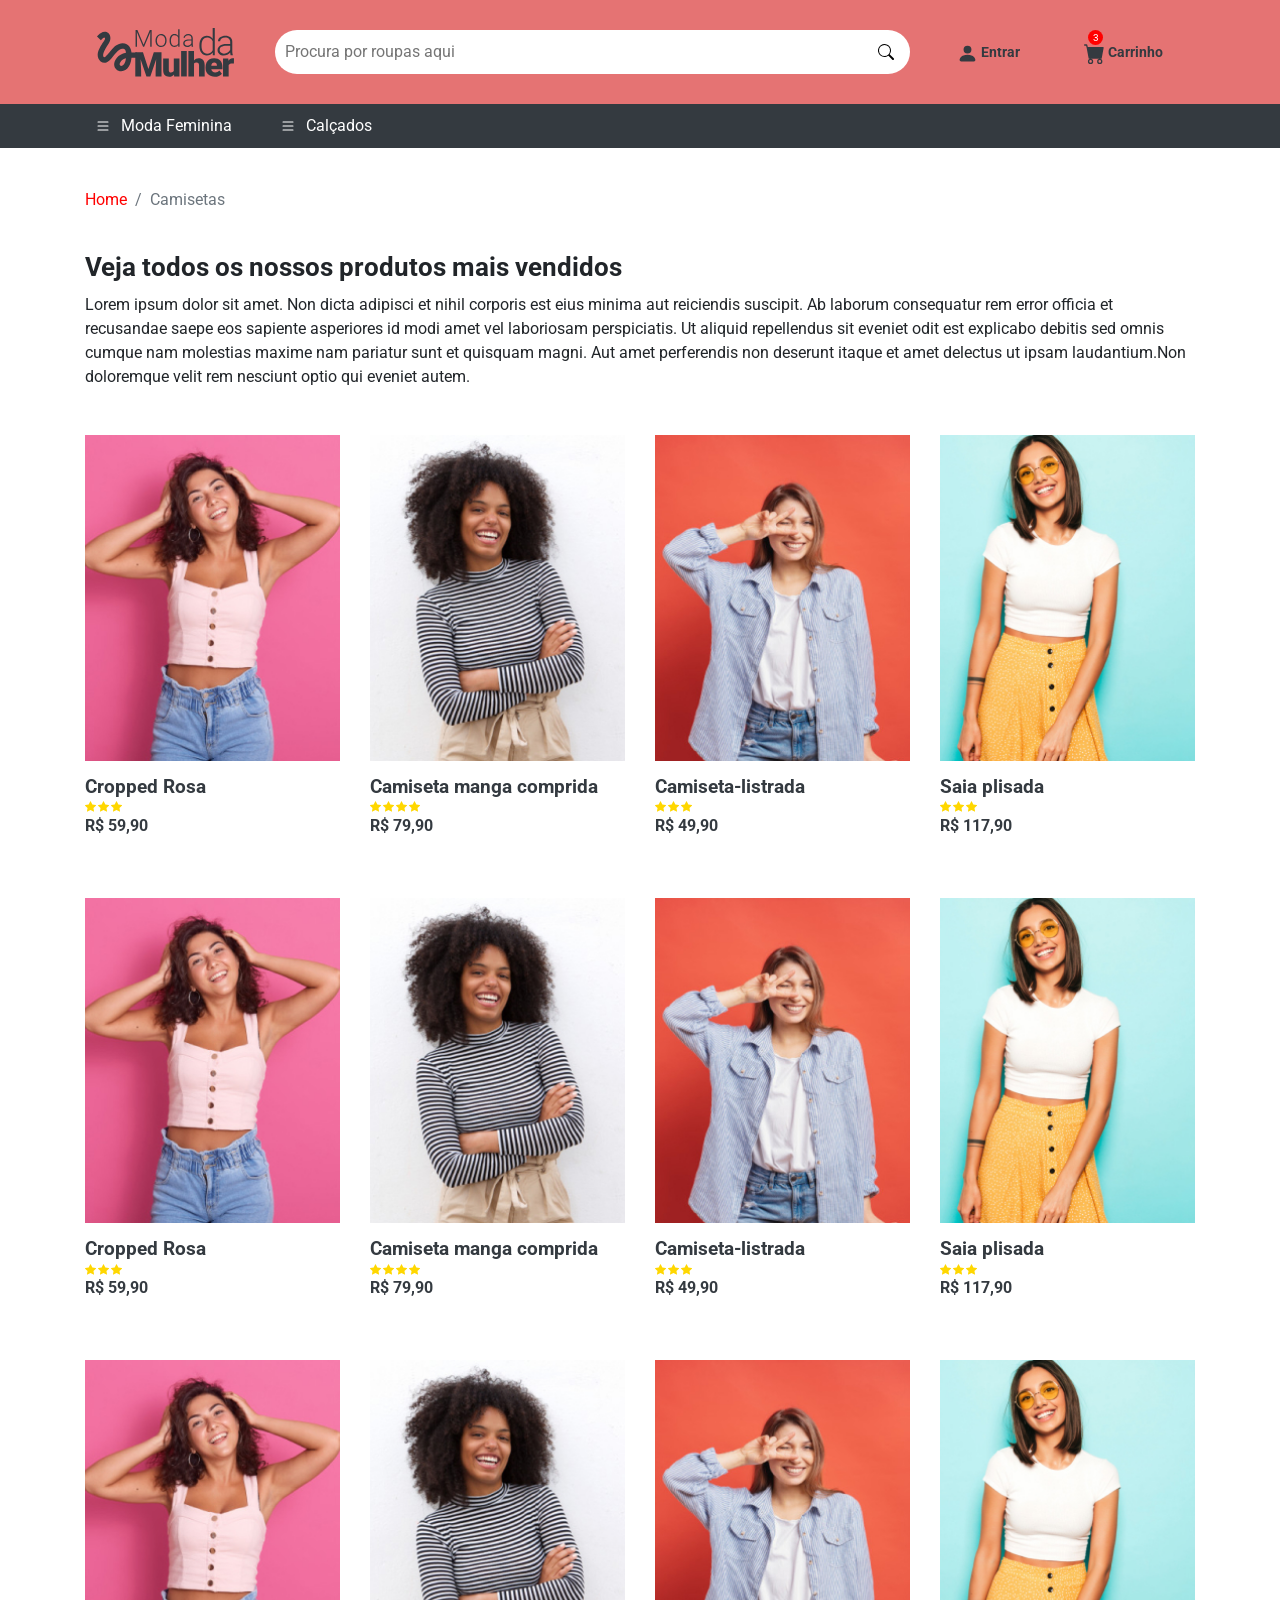
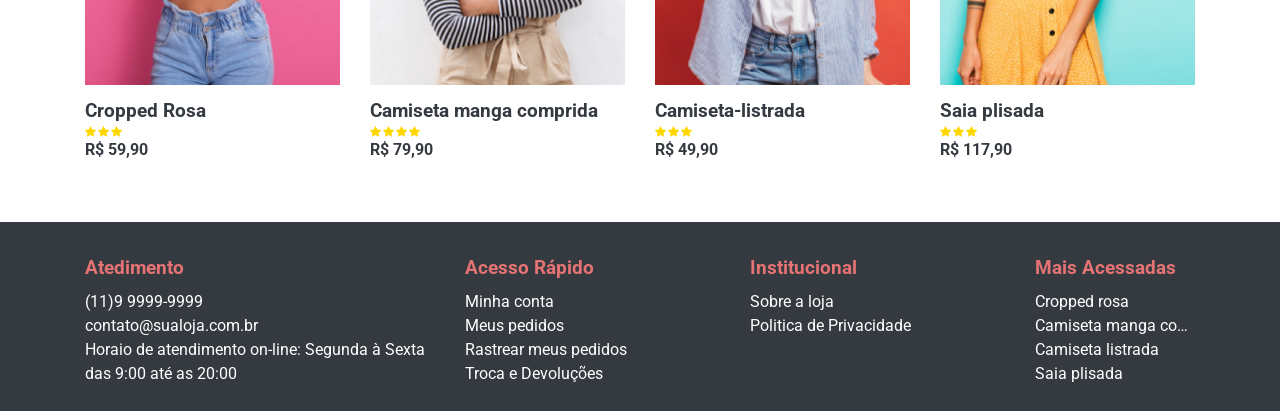
==== camisetas.html @ 8adf2f3f "A finalização do site de vendas" ====
<!DOCTYPE html>
<html lang="pt-br">
<head>
  <meta charset="UTF-8">
  <meta name="viewport" content="width=device-width, initial-scale=1.0">
  <title>Mundo da Mulher - Camisetas</title>

  <!-- Favicons -->
  <link rel="apple-touch-icon" sizes="57x57" href="./assets/images/favicons/apple-icon-57x57.png">
  <link rel="apple-touch-icon" sizes="60x60" href="./assets/images/favicons/apple-icon-60x60.png">
  <link rel="apple-touch-icon" sizes="72x72" href="./assets/images/favicons/apple-icon-72x72.png">
  <link rel="apple-touch-icon" sizes="76x76" href="./assets/images/favicons/apple-icon-76x76.png">
  <link rel="apple-touch-icon" sizes="114x114" href="./assets/images/favicons/apple-icon-114x114.png">
  <link rel="apple-touch-icon" sizes="120x120" href="./assets/images/favicons/apple-icon-120x120.png">
  <link rel="apple-touch-icon" sizes="144x144" href="./assets/images/favicons/apple-icon-144x144.png">
  <link rel="apple-touch-icon" sizes="152x152" href="./assets/images/favicons/apple-icon-152x152.png">
  <link rel="apple-touch-icon" sizes="180x180" href="./assets/images/favicons/apple-icon-180x180.png">
  <link rel="icon" type="image/png" sizes="192x192"  href="./assets/images/favicons/android-icon-192x192.png">
  <link rel="icon" type="image/png" sizes="32x32" href="./assets/images/favicons/favicon-32x32.png">
  <link rel="icon" type="image/png" sizes="96x96" href="./assets/images/favicons/favicon-96x96.png">
  <link rel="icon" type="image/png" sizes="16x16" href="./assets/images/favicons/favicon-16x16.png">
  <link rel="manifest" href="/manifest.json">
  <meta name="msapplication-TileColor" content="#E57373">
  <meta name="msapplication-TileImage" content="./assets/images/favicons/ms-icon-144x144.png">
  <meta name="theme-color" content="#E57373">
  <!-- Fim do Favicons -->

  <!-- Link para css -->
  <link rel="stylesheet" href="./assets/css/style.css">

</head>
<body>
  <!-- Header -->
  <header class="container-fluid">
    <!-- Container -->
    <section class="container">
      <!-- Row -->
      <article class="row d-flex align-items-center">
        <!-- Logo -->
        <a href="./" class="col-md-2 d-flex justify-content-center">
          <img src="./assets/images/logo.svg" class="img-fluid" alt="Logo da empresa - Mundo daa Mulher">
        </a>
        <!-- Fim do Logo -->

        <!-- Buscador -->
        <form action="#" class="col-md-7 d-flex align-items-center">
          <input type="text" name="name" placeholder="Procura por roupas aqui">

          <button class="d-flex align-items-center">
            <svg xmlns="http://www.w3.org/2000/svg" width="16" height="16" fill="currentColor" class="bi bi-search" viewBox="0 0 16 16">
              <path d="M11.742 10.344a6.5 6.5 0 1 0-1.397 1.398h-.001q.044.06.098.115l3.85 3.85a1 1 0 0 0 1.415-1.414l-3.85-3.85a1 1 0 0 0-.115-.1zM12 6.5a5.5 5.5 0 1 1-11 0 5.5 5.5 0 0 1 11 0"/>
            </svg>
          </button>
        </form>

        <!-- Administrativo do cliente -->
        <ul class="col-md-3 nav d-flex align-items-center justify-content-around">
          <li class="nav-item">
            <a href="#">
              <svg xmlns="http://www.w3.org/2000/svg" width="21" height="21" fill="currentColor" class="bi bi-person-fill" viewBox="0 0 16 16">
              <path d="M3 14s-1 0-1-1 1-4 6-4 6 3 6 4-1 1-1 1zm5-6a3 3 0 1 0 0-6 3 3 0 0 0 0 6"/>
              </svg>
              Entrar
            </a>
          </li>
          <li class="nav-item">
            <span class="notificao d-flex align-items-center justify-content-center">3</span>
            <a href="#">
              <svg xmlns="http://www.w3.org/2000/svg" width="21" height="21" fill="currentColor" class="bi bi-cart-fill" viewBox="0 0 16 16">
              <path d="M0 1.5A.5.5 0 0 1 .5 1H2a.5.5 0 0 1 .485.379L2.89 3H14.5a.5.5 0 0 1 .491.592l-1.5 8A.5.5 0 0 1 13 12H4a.5.5 0 0 1-.491-.408L2.01 3.607 1.61 2H.5a.5.5 0 0 1-.5-.5M5 12a2 2 0 1 0 0 4 2 2 0 0 0 0-4m7 0a2 2 0 1 0 0 4 2 2 0 0 0 0-4m-7 1a1 1 0 1 1 0 2 1 1 0 0 1 0-2m7 0a1 1 0 1 1 0 2 1 1 0 0 1 0-2"/>
              </svg>
              Carrinho
            </a>

          </li>
        </ul>        
        <!-- Fim do Administrativo do cliente -->
      </article>
    <!-- Fim do Row -->
    </section>
    <!-- Fim do Conteiner -->
  </header>
  <!-- Fim do Header -->

  <!-- Menu de navegação -->
  <nav class="container-fluid nav-produtos">
    <!-- Container -->
    <section class="container">
      <!-- Menu -->
      <ul class="nav">
        <li class="col-xl-2 col-md-12 nav-item d-flex align-items-center">
          <svg xmlns="http://www.w3.org/2000/svg" width="16" height="16" fill="currentColor" class="bi bi-list" viewBox="0 0 16 16">
            <path fill-rule="evenodd" d="M2.5 12a.5.5 0 0 1 .5-.5h10a.5.5 0 0 1 0 1H3a.5.5 0 0 1-.5-.5m0-4a.5.5 0 0 1 .5-.5h10a.5.5 0 0 1 0 1H3a.5.5 0 0 1-.5-.5m0-4a.5.5 0 0 1 .5-.5h10a.5.5 0 0 1 0 1H3a.5.5 0 0 1-.5-.5"/>
          </svg>
          Moda Feminina

          <!-- SubMenu -->
          <ul class=" nav flex-column">
            <li class="nav-item">
              <a href="#">Lançamentos</a>
            </li>

            <li class="nav-item">
              <a href="#">Plus Size</a>
            </li>

            <li class="nav-item">
              <a href="#">Moda Praia</a>
            </li>

            <li class="nav-item">
              <a href="#">Acessórios</a>
            </li>

            <li class="nav-item">
              <a href="#">Promoção</a>
            </li>
          </ul>
          <!-- Fim do SubMenu -->
        </li>
        
        <li class="col-xl-2 col-md-12 d-flex align-items-center">
          <svg xmlns="http://www.w3.org/2000/svg" width="16" height="16" fill="currentColor" class="bi bi-list" viewBox="0 0 16 16">
            <path fill-rule="evenodd" d="M2.5 12a.5.5 0 0 1 .5-.5h10a.5.5 0 0 1 0 1H3a.5.5 0 0 1-.5-.5m0-4a.5.5 0 0 1 .5-.5h10a.5.5 0 0 1 0 1H3a.5.5 0 0 1-.5-.5m0-4a.5.5 0 0 1 .5-.5h10a.5.5 0 0 1 0 1H3a.5.5 0 0 1-.5-.5"/>
          </svg>
          Calçados
        </li>

      </ul>
      <!-- Fim do Menu -->
    </section>
    <!-- Fim do Container -->

  </nav>
  <!-- Fim do Menu de navegação -->

  <main>
    <!-- Container Produtos -->
    <section class="container produtos">
      <!-- Trilhas de páginas-->
      <nav aria-label="breadcrumb">
        <ol class="breadcrumb">
          <li class="breadcrumb-item"><a href="./">Home</a></li>
          <li class="breadcrumb-item active" aria-current="page">Camisetas</li>
        </ol>
      </nav>
      <!-- Titulo -->
      <h1>Veja todos os nossos produtos mais vendidos</h1>
      <!-- Texto para fala do produto -->
      <p>
        Lorem ipsum dolor sit amet. Non dicta adipisci et nihil corporis est eius minima aut reiciendis suscipit. Ab laborum consequatur rem error officia et recusandae saepe eos sapiente asperiores id modi amet vel laboriosam perspiciatis. Ut aliquid repellendus sit eveniet odit est explicabo debitis sed omnis cumque nam molestias maxime nam pariatur sunt et quisquam magni. Aut amet perferendis non deserunt itaque et amet delectus ut ipsam laudantium.Non doloremque velit rem nesciunt optio qui eveniet autem.
      </p>

      <!-- Lista dos produtos -->
      <article class="row">
        <!-- Produto 1 -->
        <a href="#" class="container-produtos col-md-3">
          <img src="./assets/images/cropped-rosa.jpg" alt="Cropped Rosa">

          <article class="produtos-itens">
            <h2>Cropped Rosa</h2>

            <div class="produtos-star">
              <svg xmlns="http://www.w3.org/2000/svg" width="11" height="11" fill="currentColor" class="bi bi-star-fill" viewBox="0 0 16 16">
                <path d="M3.612 15.443c-.386.198-.824-.149-.746-.592l.83-4.73L.173 6.765c-.329-.314-.158-.888.283-.95l4.898-.696L7.538.792c.197-.39.73-.39.927 0l2.184 4.327 4.898.696c.441.062.612.636.282.95l-3.522 3.356.83 4.73c.078.443-.36.79-.746.592L8 13.187l-4.389 2.256z"/>
              </svg>

              <svg xmlns="http://www.w3.org/2000/svg" width="11" height="11" fill="currentColor" class="bi bi-star-fill" viewBox="0 0 16 16">
                <path d="M3.612 15.443c-.386.198-.824-.149-.746-.592l.83-4.73L.173 6.765c-.329-.314-.158-.888.283-.95l4.898-.696L7.538.792c.197-.39.73-.39.927 0l2.184 4.327 4.898.696c.441.062.612.636.282.95l-3.522 3.356.83 4.73c.078.443-.36.79-.746.592L8 13.187l-4.389 2.256z"/>
              </svg>

              <svg xmlns="http://www.w3.org/2000/svg" width="11" height="11" fill="currentColor" class="bi bi-star-fill" viewBox="0 0 16 16">
                <path d="M3.612 15.443c-.386.198-.824-.149-.746-.592l.83-4.73L.173 6.765c-.329-.314-.158-.888.283-.95l4.898-.696L7.538.792c.197-.39.73-.39.927 0l2.184 4.327 4.898.696c.441.062.612.636.282.95l-3.522 3.356.83 4.73c.078.443-.36.79-.746.592L8 13.187l-4.389 2.256z"/>
              </svg>
            </div>

            <strong class="produtos-preco">
              R$ 59,90
            </strong>
          </article>
        </a>
        <!-- Fim do Produto 1 -->

        <!-- Produto 2 -->
        <a href="./produto-camiseta-manga-comprida.html" class="container-produtos col-md-3">
          <img src="./assets/images/camiseta-manga-comprida.jpg" alt="Camiseta manga comprida">

          <article class="produtos-itens">
            <h2>Camiseta manga comprida</h2>

            <div class="produtos-star">
              <svg xmlns="http://www.w3.org/2000/svg" width="11" height="11" fill="currentColor" class="bi bi-star-fill" viewBox="0 0 16 16">
                <path d="M3.612 15.443c-.386.198-.824-.149-.746-.592l.83-4.73L.173 6.765c-.329-.314-.158-.888.283-.95l4.898-.696L7.538.792c.197-.39.73-.39.927 0l2.184 4.327 4.898.696c.441.062.612.636.282.95l-3.522 3.356.83 4.73c.078.443-.36.79-.746.592L8 13.187l-4.389 2.256z"/>
              </svg>

              <svg xmlns="http://www.w3.org/2000/svg" width="11" height="11" fill="currentColor" class="bi bi-star-fill" viewBox="0 0 16 16">
                <path d="M3.612 15.443c-.386.198-.824-.149-.746-.592l.83-4.73L.173 6.765c-.329-.314-.158-.888.283-.95l4.898-.696L7.538.792c.197-.39.73-.39.927 0l2.184 4.327 4.898.696c.441.062.612.636.282.95l-3.522 3.356.83 4.73c.078.443-.36.79-.746.592L8 13.187l-4.389 2.256z"/>
              </svg>

              <svg xmlns="http://www.w3.org/2000/svg" width="11" height="11" fill="currentColor" class="bi bi-star-fill" viewBox="0 0 16 16">
                <path d="M3.612 15.443c-.386.198-.824-.149-.746-.592l.83-4.73L.173 6.765c-.329-.314-.158-.888.283-.95l4.898-.696L7.538.792c.197-.39.73-.39.927 0l2.184 4.327 4.898.696c.441.062.612.636.282.95l-3.522 3.356.83 4.73c.078.443-.36.79-.746.592L8 13.187l-4.389 2.256z"/>
              </svg>

              <svg xmlns="http://www.w3.org/2000/svg" width="11" height="11" fill="currentColor" class="bi bi-star-fill" viewBox="0 0 16 16">
                <path d="M3.612 15.443c-.386.198-.824-.149-.746-.592l.83-4.73L.173 6.765c-.329-.314-.158-.888.283-.95l4.898-.696L7.538.792c.197-.39.73-.39.927 0l2.184 4.327 4.898.696c.441.062.612.636.282.95l-3.522 3.356.83 4.73c.078.443-.36.79-.746.592L8 13.187l-4.389 2.256z"/>
              </svg>
            </div>

            <strong class="produtos-preco">
              R$ 79,90
            </strong>
          </article>
        </a>
        <!-- Fim do Produto 2 -->

        <!-- Produto 3 -->
        <a href="#" class="container-produtos col-md-3">
          <img src="./assets/images/camiseta-listrada.jpg" alt="Camiseta-listrada">

          <article class="produtos-itens">
            <h2>Camiseta-listrada</h2>

            <div class="produtos-star">
              <svg xmlns="http://www.w3.org/2000/svg" width="11" height="11" fill="currentColor" class="bi bi-star-fill" viewBox="0 0 16 16">
                <path d="M3.612 15.443c-.386.198-.824-.149-.746-.592l.83-4.73L.173 6.765c-.329-.314-.158-.888.283-.95l4.898-.696L7.538.792c.197-.39.73-.39.927 0l2.184 4.327 4.898.696c.441.062.612.636.282.95l-3.522 3.356.83 4.73c.078.443-.36.79-.746.592L8 13.187l-4.389 2.256z"/>
              </svg>

              <svg xmlns="http://www.w3.org/2000/svg" width="11" height="11" fill="currentColor" class="bi bi-star-fill" viewBox="0 0 16 16">
                <path d="M3.612 15.443c-.386.198-.824-.149-.746-.592l.83-4.73L.173 6.765c-.329-.314-.158-.888.283-.95l4.898-.696L7.538.792c.197-.39.73-.39.927 0l2.184 4.327 4.898.696c.441.062.612.636.282.95l-3.522 3.356.83 4.73c.078.443-.36.79-.746.592L8 13.187l-4.389 2.256z"/>
              </svg>

              <svg xmlns="http://www.w3.org/2000/svg" width="11" height="11" fill="currentColor" class="bi bi-star-fill" viewBox="0 0 16 16">
                <path d="M3.612 15.443c-.386.198-.824-.149-.746-.592l.83-4.73L.173 6.765c-.329-.314-.158-.888.283-.95l4.898-.696L7.538.792c.197-.39.73-.39.927 0l2.184 4.327 4.898.696c.441.062.612.636.282.95l-3.522 3.356.83 4.73c.078.443-.36.79-.746.592L8 13.187l-4.389 2.256z"/>
              </svg>
            </div>

            <strong class="produtos-preco">
              R$ 49,90
            </strong>
          </article>
        </a>
        <!-- Fim do Produto 3 -->
        
        <!-- Produto 4 -->
        <a href="#" class="container-produtos col-md-3">
          <img src="./assets/images/saia-plisada.jpg" alt="saia-plisada">
    
          <article class="produtos-itens">
            <h2>Saia plisada</h2>
    
            <div class="produtos-star">
              <svg xmlns="http://www.w3.org/2000/svg" width="11" height="11" fill="currentColor" class="bi bi-star-fill" viewBox="0 0 16 16">
                <path d="M3.612 15.443c-.386.198-.824-.149-.746-.592l.83-4.73L.173 6.765c-.329-.314-.158-.888.283-.95l4.898-.696L7.538.792c.197-.39.73-.39.927 0l2.184 4.327 4.898.696c.441.062.612.636.282.95l-3.522 3.356.83 4.73c.078.443-.36.79-.746.592L8 13.187l-4.389 2.256z"/>
              </svg>
    
              <svg xmlns="http://www.w3.org/2000/svg" width="11" height="11" fill="currentColor" class="bi bi-star-fill" viewBox="0 0 16 16">
                <path d="M3.612 15.443c-.386.198-.824-.149-.746-.592l.83-4.73L.173 6.765c-.329-.314-.158-.888.283-.95l4.898-.696L7.538.792c.197-.39.73-.39.927 0l2.184 4.327 4.898.696c.441.062.612.636.282.95l-3.522 3.356.83 4.73c.078.443-.36.79-.746.592L8 13.187l-4.389 2.256z"/>
              </svg>
    
              <svg xmlns="http://www.w3.org/2000/svg" width="11" height="11" fill="currentColor" class="bi bi-star-fill" viewBox="0 0 16 16">
                <path d="M3.612 15.443c-.386.198-.824-.149-.746-.592l.83-4.73L.173 6.765c-.329-.314-.158-.888.283-.95l4.898-.696L7.538.792c.197-.39.73-.39.927 0l2.184 4.327 4.898.696c.441.062.612.636.282.95l-3.522 3.356.83 4.73c.078.443-.36.79-.746.592L8 13.187l-4.389 2.256z"/>
              </svg>
            </div>
    
            <strong class="produtos-preco">
              R$ 117,90
            </strong>
          </article>
        </a>
        <!-- Fim do Produto 4 -->
        
        <!-- Produto 1 -->
        <a href="#" class="container-produtos col-md-3">
                <img src="./assets/images/cropped-rosa.jpg" alt="Cropped Rosa">
        
                <article class="produtos-itens">
                  <h2>Cropped Rosa</h2>
        
                  <div class="produtos-star">
                    <svg xmlns="http://www.w3.org/2000/svg" width="11" height="11" fill="currentColor" class="bi bi-star-fill" viewBox="0 0 16 16">
                      <path d="M3.612 15.443c-.386.198-.824-.149-.746-.592l.83-4.73L.173 6.765c-.329-.314-.158-.888.283-.95l4.898-.696L7.538.792c.197-.39.73-.39.927 0l2.184 4.327 4.898.696c.441.062.612.636.282.95l-3.522 3.356.83 4.73c.078.443-.36.79-.746.592L8 13.187l-4.389 2.256z"/>
                    </svg>
        
                    <svg xmlns="http://www.w3.org/2000/svg" width="11" height="11" fill="currentColor" class="bi bi-star-fill" viewBox="0 0 16 16">
                      <path d="M3.612 15.443c-.386.198-.824-.149-.746-.592l.83-4.73L.173 6.765c-.329-.314-.158-.888.283-.95l4.898-.696L7.538.792c.197-.39.73-.39.927 0l2.184 4.327 4.898.696c.441.062.612.636.282.95l-3.522 3.356.83 4.73c.078.443-.36.79-.746.592L8 13.187l-4.389 2.256z"/>
                    </svg>
        
                    <svg xmlns="http://www.w3.org/2000/svg" width="11" height="11" fill="currentColor" class="bi bi-star-fill" viewBox="0 0 16 16">
                      <path d="M3.612 15.443c-.386.198-.824-.149-.746-.592l.83-4.73L.173 6.765c-.329-.314-.158-.888.283-.95l4.898-.696L7.538.792c.197-.39.73-.39.927 0l2.184 4.327 4.898.696c.441.062.612.636.282.95l-3.522 3.356.83 4.73c.078.443-.36.79-.746.592L8 13.187l-4.389 2.256z"/>
                    </svg>
                  </div>
        
                  <strong class="produtos-preco">
                    R$ 59,90
                  </strong>
                </article>
        </a>
        <!-- Fim do Produto 1 -->
        
        <!-- Produto 2 -->
        <a href="#" class="container-produtos col-md-3">
                <img src="./assets/images/camiseta-manga-comprida.jpg" alt="Camiseta manga comprida">
        
                <article class="produtos-itens">
                  <h2>Camiseta manga comprida</h2>
        
                  <div class="produtos-star">
                    <svg xmlns="http://www.w3.org/2000/svg" width="11" height="11" fill="currentColor" class="bi bi-star-fill" viewBox="0 0 16 16">
                      <path d="M3.612 15.443c-.386.198-.824-.149-.746-.592l.83-4.73L.173 6.765c-.329-.314-.158-.888.283-.95l4.898-.696L7.538.792c.197-.39.73-.39.927 0l2.184 4.327 4.898.696c.441.062.612.636.282.95l-3.522 3.356.83 4.73c.078.443-.36.79-.746.592L8 13.187l-4.389 2.256z"/>
                    </svg>
        
                    <svg xmlns="http://www.w3.org/2000/svg" width="11" height="11" fill="currentColor" class="bi bi-star-fill" viewBox="0 0 16 16">
                      <path d="M3.612 15.443c-.386.198-.824-.149-.746-.592l.83-4.73L.173 6.765c-.329-.314-.158-.888.283-.95l4.898-.696L7.538.792c.197-.39.73-.39.927 0l2.184 4.327 4.898.696c.441.062.612.636.282.95l-3.522 3.356.83 4.73c.078.443-.36.79-.746.592L8 13.187l-4.389 2.256z"/>
                    </svg>
        
                    <svg xmlns="http://www.w3.org/2000/svg" width="11" height="11" fill="currentColor" class="bi bi-star-fill" viewBox="0 0 16 16">
                      <path d="M3.612 15.443c-.386.198-.824-.149-.746-.592l.83-4.73L.173 6.765c-.329-.314-.158-.888.283-.95l4.898-.696L7.538.792c.197-.39.73-.39.927 0l2.184 4.327 4.898.696c.441.062.612.636.282.95l-3.522 3.356.83 4.73c.078.443-.36.79-.746.592L8 13.187l-4.389 2.256z"/>
                    </svg>
        
                    <svg xmlns="http://www.w3.org/2000/svg" width="11" height="11" fill="currentColor" class="bi bi-star-fill" viewBox="0 0 16 16">
                      <path d="M3.612 15.443c-.386.198-.824-.149-.746-.592l.83-4.73L.173 6.765c-.329-.314-.158-.888.283-.95l4.898-.696L7.538.792c.197-.39.73-.39.927 0l2.184 4.327 4.898.696c.441.062.612.636.282.95l-3.522 3.356.83 4.73c.078.443-.36.79-.746.592L8 13.187l-4.389 2.256z"/>
                    </svg>
                  </div>
        
                  <strong class="produtos-preco">
                    R$ 79,90
                  </strong>
                </article>
        </a>
        <!-- Fim do Produto 2 -->
        
        <!-- Produto 3 -->
        <a href="#" class="container-produtos col-md-3">
                <img src="./assets/images/camiseta-listrada.jpg" alt="Camiseta-listrada">
        
                <article class="produtos-itens">
                  <h2>Camiseta-listrada</h2>
        
                  <div class="produtos-star">
                    <svg xmlns="http://www.w3.org/2000/svg" width="11" height="11" fill="currentColor" class="bi bi-star-fill" viewBox="0 0 16 16">
                      <path d="M3.612 15.443c-.386.198-.824-.149-.746-.592l.83-4.73L.173 6.765c-.329-.314-.158-.888.283-.95l4.898-.696L7.538.792c.197-.39.73-.39.927 0l2.184 4.327 4.898.696c.441.062.612.636.282.95l-3.522 3.356.83 4.73c.078.443-.36.79-.746.592L8 13.187l-4.389 2.256z"/>
                    </svg>
        
                    <svg xmlns="http://www.w3.org/2000/svg" width="11" height="11" fill="currentColor" class="bi bi-star-fill" viewBox="0 0 16 16">
                      <path d="M3.612 15.443c-.386.198-.824-.149-.746-.592l.83-4.73L.173 6.765c-.329-.314-.158-.888.283-.95l4.898-.696L7.538.792c.197-.39.73-.39.927 0l2.184 4.327 4.898.696c.441.062.612.636.282.95l-3.522 3.356.83 4.73c.078.443-.36.79-.746.592L8 13.187l-4.389 2.256z"/>
                    </svg>
        
                    <svg xmlns="http://www.w3.org/2000/svg" width="11" height="11" fill="currentColor" class="bi bi-star-fill" viewBox="0 0 16 16">
                      <path d="M3.612 15.443c-.386.198-.824-.149-.746-.592l.83-4.73L.173 6.765c-.329-.314-.158-.888.283-.95l4.898-.696L7.538.792c.197-.39.73-.39.927 0l2.184 4.327 4.898.696c.441.062.612.636.282.95l-3.522 3.356.83 4.73c.078.443-.36.79-.746.592L8 13.187l-4.389 2.256z"/>
                    </svg>
                  </div>
        
                  <strong class="produtos-preco">
                    R$ 49,90
                  </strong>
                </article>
        </a>
              <!-- Fim do Produto 3 -->
              
        <!-- Produto 4 -->
        <a href="#" class="container-produtos col-md-3">
                <img src="./assets/images/saia-plisada.jpg" alt="saia-plisada">
          
                <article class="produtos-itens">
                  <h2>Saia plisada</h2>
          
                  <div class="produtos-star">
                    <svg xmlns="http://www.w3.org/2000/svg" width="11" height="11" fill="currentColor" class="bi bi-star-fill" viewBox="0 0 16 16">
                      <path d="M3.612 15.443c-.386.198-.824-.149-.746-.592l.83-4.73L.173 6.765c-.329-.314-.158-.888.283-.95l4.898-.696L7.538.792c.197-.39.73-.39.927 0l2.184 4.327 4.898.696c.441.062.612.636.282.95l-3.522 3.356.83 4.73c.078.443-.36.79-.746.592L8 13.187l-4.389 2.256z"/>
                    </svg>
          
                    <svg xmlns="http://www.w3.org/2000/svg" width="11" height="11" fill="currentColor" class="bi bi-star-fill" viewBox="0 0 16 16">
                      <path d="M3.612 15.443c-.386.198-.824-.149-.746-.592l.83-4.73L.173 6.765c-.329-.314-.158-.888.283-.95l4.898-.696L7.538.792c.197-.39.73-.39.927 0l2.184 4.327 4.898.696c.441.062.612.636.282.95l-3.522 3.356.83 4.73c.078.443-.36.79-.746.592L8 13.187l-4.389 2.256z"/>
                    </svg>
          
                    <svg xmlns="http://www.w3.org/2000/svg" width="11" height="11" fill="currentColor" class="bi bi-star-fill" viewBox="0 0 16 16">
                      <path d="M3.612 15.443c-.386.198-.824-.149-.746-.592l.83-4.73L.173 6.765c-.329-.314-.158-.888.283-.95l4.898-.696L7.538.792c.197-.39.73-.39.927 0l2.184 4.327 4.898.696c.441.062.612.636.282.95l-3.522 3.356.83 4.73c.078.443-.36.79-.746.592L8 13.187l-4.389 2.256z"/>
                    </svg>
                  </div>
          
                  <strong class="produtos-preco">
                    R$ 117,90
                  </strong>
                </article>
        </a>
        <!-- Fim do Produto 4 -->
              
        <!-- Produto 1 -->
        <a href="#" class="container-produtos col-md-3">
          <img src="./assets/images/cropped-rosa.jpg" alt="Cropped Rosa">

          <article class="produtos-itens">
            <h2>Cropped Rosa</h2>

            <div class="produtos-star">
              <svg xmlns="http://www.w3.org/2000/svg" width="11" height="11" fill="currentColor" class="bi bi-star-fill" viewBox="0 0 16 16">
                <path d="M3.612 15.443c-.386.198-.824-.149-.746-.592l.83-4.73L.173 6.765c-.329-.314-.158-.888.283-.95l4.898-.696L7.538.792c.197-.39.73-.39.927 0l2.184 4.327 4.898.696c.441.062.612.636.282.95l-3.522 3.356.83 4.73c.078.443-.36.79-.746.592L8 13.187l-4.389 2.256z"/>
              </svg>

              <svg xmlns="http://www.w3.org/2000/svg" width="11" height="11" fill="currentColor" class="bi bi-star-fill" viewBox="0 0 16 16">
                <path d="M3.612 15.443c-.386.198-.824-.149-.746-.592l.83-4.73L.173 6.765c-.329-.314-.158-.888.283-.95l4.898-.696L7.538.792c.197-.39.73-.39.927 0l2.184 4.327 4.898.696c.441.062.612.636.282.95l-3.522 3.356.83 4.73c.078.443-.36.79-.746.592L8 13.187l-4.389 2.256z"/>
              </svg>

              <svg xmlns="http://www.w3.org/2000/svg" width="11" height="11" fill="currentColor" class="bi bi-star-fill" viewBox="0 0 16 16">
                <path d="M3.612 15.443c-.386.198-.824-.149-.746-.592l.83-4.73L.173 6.765c-.329-.314-.158-.888.283-.95l4.898-.696L7.538.792c.197-.39.73-.39.927 0l2.184 4.327 4.898.696c.441.062.612.636.282.95l-3.522 3.356.83 4.73c.078.443-.36.79-.746.592L8 13.187l-4.389 2.256z"/>
              </svg>
            </div>

            <strong class="produtos-preco">
              R$ 59,90
            </strong>
          </article>
        </a>
        <!-- Fim do Produto 1 -->

        <!-- Produto 2 -->
        <a href="#" class="container-produtos col-md-3">
          <img src="./assets/images/camiseta-manga-comprida.jpg" alt="Camiseta manga comprida">

          <article class="produtos-itens">
            <h2>Camiseta manga comprida</h2>

            <div class="produtos-star">
              <svg xmlns="http://www.w3.org/2000/svg" width="11" height="11" fill="currentColor" class="bi bi-star-fill" viewBox="0 0 16 16">
                <path d="M3.612 15.443c-.386.198-.824-.149-.746-.592l.83-4.73L.173 6.765c-.329-.314-.158-.888.283-.95l4.898-.696L7.538.792c.197-.39.73-.39.927 0l2.184 4.327 4.898.696c.441.062.612.636.282.95l-3.522 3.356.83 4.73c.078.443-.36.79-.746.592L8 13.187l-4.389 2.256z"/>
              </svg>

              <svg xmlns="http://www.w3.org/2000/svg" width="11" height="11" fill="currentColor" class="bi bi-star-fill" viewBox="0 0 16 16">
                <path d="M3.612 15.443c-.386.198-.824-.149-.746-.592l.83-4.73L.173 6.765c-.329-.314-.158-.888.283-.95l4.898-.696L7.538.792c.197-.39.73-.39.927 0l2.184 4.327 4.898.696c.441.062.612.636.282.95l-3.522 3.356.83 4.73c.078.443-.36.79-.746.592L8 13.187l-4.389 2.256z"/>
              </svg>

              <svg xmlns="http://www.w3.org/2000/svg" width="11" height="11" fill="currentColor" class="bi bi-star-fill" viewBox="0 0 16 16">
                <path d="M3.612 15.443c-.386.198-.824-.149-.746-.592l.83-4.73L.173 6.765c-.329-.314-.158-.888.283-.95l4.898-.696L7.538.792c.197-.39.73-.39.927 0l2.184 4.327 4.898.696c.441.062.612.636.282.95l-3.522 3.356.83 4.73c.078.443-.36.79-.746.592L8 13.187l-4.389 2.256z"/>
              </svg>

              <svg xmlns="http://www.w3.org/2000/svg" width="11" height="11" fill="currentColor" class="bi bi-star-fill" viewBox="0 0 16 16">
                <path d="M3.612 15.443c-.386.198-.824-.149-.746-.592l.83-4.73L.173 6.765c-.329-.314-.158-.888.283-.95l4.898-.696L7.538.792c.197-.39.73-.39.927 0l2.184 4.327 4.898.696c.441.062.612.636.282.95l-3.522 3.356.83 4.73c.078.443-.36.79-.746.592L8 13.187l-4.389 2.256z"/>
              </svg>
            </div>

            <strong class="produtos-preco">
              R$ 79,90
            </strong>
          </article>
        </a>
        <!-- Fim do Produto 2 -->

        <!-- Produto 3 -->
        <a href="#" class="container-produtos col-md-3">
          <img src="./assets/images/camiseta-listrada.jpg" alt="Camiseta-listrada">

          <article class="produtos-itens">
            <h2>Camiseta-listrada</h2>

            <div class="produtos-star">
              <svg xmlns="http://www.w3.org/2000/svg" width="11" height="11" fill="currentColor" class="bi bi-star-fill" viewBox="0 0 16 16">
                <path d="M3.612 15.443c-.386.198-.824-.149-.746-.592l.83-4.73L.173 6.765c-.329-.314-.158-.888.283-.95l4.898-.696L7.538.792c.197-.39.73-.39.927 0l2.184 4.327 4.898.696c.441.062.612.636.282.95l-3.522 3.356.83 4.73c.078.443-.36.79-.746.592L8 13.187l-4.389 2.256z"/>
              </svg>

              <svg xmlns="http://www.w3.org/2000/svg" width="11" height="11" fill="currentColor" class="bi bi-star-fill" viewBox="0 0 16 16">
                <path d="M3.612 15.443c-.386.198-.824-.149-.746-.592l.83-4.73L.173 6.765c-.329-.314-.158-.888.283-.95l4.898-.696L7.538.792c.197-.39.73-.39.927 0l2.184 4.327 4.898.696c.441.062.612.636.282.95l-3.522 3.356.83 4.73c.078.443-.36.79-.746.592L8 13.187l-4.389 2.256z"/>
              </svg>

              <svg xmlns="http://www.w3.org/2000/svg" width="11" height="11" fill="currentColor" class="bi bi-star-fill" viewBox="0 0 16 16">
                <path d="M3.612 15.443c-.386.198-.824-.149-.746-.592l.83-4.73L.173 6.765c-.329-.314-.158-.888.283-.95l4.898-.696L7.538.792c.197-.39.73-.39.927 0l2.184 4.327 4.898.696c.441.062.612.636.282.95l-3.522 3.356.83 4.73c.078.443-.36.79-.746.592L8 13.187l-4.389 2.256z"/>
              </svg>
            </div>

            <strong class="produtos-preco">
              R$ 49,90
            </strong>
          </article>
        </a>
        <!-- Fim do Produto 3 -->
        
        <!-- Produto 4 -->
        <a href="#" class="container-produtos col-md-3">
          <img src="./assets/images/saia-plisada.jpg" alt="saia-plisada">
    
          <article class="produtos-itens">
            <h2>Saia plisada</h2>
    
            <div class="produtos-star">
              <svg xmlns="http://www.w3.org/2000/svg" width="11" height="11" fill="currentColor" class="bi bi-star-fill" viewBox="0 0 16 16">
                <path d="M3.612 15.443c-.386.198-.824-.149-.746-.592l.83-4.73L.173 6.765c-.329-.314-.158-.888.283-.95l4.898-.696L7.538.792c.197-.39.73-.39.927 0l2.184 4.327 4.898.696c.441.062.612.636.282.95l-3.522 3.356.83 4.73c.078.443-.36.79-.746.592L8 13.187l-4.389 2.256z"/>
              </svg>
    
              <svg xmlns="http://www.w3.org/2000/svg" width="11" height="11" fill="currentColor" class="bi bi-star-fill" viewBox="0 0 16 16">
                <path d="M3.612 15.443c-.386.198-.824-.149-.746-.592l.83-4.73L.173 6.765c-.329-.314-.158-.888.283-.95l4.898-.696L7.538.792c.197-.39.73-.39.927 0l2.184 4.327 4.898.696c.441.062.612.636.282.95l-3.522 3.356.83 4.73c.078.443-.36.79-.746.592L8 13.187l-4.389 2.256z"/>
              </svg>
    
              <svg xmlns="http://www.w3.org/2000/svg" width="11" height="11" fill="currentColor" class="bi bi-star-fill" viewBox="0 0 16 16">
                <path d="M3.612 15.443c-.386.198-.824-.149-.746-.592l.83-4.73L.173 6.765c-.329-.314-.158-.888.283-.95l4.898-.696L7.538.792c.197-.39.73-.39.927 0l2.184 4.327 4.898.696c.441.062.612.636.282.95l-3.522 3.356.83 4.73c.078.443-.36.79-.746.592L8 13.187l-4.389 2.256z"/>
              </svg>
            </div>
    
            <strong class="produtos-preco">
              R$ 117,90
            </strong>
          </article>
        </a>
        <!-- Fim do Produto 4 -->    
      </article>
      <!-- Fim das Lista dos produtos -->
    </section>
  <!-- Fim dos Container Produtos -->
  </main>

  <footer class="container-fluid">
    <section class="container">
      <!-- Menu-->
      <section class="row">
        <!-- Atedimentos -->
        <article class="col-md-4">
          <h4>Atedimento</h4>
          <!-- Links -->
          <ul class="nav flex-column">
            <li class="nav-item">
              <a href="tel:+5511999999999">(11)9 9999-9999</a>
            </li>

            <li class="nav-item">
              <a href="mailto:contato@sualoja.com.br">contato@sualoja.com.br</a>
            </li>

            <li>
              Horaio de atendimento on-line: Segunda à Sexta das 9:00 até as 20:00 
            </li>

          </ul>

        </article>
        <!-- Acesso Rápido-->
        <article class="col-md-3">
          <h4>Acesso Rápido</h4>
        <!-- Links -->
          <ul class="nav flex-column">
            <li class="nav-item">
              <a href="#">Minha conta</a>
            </li>

            <li class="nav-item">
              <a href="#">Meus pedidos</a>
            </li>     

            <li class="nav-item">
              <a href="#">Rastrear meus pedidos</a>
            </li>

            <li class="nav-item">
              <a href="#">Troca e Devoluções</a>
            </li>
          </ul>
        </article>
        <!-- Institucional-->
        <article class="col-md-3">
          <h4>Institucional</h4>
        <!-- Links -->
          <ul class="nav flex-column">
            <li class="nav-item">
              <a href="#">Sobre a loja</a>
            </li>

            <li class="nav-item">
              <a href="#">Politica de Privacidade</a>
            </li>     
          </ul>
        </article> 
        <!-- Mais Acessadas-->
        <article class="col-md-2">
          <h4>Mais Acessadas</h4>
        <!-- Links -->
          <ul class="nav flex-column">
            <li class="nav-item">
              <a href="#">Cropped rosa</a>
            </li>

            <li class="nav-item ellipsis">
              <a href="#">Camiseta manga comprida</a>
            </li>
            
            <li class="nav-item">
              <a href="#">Camiseta listrada</a>
            </li> 

            <li class="nav-item">
              <a href="#">Saia plisada</a>
            </li> 
          </ul>
        </article>
      </section>
    </section>  
      <!-- Fim do Menu-->       
  </footer>

  <!-- Arquivos bootstrap -->
  <script src="./assets/js/jquery.slim.min.js"></script>
  <script src="./assets/js/popper.min.js"></script>
  <script src="./assets/js/bootstrap.min.js"></script>
</body>
</html>
---- assets/css/style.css ----
@charset "UTF-8";
@import url("https://fonts.googleapis.com/css2?family=Roboto:ital,wght@0,100..900;1,100..900&display=swap");
header {
  background: #E57373;
  padding: 25px;
}
header form input[type=text] {
  background: #fff;
  width: 100%;
  border-radius: 100px;
  border: none;
  padding: 10px;
}
header form button {
  background: none;
  border: none;
  position: absolute;
  right: 25px;
}
header ul li {
  position: relative;
}
header ul li span.notificao {
  color: #fff;
  background: #FF0000;
  position: absolute;
  top: -10px;
  left: 4px;
  font-size: 10px;
  width: 15px;
  height: 15px;
  border-radius: 100%;
}
header ul li a {
  font-size: 14px;
  font-weight: bold;
  color: #343A40;
}
header ul li a:hover {
  color: initial;
}

nav.nav-produtos {
  background: #343A40;
  color: #fff;
}
nav.nav-produtos a {
  color: #fff;
}
nav.nav-produtos ul.nav li {
  position: relative;
  padding: 10px;
}
nav.nav-produtos ul.nav li svg {
  font-size: 20px;
  margin-right: 10px;
}
nav.nav-produtos ul.nav li:hover {
  background: black;
}
nav.nav-produtos ul.nav li:hover ul.nav {
  display: block;
}
nav.nav-produtos ul.nav li ul.nav {
  z-index: 999;
  display: none;
  position: absolute;
  top: 44px;
  left: 0;
  background: #343A40;
  border-top: solid #E57373 10px;
  width: 100%;
}
nav.nav-produtos ul.nav li ul.nav li {
  padding: 10px 25px;
}

.banner-statico {
  margin-top: 20px;
}
.banner-statico .banner-statico-12x {
  background-color: #FF0F9A;
  background-image: url("../images/parcele-em-12x.jpg");
}
.banner-statico .banner-statico-todo-br {
  background-color: #B343C3;
  background-image: url("../images/entrega-para-todo-brasil.jpg");
}

.banner-statico-12x,
.banner-statico-todo-br {
  display: flex;
  flex-direction: row;
  background-size: cover;
  height: 105px;
  padding: 20px 60px;
  color: #fff;
}
.banner-statico-12x svg, .banner-statico-12x p,
.banner-statico-todo-br svg,
.banner-statico-todo-br p {
  margin: 0;
  padding: 0;
}
.banner-statico-12x p,
.banner-statico-todo-br p {
  font-weight: 100;
  font-size: 23px;
  line-height: 110%;
  margin-left: 20px;
}
.banner-statico-12x p strong,
.banner-statico-todo-br p strong {
  font-weight: bold;
}

.produtos {
  margin: 30px 0px;
}
.produtos .container-produtos {
  margin: 30px 0px;
}
.produtos .container-produtos .produtos-itens {
  color: #343A40;
}
.produtos .container-produtos .produtos-itens h2 {
  font-size: 19px;
  margin: 10px 0 0;
}
.produtos .container-produtos .produtos-itens .produtos-star {
  font-size: 10px;
}
.produtos .container-produtos .produtos-itens .produtos-star svg {
  fill: #FFD700;
}
.produtos .container-produtos .produtos-itens .produtos-preco {
  font-size: 16px;
}

.produtos-compra figure {
  margin: 0;
}
.produtos-compra .produtos-conteudo h1 {
  margin: 0;
  font-size: 32px;
}
.produtos-compra .produtos-conteudo p {
  font-size: 16px;
}
.produtos-compra .produtos-preco .produtos-stars svg {
  fill: #FFD700;
}
.produtos-compra .produtos-preco strong {
  font-size: 40px;
}
.produtos-compra .produtos-preco form {
  font-weight: 100;
}
.produtos-compra .produtos-preco form label {
  margin: 0;
}
.produtos-compra .produtos-preco .produtos-stars svg, .produtos-compra .produtos-preco strong span, .produtos-compra .produtos-preco form {
  font-size: 16px;
}

footer {
  background: #343A40;
  padding: 25px 0;
  color: #fff;
}
footer a {
  color: #fff;
}
footer a:hover {
  color: #fff;
}
footer h4 {
  color: #E57373;
  font-size: 19px;
}
footer ul li.ellipsis {
  width: 100%;
  overflow: hidden;
  text-overflow: ellipsis;
  white-space: nowrap;
}

@media (max-width: 375px) {
  .banner-statico .banner-statico-12x p,
  .banner-statico .banner-statico-todo-br p {
    font-size: 16px;
  }
}
.container-produtos {
  display: flex;
  flex-wrap: wrap;
  gap: 5px;
  justify-content: center;
  align-items: flex-start;
}
.container-produtos .produtos-itens {
  display: flex;
  flex-direction: column;
  align-items: flex-start;
  width: 100%;
}
.container-produtos img {
  display: block;
  max-width: 100%;
  height: auto;
  vertical-align: bottom;
}
@media (min-width: 1201px) {
  .container-produtos img {
    flex: 1 1 calc(25% - 5px);
  }
}
@media (min-width: 768px) and (max-width: 1200px) {
  .container-produtos img {
    flex: 1 1 calc(50% - 5px);
  }
}

@media (max-width: 767px) {
  main {
    flex: 1 1 100%;
  }
  header form {
    margin: 20px 0;
  }
  #banner-promocional {
    display: none;
  }
  .container-produtos img {
    width: 100%;
  }
}
/*!
 * Bootstrap v4.6.2 (https://getbootstrap.com/)
 * Copyright 2011-2022 The Bootstrap Authors
 * Copyright 2011-2022 Twitter, Inc.
 * Licensed under MIT (https://github.com/twbs/bootstrap/blob/main/LICENSE)
 */
:root {
  --blue:#007bff;
  --indigo:#6610f2;
  --purple:#6f42c1;
  --pink:#e83e8c;
  --red:#dc3545;
  --orange:#fd7e14;
  --yellow:#ffc107;
  --green:#28a745;
  --teal:#20c997;
  --cyan:#17a2b8;
  --white:#fff;
  --gray:#6c757d;
  --gray-dark:#343a40;
  --primary:#007bff;
  --secondary:#6c757d;
  --success:#28a745;
  --info:#17a2b8;
  --warning:#ffc107;
  --danger:#dc3545;
  --light:#f8f9fa;
  --dark:#343a40;
  --breakpoint-xs:0;
  --breakpoint-sm:576px;
  --breakpoint-md:768px;
  --breakpoint-lg:992px;
  --breakpoint-xl:1200px;
  --font-family-sans-serif:-apple-system,BlinkMacSystemFont,"Segoe UI",Roboto,"Helvetica Neue",Arial,"Noto Sans","Liberation Sans",sans-serif,"Apple Color Emoji","Segoe UI Emoji","Segoe UI Symbol","Noto Color Emoji";
  --font-family-monospace:SFMono-Regular,Menlo,Monaco,Consolas,"Liberation Mono","Courier New",monospace;
}

*, ::after, ::before {
  box-sizing: border-box;
}

html {
  font-family: sans-serif;
  line-height: 1.15;
  -webkit-text-size-adjust: 100%;
  -webkit-tap-highlight-color: transparent;
}

article, aside, figcaption, figure, footer, header, hgroup, main, nav, section {
  display: block;
}

body {
  margin: 0;
  font-family: -apple-system, BlinkMacSystemFont, "Segoe UI", Roboto, "Helvetica Neue", Arial, "Noto Sans", "Liberation Sans", sans-serif, "Apple Color Emoji", "Segoe UI Emoji", "Segoe UI Symbol", "Noto Color Emoji";
  font-size: 1rem;
  font-weight: 400;
  line-height: 1.5;
  color: #212529;
  text-align: left;
  background-color: #fff;
}

[tabindex="-1"]:focus:not(:focus-visible) {
  outline: 0 !important;
}

hr {
  box-sizing: content-box;
  height: 0;
  overflow: visible;
}

h1, h2, h3, h4, h5, h6 {
  margin-top: 0;
  margin-bottom: 0.5rem;
}

p {
  margin-top: 0;
  margin-bottom: 1rem;
}

abbr[data-original-title], abbr[title] {
  text-decoration: underline;
  -webkit-text-decoration: underline dotted;
  text-decoration: underline dotted;
  cursor: help;
  border-bottom: 0;
  -webkit-text-decoration-skip-ink: none;
  text-decoration-skip-ink: none;
}

address {
  margin-bottom: 1rem;
  font-style: normal;
  line-height: inherit;
}

dl, ol, ul {
  margin-top: 0;
  margin-bottom: 1rem;
}

ol ol, ol ul, ul ol, ul ul {
  margin-bottom: 0;
}

dt {
  font-weight: 700;
}

dd {
  margin-bottom: 0.5rem;
  margin-left: 0;
}

blockquote {
  margin: 0 0 1rem;
}

b, strong {
  font-weight: bolder;
}

small {
  font-size: 80%;
}

sub, sup {
  position: relative;
  font-size: 75%;
  line-height: 0;
  vertical-align: baseline;
}

sub {
  bottom: -0.25em;
}

sup {
  top: -0.5em;
}

a {
  color: #007bff;
  text-decoration: none;
  background-color: transparent;
}

a:hover {
  color: #0056b3;
  text-decoration: underline;
}

a:not([href]):not([class]) {
  color: inherit;
  text-decoration: none;
}

a:not([href]):not([class]):hover {
  color: inherit;
  text-decoration: none;
}

code, kbd, pre, samp {
  font-family: SFMono-Regular, Menlo, Monaco, Consolas, "Liberation Mono", "Courier New", monospace;
  font-size: 1em;
}

pre {
  margin-top: 0;
  margin-bottom: 1rem;
  overflow: auto;
  -ms-overflow-style: scrollbar;
}

figure {
  margin: 0 0 1rem;
}

img {
  vertical-align: middle;
  border-style: none;
}

svg {
  overflow: hidden;
  vertical-align: middle;
}

table {
  border-collapse: collapse;
}

caption {
  padding-top: 0.75rem;
  padding-bottom: 0.75rem;
  color: #6c757d;
  text-align: left;
  caption-side: bottom;
}

th {
  text-align: inherit;
  text-align: -webkit-match-parent;
}

label {
  display: inline-block;
  margin-bottom: 0.5rem;
}

button {
  border-radius: 0;
}

button:focus:not(:focus-visible) {
  outline: 0;
}

button, input, optgroup, select, textarea {
  margin: 0;
  font-family: inherit;
  font-size: inherit;
  line-height: inherit;
}

button, input {
  overflow: visible;
}

button, select {
  text-transform: none;
}

[role=button] {
  cursor: pointer;
}

select {
  word-wrap: normal;
}

[type=button], [type=reset], [type=submit], button {
  -webkit-appearance: button;
}

[type=button]:not(:disabled), [type=reset]:not(:disabled), [type=submit]:not(:disabled), button:not(:disabled) {
  cursor: pointer;
}

[type=button]::-moz-focus-inner, [type=reset]::-moz-focus-inner, [type=submit]::-moz-focus-inner, button::-moz-focus-inner {
  padding: 0;
  border-style: none;
}

input[type=checkbox], input[type=radio] {
  box-sizing: border-box;
  padding: 0;
}

textarea {
  overflow: auto;
  resize: vertical;
}

fieldset {
  min-width: 0;
  padding: 0;
  margin: 0;
  border: 0;
}

legend {
  display: block;
  width: 100%;
  max-width: 100%;
  padding: 0;
  margin-bottom: 0.5rem;
  font-size: 1.5rem;
  line-height: inherit;
  color: inherit;
  white-space: normal;
}

progress {
  vertical-align: baseline;
}

[type=number]::-webkit-inner-spin-button, [type=number]::-webkit-outer-spin-button {
  height: auto;
}

[type=search] {
  outline-offset: -2px;
  -webkit-appearance: none;
}

[type=search]::-webkit-search-decoration {
  -webkit-appearance: none;
}

::-webkit-file-upload-button {
  font: inherit;
  -webkit-appearance: button;
}

output {
  display: inline-block;
}

summary {
  display: list-item;
  cursor: pointer;
}

template {
  display: none;
}

[hidden] {
  display: none !important;
}

.h1, .h2, .h3, .h4, .h5, .h6, h1, h2, h3, h4, h5, h6 {
  margin-bottom: 0.5rem;
  font-weight: 500;
  line-height: 1.2;
}

.h1, h1 {
  font-size: 2.5rem;
}

.h2, h2 {
  font-size: 2rem;
}

.h3, h3 {
  font-size: 1.75rem;
}

.h4, h4 {
  font-size: 1.5rem;
}

.h5, h5 {
  font-size: 1.25rem;
}

.h6, h6 {
  font-size: 1rem;
}

.lead {
  font-size: 1.25rem;
  font-weight: 300;
}

.display-1 {
  font-size: 6rem;
  font-weight: 300;
  line-height: 1.2;
}

.display-2 {
  font-size: 5.5rem;
  font-weight: 300;
  line-height: 1.2;
}

.display-3 {
  font-size: 4.5rem;
  font-weight: 300;
  line-height: 1.2;
}

.display-4 {
  font-size: 3.5rem;
  font-weight: 300;
  line-height: 1.2;
}

hr {
  margin-top: 1rem;
  margin-bottom: 1rem;
  border: 0;
  border-top: 1px solid rgba(0, 0, 0, 0.1);
}

.small, small {
  font-size: 0.875em;
  font-weight: 400;
}

.mark, mark {
  padding: 0.2em;
  background-color: #fcf8e3;
}

.list-unstyled {
  padding-left: 0;
  list-style: none;
}

.list-inline {
  padding-left: 0;
  list-style: none;
}

.list-inline-item {
  display: inline-block;
}

.list-inline-item:not(:last-child) {
  margin-right: 0.5rem;
}

.initialism {
  font-size: 90%;
  text-transform: uppercase;
}

.blockquote {
  margin-bottom: 1rem;
  font-size: 1.25rem;
}

.blockquote-footer {
  display: block;
  font-size: 0.875em;
  color: #6c757d;
}

.blockquote-footer::before {
  content: "— ";
}

.img-fluid {
  max-width: 100%;
  height: auto;
}

.img-thumbnail {
  padding: 0.25rem;
  background-color: #fff;
  border: 1px solid #dee2e6;
  border-radius: 0.25rem;
  max-width: 100%;
  height: auto;
}

.figure {
  display: inline-block;
}

.figure-img {
  margin-bottom: 0.5rem;
  line-height: 1;
}

.figure-caption {
  font-size: 90%;
  color: #6c757d;
}

code {
  font-size: 87.5%;
  color: #e83e8c;
  word-wrap: break-word;
}

a > code {
  color: inherit;
}

kbd {
  padding: 0.2rem 0.4rem;
  font-size: 87.5%;
  color: #fff;
  background-color: #212529;
  border-radius: 0.2rem;
}

kbd kbd {
  padding: 0;
  font-size: 100%;
  font-weight: 700;
}

pre {
  display: block;
  font-size: 87.5%;
  color: #212529;
}

pre code {
  font-size: inherit;
  color: inherit;
  word-break: normal;
}

.pre-scrollable {
  max-height: 340px;
  overflow-y: scroll;
}

.container, .container-fluid, .container-lg, .container-md, .container-sm, .container-xl {
  width: 100%;
  padding-right: 15px;
  padding-left: 15px;
  margin-right: auto;
  margin-left: auto;
}

@media (min-width: 576px) {
  .container, .container-sm {
    max-width: 540px;
  }
}
@media (min-width: 768px) {
  .container, .container-md, .container-sm {
    max-width: 720px;
  }
}
@media (min-width: 992px) {
  .container, .container-lg, .container-md, .container-sm {
    max-width: 960px;
  }
}
@media (min-width: 1200px) {
  .container, .container-lg, .container-md, .container-sm, .container-xl {
    max-width: 1140px;
  }
}
.row {
  display: -ms-flexbox;
  display: flex;
  -ms-flex-wrap: wrap;
  flex-wrap: wrap;
  margin-right: -15px;
  margin-left: -15px;
}

.no-gutters {
  margin-right: 0;
  margin-left: 0;
}

.no-gutters > .col, .no-gutters > [class*=col-] {
  padding-right: 0;
  padding-left: 0;
}

.col, .col-1, .col-10, .col-11, .col-12, .col-2, .col-3, .col-4, .col-5, .col-6, .col-7, .col-8, .col-9, .col-auto, .col-lg, .col-lg-1, .col-lg-10, .col-lg-11, .col-lg-12, .col-lg-2, .col-lg-3, .col-lg-4, .col-lg-5, .col-lg-6, .col-lg-7, .col-lg-8, .col-lg-9, .col-lg-auto, .col-md, .col-md-1, .col-md-10, .col-md-11, .col-md-12, .col-md-2, .col-md-3, .col-md-4, .col-md-5, .col-md-6, .col-md-7, .col-md-8, .col-md-9, .col-md-auto, .col-sm, .col-sm-1, .col-sm-10, .col-sm-11, .col-sm-12, .col-sm-2, .col-sm-3, .col-sm-4, .col-sm-5, .col-sm-6, .col-sm-7, .col-sm-8, .col-sm-9, .col-sm-auto, .col-xl, .col-xl-1, .col-xl-10, .col-xl-11, .col-xl-12, .col-xl-2, .col-xl-3, .col-xl-4, .col-xl-5, .col-xl-6, .col-xl-7, .col-xl-8, .col-xl-9, .col-xl-auto {
  position: relative;
  width: 100%;
  padding-right: 15px;
  padding-left: 15px;
}

.col {
  -ms-flex-preferred-size: 0;
  flex-basis: 0;
  -ms-flex-positive: 1;
  flex-grow: 1;
  max-width: 100%;
}

.row-cols-1 > * {
  -ms-flex: 0 0 100%;
  flex: 0 0 100%;
  max-width: 100%;
}

.row-cols-2 > * {
  -ms-flex: 0 0 50%;
  flex: 0 0 50%;
  max-width: 50%;
}

.row-cols-3 > * {
  -ms-flex: 0 0 33.333333%;
  flex: 0 0 33.333333%;
  max-width: 33.333333%;
}

.row-cols-4 > * {
  -ms-flex: 0 0 25%;
  flex: 0 0 25%;
  max-width: 25%;
}

.row-cols-5 > * {
  -ms-flex: 0 0 20%;
  flex: 0 0 20%;
  max-width: 20%;
}

.row-cols-6 > * {
  -ms-flex: 0 0 16.666667%;
  flex: 0 0 16.666667%;
  max-width: 16.666667%;
}

.col-auto {
  -ms-flex: 0 0 auto;
  flex: 0 0 auto;
  width: auto;
  max-width: 100%;
}

.col-1 {
  -ms-flex: 0 0 8.333333%;
  flex: 0 0 8.333333%;
  max-width: 8.333333%;
}

.col-2 {
  -ms-flex: 0 0 16.666667%;
  flex: 0 0 16.666667%;
  max-width: 16.666667%;
}

.col-3 {
  -ms-flex: 0 0 25%;
  flex: 0 0 25%;
  max-width: 25%;
}

.col-4 {
  -ms-flex: 0 0 33.333333%;
  flex: 0 0 33.333333%;
  max-width: 33.333333%;
}

.col-5 {
  -ms-flex: 0 0 41.666667%;
  flex: 0 0 41.666667%;
  max-width: 41.666667%;
}

.col-6 {
  -ms-flex: 0 0 50%;
  flex: 0 0 50%;
  max-width: 50%;
}

.col-7 {
  -ms-flex: 0 0 58.333333%;
  flex: 0 0 58.333333%;
  max-width: 58.333333%;
}

.col-8 {
  -ms-flex: 0 0 66.666667%;
  flex: 0 0 66.666667%;
  max-width: 66.666667%;
}

.col-9 {
  -ms-flex: 0 0 75%;
  flex: 0 0 75%;
  max-width: 75%;
}

.col-10 {
  -ms-flex: 0 0 83.333333%;
  flex: 0 0 83.333333%;
  max-width: 83.333333%;
}

.col-11 {
  -ms-flex: 0 0 91.666667%;
  flex: 0 0 91.666667%;
  max-width: 91.666667%;
}

.col-12 {
  -ms-flex: 0 0 100%;
  flex: 0 0 100%;
  max-width: 100%;
}

.order-first {
  -ms-flex-order: -1;
  order: -1;
}

.order-last {
  -ms-flex-order: 13;
  order: 13;
}

.order-0 {
  -ms-flex-order: 0;
  order: 0;
}

.order-1 {
  -ms-flex-order: 1;
  order: 1;
}

.order-2 {
  -ms-flex-order: 2;
  order: 2;
}

.order-3 {
  -ms-flex-order: 3;
  order: 3;
}

.order-4 {
  -ms-flex-order: 4;
  order: 4;
}

.order-5 {
  -ms-flex-order: 5;
  order: 5;
}

.order-6 {
  -ms-flex-order: 6;
  order: 6;
}

.order-7 {
  -ms-flex-order: 7;
  order: 7;
}

.order-8 {
  -ms-flex-order: 8;
  order: 8;
}

.order-9 {
  -ms-flex-order: 9;
  order: 9;
}

.order-10 {
  -ms-flex-order: 10;
  order: 10;
}

.order-11 {
  -ms-flex-order: 11;
  order: 11;
}

.order-12 {
  -ms-flex-order: 12;
  order: 12;
}

.offset-1 {
  margin-left: 8.333333%;
}

.offset-2 {
  margin-left: 16.666667%;
}

.offset-3 {
  margin-left: 25%;
}

.offset-4 {
  margin-left: 33.333333%;
}

.offset-5 {
  margin-left: 41.666667%;
}

.offset-6 {
  margin-left: 50%;
}

.offset-7 {
  margin-left: 58.333333%;
}

.offset-8 {
  margin-left: 66.666667%;
}

.offset-9 {
  margin-left: 75%;
}

.offset-10 {
  margin-left: 83.333333%;
}

.offset-11 {
  margin-left: 91.666667%;
}

@media (min-width: 576px) {
  .col-sm {
    -ms-flex-preferred-size: 0;
    flex-basis: 0;
    -ms-flex-positive: 1;
    flex-grow: 1;
    max-width: 100%;
  }
  .row-cols-sm-1 > * {
    -ms-flex: 0 0 100%;
    flex: 0 0 100%;
    max-width: 100%;
  }
  .row-cols-sm-2 > * {
    -ms-flex: 0 0 50%;
    flex: 0 0 50%;
    max-width: 50%;
  }
  .row-cols-sm-3 > * {
    -ms-flex: 0 0 33.333333%;
    flex: 0 0 33.333333%;
    max-width: 33.333333%;
  }
  .row-cols-sm-4 > * {
    -ms-flex: 0 0 25%;
    flex: 0 0 25%;
    max-width: 25%;
  }
  .row-cols-sm-5 > * {
    -ms-flex: 0 0 20%;
    flex: 0 0 20%;
    max-width: 20%;
  }
  .row-cols-sm-6 > * {
    -ms-flex: 0 0 16.666667%;
    flex: 0 0 16.666667%;
    max-width: 16.666667%;
  }
  .col-sm-auto {
    -ms-flex: 0 0 auto;
    flex: 0 0 auto;
    width: auto;
    max-width: 100%;
  }
  .col-sm-1 {
    -ms-flex: 0 0 8.333333%;
    flex: 0 0 8.333333%;
    max-width: 8.333333%;
  }
  .col-sm-2 {
    -ms-flex: 0 0 16.666667%;
    flex: 0 0 16.666667%;
    max-width: 16.666667%;
  }
  .col-sm-3 {
    -ms-flex: 0 0 25%;
    flex: 0 0 25%;
    max-width: 25%;
  }
  .col-sm-4 {
    -ms-flex: 0 0 33.333333%;
    flex: 0 0 33.333333%;
    max-width: 33.333333%;
  }
  .col-sm-5 {
    -ms-flex: 0 0 41.666667%;
    flex: 0 0 41.666667%;
    max-width: 41.666667%;
  }
  .col-sm-6 {
    -ms-flex: 0 0 50%;
    flex: 0 0 50%;
    max-width: 50%;
  }
  .col-sm-7 {
    -ms-flex: 0 0 58.333333%;
    flex: 0 0 58.333333%;
    max-width: 58.333333%;
  }
  .col-sm-8 {
    -ms-flex: 0 0 66.666667%;
    flex: 0 0 66.666667%;
    max-width: 66.666667%;
  }
  .col-sm-9 {
    -ms-flex: 0 0 75%;
    flex: 0 0 75%;
    max-width: 75%;
  }
  .col-sm-10 {
    -ms-flex: 0 0 83.333333%;
    flex: 0 0 83.333333%;
    max-width: 83.333333%;
  }
  .col-sm-11 {
    -ms-flex: 0 0 91.666667%;
    flex: 0 0 91.666667%;
    max-width: 91.666667%;
  }
  .col-sm-12 {
    -ms-flex: 0 0 100%;
    flex: 0 0 100%;
    max-width: 100%;
  }
  .order-sm-first {
    -ms-flex-order: -1;
    order: -1;
  }
  .order-sm-last {
    -ms-flex-order: 13;
    order: 13;
  }
  .order-sm-0 {
    -ms-flex-order: 0;
    order: 0;
  }
  .order-sm-1 {
    -ms-flex-order: 1;
    order: 1;
  }
  .order-sm-2 {
    -ms-flex-order: 2;
    order: 2;
  }
  .order-sm-3 {
    -ms-flex-order: 3;
    order: 3;
  }
  .order-sm-4 {
    -ms-flex-order: 4;
    order: 4;
  }
  .order-sm-5 {
    -ms-flex-order: 5;
    order: 5;
  }
  .order-sm-6 {
    -ms-flex-order: 6;
    order: 6;
  }
  .order-sm-7 {
    -ms-flex-order: 7;
    order: 7;
  }
  .order-sm-8 {
    -ms-flex-order: 8;
    order: 8;
  }
  .order-sm-9 {
    -ms-flex-order: 9;
    order: 9;
  }
  .order-sm-10 {
    -ms-flex-order: 10;
    order: 10;
  }
  .order-sm-11 {
    -ms-flex-order: 11;
    order: 11;
  }
  .order-sm-12 {
    -ms-flex-order: 12;
    order: 12;
  }
  .offset-sm-0 {
    margin-left: 0;
  }
  .offset-sm-1 {
    margin-left: 8.333333%;
  }
  .offset-sm-2 {
    margin-left: 16.666667%;
  }
  .offset-sm-3 {
    margin-left: 25%;
  }
  .offset-sm-4 {
    margin-left: 33.333333%;
  }
  .offset-sm-5 {
    margin-left: 41.666667%;
  }
  .offset-sm-6 {
    margin-left: 50%;
  }
  .offset-sm-7 {
    margin-left: 58.333333%;
  }
  .offset-sm-8 {
    margin-left: 66.666667%;
  }
  .offset-sm-9 {
    margin-left: 75%;
  }
  .offset-sm-10 {
    margin-left: 83.333333%;
  }
  .offset-sm-11 {
    margin-left: 91.666667%;
  }
}
@media (min-width: 768px) {
  .col-md {
    -ms-flex-preferred-size: 0;
    flex-basis: 0;
    -ms-flex-positive: 1;
    flex-grow: 1;
    max-width: 100%;
  }
  .row-cols-md-1 > * {
    -ms-flex: 0 0 100%;
    flex: 0 0 100%;
    max-width: 100%;
  }
  .row-cols-md-2 > * {
    -ms-flex: 0 0 50%;
    flex: 0 0 50%;
    max-width: 50%;
  }
  .row-cols-md-3 > * {
    -ms-flex: 0 0 33.333333%;
    flex: 0 0 33.333333%;
    max-width: 33.333333%;
  }
  .row-cols-md-4 > * {
    -ms-flex: 0 0 25%;
    flex: 0 0 25%;
    max-width: 25%;
  }
  .row-cols-md-5 > * {
    -ms-flex: 0 0 20%;
    flex: 0 0 20%;
    max-width: 20%;
  }
  .row-cols-md-6 > * {
    -ms-flex: 0 0 16.666667%;
    flex: 0 0 16.666667%;
    max-width: 16.666667%;
  }
  .col-md-auto {
    -ms-flex: 0 0 auto;
    flex: 0 0 auto;
    width: auto;
    max-width: 100%;
  }
  .col-md-1 {
    -ms-flex: 0 0 8.333333%;
    flex: 0 0 8.333333%;
    max-width: 8.333333%;
  }
  .col-md-2 {
    -ms-flex: 0 0 16.666667%;
    flex: 0 0 16.666667%;
    max-width: 16.666667%;
  }
  .col-md-3 {
    -ms-flex: 0 0 25%;
    flex: 0 0 25%;
    max-width: 25%;
  }
  .col-md-4 {
    -ms-flex: 0 0 33.333333%;
    flex: 0 0 33.333333%;
    max-width: 33.333333%;
  }
  .col-md-5 {
    -ms-flex: 0 0 41.666667%;
    flex: 0 0 41.666667%;
    max-width: 41.666667%;
  }
  .col-md-6 {
    -ms-flex: 0 0 50%;
    flex: 0 0 50%;
    max-width: 50%;
  }
  .col-md-7 {
    -ms-flex: 0 0 58.333333%;
    flex: 0 0 58.333333%;
    max-width: 58.333333%;
  }
  .col-md-8 {
    -ms-flex: 0 0 66.666667%;
    flex: 0 0 66.666667%;
    max-width: 66.666667%;
  }
  .col-md-9 {
    -ms-flex: 0 0 75%;
    flex: 0 0 75%;
    max-width: 75%;
  }
  .col-md-10 {
    -ms-flex: 0 0 83.333333%;
    flex: 0 0 83.333333%;
    max-width: 83.333333%;
  }
  .col-md-11 {
    -ms-flex: 0 0 91.666667%;
    flex: 0 0 91.666667%;
    max-width: 91.666667%;
  }
  .col-md-12 {
    -ms-flex: 0 0 100%;
    flex: 0 0 100%;
    max-width: 100%;
  }
  .order-md-first {
    -ms-flex-order: -1;
    order: -1;
  }
  .order-md-last {
    -ms-flex-order: 13;
    order: 13;
  }
  .order-md-0 {
    -ms-flex-order: 0;
    order: 0;
  }
  .order-md-1 {
    -ms-flex-order: 1;
    order: 1;
  }
  .order-md-2 {
    -ms-flex-order: 2;
    order: 2;
  }
  .order-md-3 {
    -ms-flex-order: 3;
    order: 3;
  }
  .order-md-4 {
    -ms-flex-order: 4;
    order: 4;
  }
  .order-md-5 {
    -ms-flex-order: 5;
    order: 5;
  }
  .order-md-6 {
    -ms-flex-order: 6;
    order: 6;
  }
  .order-md-7 {
    -ms-flex-order: 7;
    order: 7;
  }
  .order-md-8 {
    -ms-flex-order: 8;
    order: 8;
  }
  .order-md-9 {
    -ms-flex-order: 9;
    order: 9;
  }
  .order-md-10 {
    -ms-flex-order: 10;
    order: 10;
  }
  .order-md-11 {
    -ms-flex-order: 11;
    order: 11;
  }
  .order-md-12 {
    -ms-flex-order: 12;
    order: 12;
  }
  .offset-md-0 {
    margin-left: 0;
  }
  .offset-md-1 {
    margin-left: 8.333333%;
  }
  .offset-md-2 {
    margin-left: 16.666667%;
  }
  .offset-md-3 {
    margin-left: 25%;
  }
  .offset-md-4 {
    margin-left: 33.333333%;
  }
  .offset-md-5 {
    margin-left: 41.666667%;
  }
  .offset-md-6 {
    margin-left: 50%;
  }
  .offset-md-7 {
    margin-left: 58.333333%;
  }
  .offset-md-8 {
    margin-left: 66.666667%;
  }
  .offset-md-9 {
    margin-left: 75%;
  }
  .offset-md-10 {
    margin-left: 83.333333%;
  }
  .offset-md-11 {
    margin-left: 91.666667%;
  }
}
@media (min-width: 992px) {
  .col-lg {
    -ms-flex-preferred-size: 0;
    flex-basis: 0;
    -ms-flex-positive: 1;
    flex-grow: 1;
    max-width: 100%;
  }
  .row-cols-lg-1 > * {
    -ms-flex: 0 0 100%;
    flex: 0 0 100%;
    max-width: 100%;
  }
  .row-cols-lg-2 > * {
    -ms-flex: 0 0 50%;
    flex: 0 0 50%;
    max-width: 50%;
  }
  .row-cols-lg-3 > * {
    -ms-flex: 0 0 33.333333%;
    flex: 0 0 33.333333%;
    max-width: 33.333333%;
  }
  .row-cols-lg-4 > * {
    -ms-flex: 0 0 25%;
    flex: 0 0 25%;
    max-width: 25%;
  }
  .row-cols-lg-5 > * {
    -ms-flex: 0 0 20%;
    flex: 0 0 20%;
    max-width: 20%;
  }
  .row-cols-lg-6 > * {
    -ms-flex: 0 0 16.666667%;
    flex: 0 0 16.666667%;
    max-width: 16.666667%;
  }
  .col-lg-auto {
    -ms-flex: 0 0 auto;
    flex: 0 0 auto;
    width: auto;
    max-width: 100%;
  }
  .col-lg-1 {
    -ms-flex: 0 0 8.333333%;
    flex: 0 0 8.333333%;
    max-width: 8.333333%;
  }
  .col-lg-2 {
    -ms-flex: 0 0 16.666667%;
    flex: 0 0 16.666667%;
    max-width: 16.666667%;
  }
  .col-lg-3 {
    -ms-flex: 0 0 25%;
    flex: 0 0 25%;
    max-width: 25%;
  }
  .col-lg-4 {
    -ms-flex: 0 0 33.333333%;
    flex: 0 0 33.333333%;
    max-width: 33.333333%;
  }
  .col-lg-5 {
    -ms-flex: 0 0 41.666667%;
    flex: 0 0 41.666667%;
    max-width: 41.666667%;
  }
  .col-lg-6 {
    -ms-flex: 0 0 50%;
    flex: 0 0 50%;
    max-width: 50%;
  }
  .col-lg-7 {
    -ms-flex: 0 0 58.333333%;
    flex: 0 0 58.333333%;
    max-width: 58.333333%;
  }
  .col-lg-8 {
    -ms-flex: 0 0 66.666667%;
    flex: 0 0 66.666667%;
    max-width: 66.666667%;
  }
  .col-lg-9 {
    -ms-flex: 0 0 75%;
    flex: 0 0 75%;
    max-width: 75%;
  }
  .col-lg-10 {
    -ms-flex: 0 0 83.333333%;
    flex: 0 0 83.333333%;
    max-width: 83.333333%;
  }
  .col-lg-11 {
    -ms-flex: 0 0 91.666667%;
    flex: 0 0 91.666667%;
    max-width: 91.666667%;
  }
  .col-lg-12 {
    -ms-flex: 0 0 100%;
    flex: 0 0 100%;
    max-width: 100%;
  }
  .order-lg-first {
    -ms-flex-order: -1;
    order: -1;
  }
  .order-lg-last {
    -ms-flex-order: 13;
    order: 13;
  }
  .order-lg-0 {
    -ms-flex-order: 0;
    order: 0;
  }
  .order-lg-1 {
    -ms-flex-order: 1;
    order: 1;
  }
  .order-lg-2 {
    -ms-flex-order: 2;
    order: 2;
  }
  .order-lg-3 {
    -ms-flex-order: 3;
    order: 3;
  }
  .order-lg-4 {
    -ms-flex-order: 4;
    order: 4;
  }
  .order-lg-5 {
    -ms-flex-order: 5;
    order: 5;
  }
  .order-lg-6 {
    -ms-flex-order: 6;
    order: 6;
  }
  .order-lg-7 {
    -ms-flex-order: 7;
    order: 7;
  }
  .order-lg-8 {
    -ms-flex-order: 8;
    order: 8;
  }
  .order-lg-9 {
    -ms-flex-order: 9;
    order: 9;
  }
  .order-lg-10 {
    -ms-flex-order: 10;
    order: 10;
  }
  .order-lg-11 {
    -ms-flex-order: 11;
    order: 11;
  }
  .order-lg-12 {
    -ms-flex-order: 12;
    order: 12;
  }
  .offset-lg-0 {
    margin-left: 0;
  }
  .offset-lg-1 {
    margin-left: 8.333333%;
  }
  .offset-lg-2 {
    margin-left: 16.666667%;
  }
  .offset-lg-3 {
    margin-left: 25%;
  }
  .offset-lg-4 {
    margin-left: 33.333333%;
  }
  .offset-lg-5 {
    margin-left: 41.666667%;
  }
  .offset-lg-6 {
    margin-left: 50%;
  }
  .offset-lg-7 {
    margin-left: 58.333333%;
  }
  .offset-lg-8 {
    margin-left: 66.666667%;
  }
  .offset-lg-9 {
    margin-left: 75%;
  }
  .offset-lg-10 {
    margin-left: 83.333333%;
  }
  .offset-lg-11 {
    margin-left: 91.666667%;
  }
}
@media (min-width: 1200px) {
  .col-xl {
    -ms-flex-preferred-size: 0;
    flex-basis: 0;
    -ms-flex-positive: 1;
    flex-grow: 1;
    max-width: 100%;
  }
  .row-cols-xl-1 > * {
    -ms-flex: 0 0 100%;
    flex: 0 0 100%;
    max-width: 100%;
  }
  .row-cols-xl-2 > * {
    -ms-flex: 0 0 50%;
    flex: 0 0 50%;
    max-width: 50%;
  }
  .row-cols-xl-3 > * {
    -ms-flex: 0 0 33.333333%;
    flex: 0 0 33.333333%;
    max-width: 33.333333%;
  }
  .row-cols-xl-4 > * {
    -ms-flex: 0 0 25%;
    flex: 0 0 25%;
    max-width: 25%;
  }
  .row-cols-xl-5 > * {
    -ms-flex: 0 0 20%;
    flex: 0 0 20%;
    max-width: 20%;
  }
  .row-cols-xl-6 > * {
    -ms-flex: 0 0 16.666667%;
    flex: 0 0 16.666667%;
    max-width: 16.666667%;
  }
  .col-xl-auto {
    -ms-flex: 0 0 auto;
    flex: 0 0 auto;
    width: auto;
    max-width: 100%;
  }
  .col-xl-1 {
    -ms-flex: 0 0 8.333333%;
    flex: 0 0 8.333333%;
    max-width: 8.333333%;
  }
  .col-xl-2 {
    -ms-flex: 0 0 16.666667%;
    flex: 0 0 16.666667%;
    max-width: 16.666667%;
  }
  .col-xl-3 {
    -ms-flex: 0 0 25%;
    flex: 0 0 25%;
    max-width: 25%;
  }
  .col-xl-4 {
    -ms-flex: 0 0 33.333333%;
    flex: 0 0 33.333333%;
    max-width: 33.333333%;
  }
  .col-xl-5 {
    -ms-flex: 0 0 41.666667%;
    flex: 0 0 41.666667%;
    max-width: 41.666667%;
  }
  .col-xl-6 {
    -ms-flex: 0 0 50%;
    flex: 0 0 50%;
    max-width: 50%;
  }
  .col-xl-7 {
    -ms-flex: 0 0 58.333333%;
    flex: 0 0 58.333333%;
    max-width: 58.333333%;
  }
  .col-xl-8 {
    -ms-flex: 0 0 66.666667%;
    flex: 0 0 66.666667%;
    max-width: 66.666667%;
  }
  .col-xl-9 {
    -ms-flex: 0 0 75%;
    flex: 0 0 75%;
    max-width: 75%;
  }
  .col-xl-10 {
    -ms-flex: 0 0 83.333333%;
    flex: 0 0 83.333333%;
    max-width: 83.333333%;
  }
  .col-xl-11 {
    -ms-flex: 0 0 91.666667%;
    flex: 0 0 91.666667%;
    max-width: 91.666667%;
  }
  .col-xl-12 {
    -ms-flex: 0 0 100%;
    flex: 0 0 100%;
    max-width: 100%;
  }
  .order-xl-first {
    -ms-flex-order: -1;
    order: -1;
  }
  .order-xl-last {
    -ms-flex-order: 13;
    order: 13;
  }
  .order-xl-0 {
    -ms-flex-order: 0;
    order: 0;
  }
  .order-xl-1 {
    -ms-flex-order: 1;
    order: 1;
  }
  .order-xl-2 {
    -ms-flex-order: 2;
    order: 2;
  }
  .order-xl-3 {
    -ms-flex-order: 3;
    order: 3;
  }
  .order-xl-4 {
    -ms-flex-order: 4;
    order: 4;
  }
  .order-xl-5 {
    -ms-flex-order: 5;
    order: 5;
  }
  .order-xl-6 {
    -ms-flex-order: 6;
    order: 6;
  }
  .order-xl-7 {
    -ms-flex-order: 7;
    order: 7;
  }
  .order-xl-8 {
    -ms-flex-order: 8;
    order: 8;
  }
  .order-xl-9 {
    -ms-flex-order: 9;
    order: 9;
  }
  .order-xl-10 {
    -ms-flex-order: 10;
    order: 10;
  }
  .order-xl-11 {
    -ms-flex-order: 11;
    order: 11;
  }
  .order-xl-12 {
    -ms-flex-order: 12;
    order: 12;
  }
  .offset-xl-0 {
    margin-left: 0;
  }
  .offset-xl-1 {
    margin-left: 8.333333%;
  }
  .offset-xl-2 {
    margin-left: 16.666667%;
  }
  .offset-xl-3 {
    margin-left: 25%;
  }
  .offset-xl-4 {
    margin-left: 33.333333%;
  }
  .offset-xl-5 {
    margin-left: 41.666667%;
  }
  .offset-xl-6 {
    margin-left: 50%;
  }
  .offset-xl-7 {
    margin-left: 58.333333%;
  }
  .offset-xl-8 {
    margin-left: 66.666667%;
  }
  .offset-xl-9 {
    margin-left: 75%;
  }
  .offset-xl-10 {
    margin-left: 83.333333%;
  }
  .offset-xl-11 {
    margin-left: 91.666667%;
  }
}
.table {
  width: 100%;
  margin-bottom: 1rem;
  color: #212529;
}

.table td, .table th {
  padding: 0.75rem;
  vertical-align: top;
  border-top: 1px solid #dee2e6;
}

.table thead th {
  vertical-align: bottom;
  border-bottom: 2px solid #dee2e6;
}

.table tbody + tbody {
  border-top: 2px solid #dee2e6;
}

.table-sm td, .table-sm th {
  padding: 0.3rem;
}

.table-bordered {
  border: 1px solid #dee2e6;
}

.table-bordered td, .table-bordered th {
  border: 1px solid #dee2e6;
}

.table-bordered thead td, .table-bordered thead th {
  border-bottom-width: 2px;
}

.table-borderless tbody + tbody, .table-borderless td, .table-borderless th, .table-borderless thead th {
  border: 0;
}

.table-striped tbody tr:nth-of-type(odd) {
  background-color: rgba(0, 0, 0, 0.05);
}

.table-hover tbody tr:hover {
  color: #212529;
  background-color: rgba(0, 0, 0, 0.075);
}

.table-primary, .table-primary > td, .table-primary > th {
  background-color: #b8daff;
}

.table-primary tbody + tbody, .table-primary td, .table-primary th, .table-primary thead th {
  border-color: #7abaff;
}

.table-hover .table-primary:hover {
  background-color: #9fcdff;
}

.table-hover .table-primary:hover > td, .table-hover .table-primary:hover > th {
  background-color: #9fcdff;
}

.table-secondary, .table-secondary > td, .table-secondary > th {
  background-color: #d6d8db;
}

.table-secondary tbody + tbody, .table-secondary td, .table-secondary th, .table-secondary thead th {
  border-color: #b3b7bb;
}

.table-hover .table-secondary:hover {
  background-color: #c8cbcf;
}

.table-hover .table-secondary:hover > td, .table-hover .table-secondary:hover > th {
  background-color: #c8cbcf;
}

.table-success, .table-success > td, .table-success > th {
  background-color: #c3e6cb;
}

.table-success tbody + tbody, .table-success td, .table-success th, .table-success thead th {
  border-color: #8fd19e;
}

.table-hover .table-success:hover {
  background-color: #b1dfbb;
}

.table-hover .table-success:hover > td, .table-hover .table-success:hover > th {
  background-color: #b1dfbb;
}

.table-info, .table-info > td, .table-info > th {
  background-color: #bee5eb;
}

.table-info tbody + tbody, .table-info td, .table-info th, .table-info thead th {
  border-color: #86cfda;
}

.table-hover .table-info:hover {
  background-color: #abdde5;
}

.table-hover .table-info:hover > td, .table-hover .table-info:hover > th {
  background-color: #abdde5;
}

.table-warning, .table-warning > td, .table-warning > th {
  background-color: #ffeeba;
}

.table-warning tbody + tbody, .table-warning td, .table-warning th, .table-warning thead th {
  border-color: #ffdf7e;
}

.table-hover .table-warning:hover {
  background-color: #ffe8a1;
}

.table-hover .table-warning:hover > td, .table-hover .table-warning:hover > th {
  background-color: #ffe8a1;
}

.table-danger, .table-danger > td, .table-danger > th {
  background-color: #f5c6cb;
}

.table-danger tbody + tbody, .table-danger td, .table-danger th, .table-danger thead th {
  border-color: #ed969e;
}

.table-hover .table-danger:hover {
  background-color: #f1b0b7;
}

.table-hover .table-danger:hover > td, .table-hover .table-danger:hover > th {
  background-color: #f1b0b7;
}

.table-light, .table-light > td, .table-light > th {
  background-color: #fdfdfe;
}

.table-light tbody + tbody, .table-light td, .table-light th, .table-light thead th {
  border-color: #fbfcfc;
}

.table-hover .table-light:hover {
  background-color: #ececf6;
}

.table-hover .table-light:hover > td, .table-hover .table-light:hover > th {
  background-color: #ececf6;
}

.table-dark, .table-dark > td, .table-dark > th {
  background-color: #c6c8ca;
}

.table-dark tbody + tbody, .table-dark td, .table-dark th, .table-dark thead th {
  border-color: #95999c;
}

.table-hover .table-dark:hover {
  background-color: #b9bbbe;
}

.table-hover .table-dark:hover > td, .table-hover .table-dark:hover > th {
  background-color: #b9bbbe;
}

.table-active, .table-active > td, .table-active > th {
  background-color: rgba(0, 0, 0, 0.075);
}

.table-hover .table-active:hover {
  background-color: rgba(0, 0, 0, 0.075);
}

.table-hover .table-active:hover > td, .table-hover .table-active:hover > th {
  background-color: rgba(0, 0, 0, 0.075);
}

.table .thead-dark th {
  color: #fff;
  background-color: #343a40;
  border-color: #454d55;
}

.table .thead-light th {
  color: #495057;
  background-color: #e9ecef;
  border-color: #dee2e6;
}

.table-dark {
  color: #fff;
  background-color: #343a40;
}

.table-dark td, .table-dark th, .table-dark thead th {
  border-color: #454d55;
}

.table-dark.table-bordered {
  border: 0;
}

.table-dark.table-striped tbody tr:nth-of-type(odd) {
  background-color: rgba(255, 255, 255, 0.05);
}

.table-dark.table-hover tbody tr:hover {
  color: #fff;
  background-color: rgba(255, 255, 255, 0.075);
}

@media (max-width: 575.98px) {
  .table-responsive-sm {
    display: block;
    width: 100%;
    overflow-x: auto;
    -webkit-overflow-scrolling: touch;
  }
  .table-responsive-sm > .table-bordered {
    border: 0;
  }
}
@media (max-width: 767.98px) {
  .table-responsive-md {
    display: block;
    width: 100%;
    overflow-x: auto;
    -webkit-overflow-scrolling: touch;
  }
  .table-responsive-md > .table-bordered {
    border: 0;
  }
}
@media (max-width: 991.98px) {
  .table-responsive-lg {
    display: block;
    width: 100%;
    overflow-x: auto;
    -webkit-overflow-scrolling: touch;
  }
  .table-responsive-lg > .table-bordered {
    border: 0;
  }
}
@media (max-width: 1199.98px) {
  .table-responsive-xl {
    display: block;
    width: 100%;
    overflow-x: auto;
    -webkit-overflow-scrolling: touch;
  }
  .table-responsive-xl > .table-bordered {
    border: 0;
  }
}
.table-responsive {
  display: block;
  width: 100%;
  overflow-x: auto;
  -webkit-overflow-scrolling: touch;
}

.table-responsive > .table-bordered {
  border: 0;
}

.form-control {
  display: block;
  width: 100%;
  height: calc(1.5em + 0.75rem + 2px);
  padding: 0.375rem 0.75rem;
  font-size: 1rem;
  font-weight: 400;
  line-height: 1.5;
  color: #495057;
  background-color: #fff;
  background-clip: padding-box;
  border: 1px solid #ced4da;
  border-radius: 0.25rem;
  transition: border-color 0.15s ease-in-out, box-shadow 0.15s ease-in-out;
}

@media (prefers-reduced-motion: reduce) {
  .form-control {
    transition: none;
  }
}
.form-control::-ms-expand {
  background-color: transparent;
  border: 0;
}

.form-control:focus {
  color: #495057;
  background-color: #fff;
  border-color: #80bdff;
  outline: 0;
  box-shadow: 0 0 0 0.2rem rgba(0, 123, 255, 0.25);
}

.form-control::-webkit-input-placeholder {
  color: #6c757d;
  opacity: 1;
}

.form-control::-moz-placeholder {
  color: #6c757d;
  opacity: 1;
}

.form-control:-ms-input-placeholder {
  color: #6c757d;
  opacity: 1;
}

.form-control::-ms-input-placeholder {
  color: #6c757d;
  opacity: 1;
}

.form-control::placeholder {
  color: #6c757d;
  opacity: 1;
}

.form-control:disabled, .form-control[readonly] {
  background-color: #e9ecef;
  opacity: 1;
}

input[type=date].form-control, input[type=datetime-local].form-control, input[type=month].form-control, input[type=time].form-control {
  -webkit-appearance: none;
  -moz-appearance: none;
  appearance: none;
}

select.form-control:-moz-focusring {
  color: transparent;
  text-shadow: 0 0 0 #495057;
}

select.form-control:focus::-ms-value {
  color: #495057;
  background-color: #fff;
}

.form-control-file, .form-control-range {
  display: block;
  width: 100%;
}

.col-form-label {
  padding-top: calc(0.375rem + 1px);
  padding-bottom: calc(0.375rem + 1px);
  margin-bottom: 0;
  font-size: inherit;
  line-height: 1.5;
}

.col-form-label-lg {
  padding-top: calc(0.5rem + 1px);
  padding-bottom: calc(0.5rem + 1px);
  font-size: 1.25rem;
  line-height: 1.5;
}

.col-form-label-sm {
  padding-top: calc(0.25rem + 1px);
  padding-bottom: calc(0.25rem + 1px);
  font-size: 0.875rem;
  line-height: 1.5;
}

.form-control-plaintext {
  display: block;
  width: 100%;
  padding: 0.375rem 0;
  margin-bottom: 0;
  font-size: 1rem;
  line-height: 1.5;
  color: #212529;
  background-color: transparent;
  border: solid transparent;
  border-width: 1px 0;
}

.form-control-plaintext.form-control-lg, .form-control-plaintext.form-control-sm {
  padding-right: 0;
  padding-left: 0;
}

.form-control-sm {
  height: calc(1.5em + 0.5rem + 2px);
  padding: 0.25rem 0.5rem;
  font-size: 0.875rem;
  line-height: 1.5;
  border-radius: 0.2rem;
}

.form-control-lg {
  height: calc(1.5em + 1rem + 2px);
  padding: 0.5rem 1rem;
  font-size: 1.25rem;
  line-height: 1.5;
  border-radius: 0.3rem;
}

select.form-control[multiple], select.form-control[size] {
  height: auto;
}

textarea.form-control {
  height: auto;
}

.form-group {
  margin-bottom: 1rem;
}

.form-text {
  display: block;
  margin-top: 0.25rem;
}

.form-row {
  display: -ms-flexbox;
  display: flex;
  -ms-flex-wrap: wrap;
  flex-wrap: wrap;
  margin-right: -5px;
  margin-left: -5px;
}

.form-row > .col, .form-row > [class*=col-] {
  padding-right: 5px;
  padding-left: 5px;
}

.form-check {
  position: relative;
  display: block;
  padding-left: 1.25rem;
}

.form-check-input {
  position: absolute;
  margin-top: 0.3rem;
  margin-left: -1.25rem;
}

.form-check-input:disabled ~ .form-check-label, .form-check-input[disabled] ~ .form-check-label {
  color: #6c757d;
}

.form-check-label {
  margin-bottom: 0;
}

.form-check-inline {
  display: -ms-inline-flexbox;
  display: inline-flex;
  -ms-flex-align: center;
  align-items: center;
  padding-left: 0;
  margin-right: 0.75rem;
}

.form-check-inline .form-check-input {
  position: static;
  margin-top: 0;
  margin-right: 0.3125rem;
  margin-left: 0;
}

.valid-feedback {
  display: none;
  width: 100%;
  margin-top: 0.25rem;
  font-size: 0.875em;
  color: #28a745;
}

.valid-tooltip {
  position: absolute;
  top: 100%;
  left: 0;
  z-index: 5;
  display: none;
  max-width: 100%;
  padding: 0.25rem 0.5rem;
  margin-top: 0.1rem;
  font-size: 0.875rem;
  line-height: 1.5;
  color: #fff;
  background-color: rgba(40, 167, 69, 0.9);
  border-radius: 0.25rem;
}

.form-row > .col > .valid-tooltip, .form-row > [class*=col-] > .valid-tooltip {
  left: 5px;
}

.is-valid ~ .valid-feedback, .is-valid ~ .valid-tooltip, .was-validated :valid ~ .valid-feedback, .was-validated :valid ~ .valid-tooltip {
  display: block;
}

.form-control.is-valid, .was-validated .form-control:valid {
  border-color: #28a745;
  padding-right: calc(1.5em + 0.75rem) !important;
  background-image: url("data:image/svg+xml,%3csvg xmlns='http://www.w3.org/2000/svg' width='8' height='8' viewBox='0 0 8 8'%3e%3cpath fill='%2328a745' d='M2.3 6.73L.6 4.53c-.4-1.04.46-1.4 1.1-.8l1.1 1.4 3.4-3.8c.6-.63 1.6-.27 1.2.7l-4 4.6c-.43.5-.8.4-1.1.1z'/%3e%3c/svg%3e");
  background-repeat: no-repeat;
  background-position: right calc(0.375em + 0.1875rem) center;
  background-size: calc(0.75em + 0.375rem) calc(0.75em + 0.375rem);
}

.form-control.is-valid:focus, .was-validated .form-control:valid:focus {
  border-color: #28a745;
  box-shadow: 0 0 0 0.2rem rgba(40, 167, 69, 0.25);
}

.was-validated select.form-control:valid, select.form-control.is-valid {
  padding-right: 3rem !important;
  background-position: right 1.5rem center;
}

.was-validated textarea.form-control:valid, textarea.form-control.is-valid {
  padding-right: calc(1.5em + 0.75rem);
  background-position: top calc(0.375em + 0.1875rem) right calc(0.375em + 0.1875rem);
}

.custom-select.is-valid, .was-validated .custom-select:valid {
  border-color: #28a745;
  padding-right: calc(0.75em + 2.3125rem) !important;
  background: url("data:image/svg+xml,%3csvg xmlns='http://www.w3.org/2000/svg' width='4' height='5' viewBox='0 0 4 5'%3e%3cpath fill='%23343a40' d='M2 0L0 2h4zm0 5L0 3h4z'/%3e%3c/svg%3e") right 0.75rem center/8px 10px no-repeat, #fff url("data:image/svg+xml,%3csvg xmlns='http://www.w3.org/2000/svg' width='8' height='8' viewBox='0 0 8 8'%3e%3cpath fill='%2328a745' d='M2.3 6.73L.6 4.53c-.4-1.04.46-1.4 1.1-.8l1.1 1.4 3.4-3.8c.6-.63 1.6-.27 1.2.7l-4 4.6c-.43.5-.8.4-1.1.1z'/%3e%3c/svg%3e") center right 1.75rem/calc(0.75em + 0.375rem) calc(0.75em + 0.375rem) no-repeat;
}

.custom-select.is-valid:focus, .was-validated .custom-select:valid:focus {
  border-color: #28a745;
  box-shadow: 0 0 0 0.2rem rgba(40, 167, 69, 0.25);
}

.form-check-input.is-valid ~ .form-check-label, .was-validated .form-check-input:valid ~ .form-check-label {
  color: #28a745;
}

.form-check-input.is-valid ~ .valid-feedback, .form-check-input.is-valid ~ .valid-tooltip, .was-validated .form-check-input:valid ~ .valid-feedback, .was-validated .form-check-input:valid ~ .valid-tooltip {
  display: block;
}

.custom-control-input.is-valid ~ .custom-control-label, .was-validated .custom-control-input:valid ~ .custom-control-label {
  color: #28a745;
}

.custom-control-input.is-valid ~ .custom-control-label::before, .was-validated .custom-control-input:valid ~ .custom-control-label::before {
  border-color: #28a745;
}

.custom-control-input.is-valid:checked ~ .custom-control-label::before, .was-validated .custom-control-input:valid:checked ~ .custom-control-label::before {
  border-color: #34ce57;
  background-color: #34ce57;
}

.custom-control-input.is-valid:focus ~ .custom-control-label::before, .was-validated .custom-control-input:valid:focus ~ .custom-control-label::before {
  box-shadow: 0 0 0 0.2rem rgba(40, 167, 69, 0.25);
}

.custom-control-input.is-valid:focus:not(:checked) ~ .custom-control-label::before, .was-validated .custom-control-input:valid:focus:not(:checked) ~ .custom-control-label::before {
  border-color: #28a745;
}

.custom-file-input.is-valid ~ .custom-file-label, .was-validated .custom-file-input:valid ~ .custom-file-label {
  border-color: #28a745;
}

.custom-file-input.is-valid:focus ~ .custom-file-label, .was-validated .custom-file-input:valid:focus ~ .custom-file-label {
  border-color: #28a745;
  box-shadow: 0 0 0 0.2rem rgba(40, 167, 69, 0.25);
}

.invalid-feedback {
  display: none;
  width: 100%;
  margin-top: 0.25rem;
  font-size: 0.875em;
  color: #dc3545;
}

.invalid-tooltip {
  position: absolute;
  top: 100%;
  left: 0;
  z-index: 5;
  display: none;
  max-width: 100%;
  padding: 0.25rem 0.5rem;
  margin-top: 0.1rem;
  font-size: 0.875rem;
  line-height: 1.5;
  color: #fff;
  background-color: rgba(220, 53, 69, 0.9);
  border-radius: 0.25rem;
}

.form-row > .col > .invalid-tooltip, .form-row > [class*=col-] > .invalid-tooltip {
  left: 5px;
}

.is-invalid ~ .invalid-feedback, .is-invalid ~ .invalid-tooltip, .was-validated :invalid ~ .invalid-feedback, .was-validated :invalid ~ .invalid-tooltip {
  display: block;
}

.form-control.is-invalid, .was-validated .form-control:invalid {
  border-color: #dc3545;
  padding-right: calc(1.5em + 0.75rem) !important;
  background-image: url("data:image/svg+xml,%3csvg xmlns='http://www.w3.org/2000/svg' width='12' height='12' fill='none' stroke='%23dc3545' viewBox='0 0 12 12'%3e%3ccircle cx='6' cy='6' r='4.5'/%3e%3cpath stroke-linejoin='round' d='M5.8 3.6h.4L6 6.5z'/%3e%3ccircle cx='6' cy='8.2' r='.6' fill='%23dc3545' stroke='none'/%3e%3c/svg%3e");
  background-repeat: no-repeat;
  background-position: right calc(0.375em + 0.1875rem) center;
  background-size: calc(0.75em + 0.375rem) calc(0.75em + 0.375rem);
}

.form-control.is-invalid:focus, .was-validated .form-control:invalid:focus {
  border-color: #dc3545;
  box-shadow: 0 0 0 0.2rem rgba(220, 53, 69, 0.25);
}

.was-validated select.form-control:invalid, select.form-control.is-invalid {
  padding-right: 3rem !important;
  background-position: right 1.5rem center;
}

.was-validated textarea.form-control:invalid, textarea.form-control.is-invalid {
  padding-right: calc(1.5em + 0.75rem);
  background-position: top calc(0.375em + 0.1875rem) right calc(0.375em + 0.1875rem);
}

.custom-select.is-invalid, .was-validated .custom-select:invalid {
  border-color: #dc3545;
  padding-right: calc(0.75em + 2.3125rem) !important;
  background: url("data:image/svg+xml,%3csvg xmlns='http://www.w3.org/2000/svg' width='4' height='5' viewBox='0 0 4 5'%3e%3cpath fill='%23343a40' d='M2 0L0 2h4zm0 5L0 3h4z'/%3e%3c/svg%3e") right 0.75rem center/8px 10px no-repeat, #fff url("data:image/svg+xml,%3csvg xmlns='http://www.w3.org/2000/svg' width='12' height='12' fill='none' stroke='%23dc3545' viewBox='0 0 12 12'%3e%3ccircle cx='6' cy='6' r='4.5'/%3e%3cpath stroke-linejoin='round' d='M5.8 3.6h.4L6 6.5z'/%3e%3ccircle cx='6' cy='8.2' r='.6' fill='%23dc3545' stroke='none'/%3e%3c/svg%3e") center right 1.75rem/calc(0.75em + 0.375rem) calc(0.75em + 0.375rem) no-repeat;
}

.custom-select.is-invalid:focus, .was-validated .custom-select:invalid:focus {
  border-color: #dc3545;
  box-shadow: 0 0 0 0.2rem rgba(220, 53, 69, 0.25);
}

.form-check-input.is-invalid ~ .form-check-label, .was-validated .form-check-input:invalid ~ .form-check-label {
  color: #dc3545;
}

.form-check-input.is-invalid ~ .invalid-feedback, .form-check-input.is-invalid ~ .invalid-tooltip, .was-validated .form-check-input:invalid ~ .invalid-feedback, .was-validated .form-check-input:invalid ~ .invalid-tooltip {
  display: block;
}

.custom-control-input.is-invalid ~ .custom-control-label, .was-validated .custom-control-input:invalid ~ .custom-control-label {
  color: #dc3545;
}

.custom-control-input.is-invalid ~ .custom-control-label::before, .was-validated .custom-control-input:invalid ~ .custom-control-label::before {
  border-color: #dc3545;
}

.custom-control-input.is-invalid:checked ~ .custom-control-label::before, .was-validated .custom-control-input:invalid:checked ~ .custom-control-label::before {
  border-color: #e4606d;
  background-color: #e4606d;
}

.custom-control-input.is-invalid:focus ~ .custom-control-label::before, .was-validated .custom-control-input:invalid:focus ~ .custom-control-label::before {
  box-shadow: 0 0 0 0.2rem rgba(220, 53, 69, 0.25);
}

.custom-control-input.is-invalid:focus:not(:checked) ~ .custom-control-label::before, .was-validated .custom-control-input:invalid:focus:not(:checked) ~ .custom-control-label::before {
  border-color: #dc3545;
}

.custom-file-input.is-invalid ~ .custom-file-label, .was-validated .custom-file-input:invalid ~ .custom-file-label {
  border-color: #dc3545;
}

.custom-file-input.is-invalid:focus ~ .custom-file-label, .was-validated .custom-file-input:invalid:focus ~ .custom-file-label {
  border-color: #dc3545;
  box-shadow: 0 0 0 0.2rem rgba(220, 53, 69, 0.25);
}

.form-inline {
  display: -ms-flexbox;
  display: flex;
  -ms-flex-flow: row wrap;
  flex-flow: row wrap;
  -ms-flex-align: center;
  align-items: center;
}

.form-inline .form-check {
  width: 100%;
}

@media (min-width: 576px) {
  .form-inline label {
    display: -ms-flexbox;
    display: flex;
    -ms-flex-align: center;
    align-items: center;
    -ms-flex-pack: center;
    justify-content: center;
    margin-bottom: 0;
  }
  .form-inline .form-group {
    display: -ms-flexbox;
    display: flex;
    -ms-flex: 0 0 auto;
    flex: 0 0 auto;
    -ms-flex-flow: row wrap;
    flex-flow: row wrap;
    -ms-flex-align: center;
    align-items: center;
    margin-bottom: 0;
  }
  .form-inline .form-control {
    display: inline-block;
    width: auto;
    vertical-align: middle;
  }
  .form-inline .form-control-plaintext {
    display: inline-block;
  }
  .form-inline .custom-select, .form-inline .input-group {
    width: auto;
  }
  .form-inline .form-check {
    display: -ms-flexbox;
    display: flex;
    -ms-flex-align: center;
    align-items: center;
    -ms-flex-pack: center;
    justify-content: center;
    width: auto;
    padding-left: 0;
  }
  .form-inline .form-check-input {
    position: relative;
    -ms-flex-negative: 0;
    flex-shrink: 0;
    margin-top: 0;
    margin-right: 0.25rem;
    margin-left: 0;
  }
  .form-inline .custom-control {
    -ms-flex-align: center;
    align-items: center;
    -ms-flex-pack: center;
    justify-content: center;
  }
  .form-inline .custom-control-label {
    margin-bottom: 0;
  }
}
.btn {
  display: inline-block;
  font-weight: 400;
  color: #212529;
  text-align: center;
  vertical-align: middle;
  -webkit-user-select: none;
  -moz-user-select: none;
  -ms-user-select: none;
  user-select: none;
  background-color: transparent;
  border: 1px solid transparent;
  padding: 0.375rem 0.75rem;
  font-size: 1rem;
  line-height: 1.5;
  border-radius: 0.25rem;
  transition: color 0.15s ease-in-out, background-color 0.15s ease-in-out, border-color 0.15s ease-in-out, box-shadow 0.15s ease-in-out;
}

@media (prefers-reduced-motion: reduce) {
  .btn {
    transition: none;
  }
}
.btn:hover {
  color: #212529;
  text-decoration: none;
}

.btn.focus, .btn:focus {
  outline: 0;
  box-shadow: 0 0 0 0.2rem rgba(0, 123, 255, 0.25);
}

.btn.disabled, .btn:disabled {
  opacity: 0.65;
}

.btn:not(:disabled):not(.disabled) {
  cursor: pointer;
}

a.btn.disabled, fieldset:disabled a.btn {
  pointer-events: none;
}

.btn-primary {
  color: #fff;
  background-color: #007bff;
  border-color: #007bff;
}

.btn-primary:hover {
  color: #fff;
  background-color: #0069d9;
  border-color: #0062cc;
}

.btn-primary.focus, .btn-primary:focus {
  color: #fff;
  background-color: #0069d9;
  border-color: #0062cc;
  box-shadow: 0 0 0 0.2rem rgba(38, 143, 255, 0.5);
}

.btn-primary.disabled, .btn-primary:disabled {
  color: #fff;
  background-color: #007bff;
  border-color: #007bff;
}

.btn-primary:not(:disabled):not(.disabled).active, .btn-primary:not(:disabled):not(.disabled):active, .show > .btn-primary.dropdown-toggle {
  color: #fff;
  background-color: #0062cc;
  border-color: #005cbf;
}

.btn-primary:not(:disabled):not(.disabled).active:focus, .btn-primary:not(:disabled):not(.disabled):active:focus, .show > .btn-primary.dropdown-toggle:focus {
  box-shadow: 0 0 0 0.2rem rgba(38, 143, 255, 0.5);
}

.btn-secondary {
  color: #fff;
  background-color: #6c757d;
  border-color: #6c757d;
}

.btn-secondary:hover {
  color: #fff;
  background-color: #5a6268;
  border-color: #545b62;
}

.btn-secondary.focus, .btn-secondary:focus {
  color: #fff;
  background-color: #5a6268;
  border-color: #545b62;
  box-shadow: 0 0 0 0.2rem rgba(130, 138, 145, 0.5);
}

.btn-secondary.disabled, .btn-secondary:disabled {
  color: #fff;
  background-color: #6c757d;
  border-color: #6c757d;
}

.btn-secondary:not(:disabled):not(.disabled).active, .btn-secondary:not(:disabled):not(.disabled):active, .show > .btn-secondary.dropdown-toggle {
  color: #fff;
  background-color: #545b62;
  border-color: #4e555b;
}

.btn-secondary:not(:disabled):not(.disabled).active:focus, .btn-secondary:not(:disabled):not(.disabled):active:focus, .show > .btn-secondary.dropdown-toggle:focus {
  box-shadow: 0 0 0 0.2rem rgba(130, 138, 145, 0.5);
}

.btn-success {
  color: #fff;
  background-color: #28a745;
  border-color: #28a745;
}

.btn-success:hover {
  color: #fff;
  background-color: #218838;
  border-color: #1e7e34;
}

.btn-success.focus, .btn-success:focus {
  color: #fff;
  background-color: #218838;
  border-color: #1e7e34;
  box-shadow: 0 0 0 0.2rem rgba(72, 180, 97, 0.5);
}

.btn-success.disabled, .btn-success:disabled {
  color: #fff;
  background-color: #28a745;
  border-color: #28a745;
}

.btn-success:not(:disabled):not(.disabled).active, .btn-success:not(:disabled):not(.disabled):active, .show > .btn-success.dropdown-toggle {
  color: #fff;
  background-color: #1e7e34;
  border-color: #1c7430;
}

.btn-success:not(:disabled):not(.disabled).active:focus, .btn-success:not(:disabled):not(.disabled):active:focus, .show > .btn-success.dropdown-toggle:focus {
  box-shadow: 0 0 0 0.2rem rgba(72, 180, 97, 0.5);
}

.btn-info {
  color: #fff;
  background-color: #17a2b8;
  border-color: #17a2b8;
}

.btn-info:hover {
  color: #fff;
  background-color: #138496;
  border-color: #117a8b;
}

.btn-info.focus, .btn-info:focus {
  color: #fff;
  background-color: #138496;
  border-color: #117a8b;
  box-shadow: 0 0 0 0.2rem rgba(58, 176, 195, 0.5);
}

.btn-info.disabled, .btn-info:disabled {
  color: #fff;
  background-color: #17a2b8;
  border-color: #17a2b8;
}

.btn-info:not(:disabled):not(.disabled).active, .btn-info:not(:disabled):not(.disabled):active, .show > .btn-info.dropdown-toggle {
  color: #fff;
  background-color: #117a8b;
  border-color: #10707f;
}

.btn-info:not(:disabled):not(.disabled).active:focus, .btn-info:not(:disabled):not(.disabled):active:focus, .show > .btn-info.dropdown-toggle:focus {
  box-shadow: 0 0 0 0.2rem rgba(58, 176, 195, 0.5);
}

.btn-warning {
  color: #212529;
  background-color: #ffc107;
  border-color: #ffc107;
}

.btn-warning:hover {
  color: #212529;
  background-color: #e0a800;
  border-color: #d39e00;
}

.btn-warning.focus, .btn-warning:focus {
  color: #212529;
  background-color: #e0a800;
  border-color: #d39e00;
  box-shadow: 0 0 0 0.2rem rgba(222, 170, 12, 0.5);
}

.btn-warning.disabled, .btn-warning:disabled {
  color: #212529;
  background-color: #ffc107;
  border-color: #ffc107;
}

.btn-warning:not(:disabled):not(.disabled).active, .btn-warning:not(:disabled):not(.disabled):active, .show > .btn-warning.dropdown-toggle {
  color: #212529;
  background-color: #d39e00;
  border-color: #c69500;
}

.btn-warning:not(:disabled):not(.disabled).active:focus, .btn-warning:not(:disabled):not(.disabled):active:focus, .show > .btn-warning.dropdown-toggle:focus {
  box-shadow: 0 0 0 0.2rem rgba(222, 170, 12, 0.5);
}

.btn-danger {
  color: #fff;
  background-color: #dc3545;
  border-color: #dc3545;
}

.btn-danger:hover {
  color: #fff;
  background-color: #c82333;
  border-color: #bd2130;
}

.btn-danger.focus, .btn-danger:focus {
  color: #fff;
  background-color: #c82333;
  border-color: #bd2130;
  box-shadow: 0 0 0 0.2rem rgba(225, 83, 97, 0.5);
}

.btn-danger.disabled, .btn-danger:disabled {
  color: #fff;
  background-color: #dc3545;
  border-color: #dc3545;
}

.btn-danger:not(:disabled):not(.disabled).active, .btn-danger:not(:disabled):not(.disabled):active, .show > .btn-danger.dropdown-toggle {
  color: #fff;
  background-color: #bd2130;
  border-color: #b21f2d;
}

.btn-danger:not(:disabled):not(.disabled).active:focus, .btn-danger:not(:disabled):not(.disabled):active:focus, .show > .btn-danger.dropdown-toggle:focus {
  box-shadow: 0 0 0 0.2rem rgba(225, 83, 97, 0.5);
}

.btn-light {
  color: #212529;
  background-color: #f8f9fa;
  border-color: #f8f9fa;
}

.btn-light:hover {
  color: #212529;
  background-color: #e2e6ea;
  border-color: #dae0e5;
}

.btn-light.focus, .btn-light:focus {
  color: #212529;
  background-color: #e2e6ea;
  border-color: #dae0e5;
  box-shadow: 0 0 0 0.2rem rgba(216, 217, 219, 0.5);
}

.btn-light.disabled, .btn-light:disabled {
  color: #212529;
  background-color: #f8f9fa;
  border-color: #f8f9fa;
}

.btn-light:not(:disabled):not(.disabled).active, .btn-light:not(:disabled):not(.disabled):active, .show > .btn-light.dropdown-toggle {
  color: #212529;
  background-color: #dae0e5;
  border-color: #d3d9df;
}

.btn-light:not(:disabled):not(.disabled).active:focus, .btn-light:not(:disabled):not(.disabled):active:focus, .show > .btn-light.dropdown-toggle:focus {
  box-shadow: 0 0 0 0.2rem rgba(216, 217, 219, 0.5);
}

.btn-dark {
  color: #fff;
  background-color: #343a40;
  border-color: #343a40;
}

.btn-dark:hover {
  color: #fff;
  background-color: #23272b;
  border-color: #1d2124;
}

.btn-dark.focus, .btn-dark:focus {
  color: #fff;
  background-color: #23272b;
  border-color: #1d2124;
  box-shadow: 0 0 0 0.2rem rgba(82, 88, 93, 0.5);
}

.btn-dark.disabled, .btn-dark:disabled {
  color: #fff;
  background-color: #343a40;
  border-color: #343a40;
}

.btn-dark:not(:disabled):not(.disabled).active, .btn-dark:not(:disabled):not(.disabled):active, .show > .btn-dark.dropdown-toggle {
  color: #fff;
  background-color: #1d2124;
  border-color: #171a1d;
}

.btn-dark:not(:disabled):not(.disabled).active:focus, .btn-dark:not(:disabled):not(.disabled):active:focus, .show > .btn-dark.dropdown-toggle:focus {
  box-shadow: 0 0 0 0.2rem rgba(82, 88, 93, 0.5);
}

.btn-outline-primary {
  color: #007bff;
  border-color: #007bff;
}

.btn-outline-primary:hover {
  color: #fff;
  background-color: #007bff;
  border-color: #007bff;
}

.btn-outline-primary.focus, .btn-outline-primary:focus {
  box-shadow: 0 0 0 0.2rem rgba(0, 123, 255, 0.5);
}

.btn-outline-primary.disabled, .btn-outline-primary:disabled {
  color: #007bff;
  background-color: transparent;
}

.btn-outline-primary:not(:disabled):not(.disabled).active, .btn-outline-primary:not(:disabled):not(.disabled):active, .show > .btn-outline-primary.dropdown-toggle {
  color: #fff;
  background-color: #007bff;
  border-color: #007bff;
}

.btn-outline-primary:not(:disabled):not(.disabled).active:focus, .btn-outline-primary:not(:disabled):not(.disabled):active:focus, .show > .btn-outline-primary.dropdown-toggle:focus {
  box-shadow: 0 0 0 0.2rem rgba(0, 123, 255, 0.5);
}

.btn-outline-secondary {
  color: #6c757d;
  border-color: #6c757d;
}

.btn-outline-secondary:hover {
  color: #fff;
  background-color: #6c757d;
  border-color: #6c757d;
}

.btn-outline-secondary.focus, .btn-outline-secondary:focus {
  box-shadow: 0 0 0 0.2rem rgba(108, 117, 125, 0.5);
}

.btn-outline-secondary.disabled, .btn-outline-secondary:disabled {
  color: #6c757d;
  background-color: transparent;
}

.btn-outline-secondary:not(:disabled):not(.disabled).active, .btn-outline-secondary:not(:disabled):not(.disabled):active, .show > .btn-outline-secondary.dropdown-toggle {
  color: #fff;
  background-color: #6c757d;
  border-color: #6c757d;
}

.btn-outline-secondary:not(:disabled):not(.disabled).active:focus, .btn-outline-secondary:not(:disabled):not(.disabled):active:focus, .show > .btn-outline-secondary.dropdown-toggle:focus {
  box-shadow: 0 0 0 0.2rem rgba(108, 117, 125, 0.5);
}

.btn-outline-success {
  color: #28a745;
  border-color: #28a745;
}

.btn-outline-success:hover {
  color: #fff;
  background-color: #28a745;
  border-color: #28a745;
}

.btn-outline-success.focus, .btn-outline-success:focus {
  box-shadow: 0 0 0 0.2rem rgba(40, 167, 69, 0.5);
}

.btn-outline-success.disabled, .btn-outline-success:disabled {
  color: #28a745;
  background-color: transparent;
}

.btn-outline-success:not(:disabled):not(.disabled).active, .btn-outline-success:not(:disabled):not(.disabled):active, .show > .btn-outline-success.dropdown-toggle {
  color: #fff;
  background-color: #28a745;
  border-color: #28a745;
}

.btn-outline-success:not(:disabled):not(.disabled).active:focus, .btn-outline-success:not(:disabled):not(.disabled):active:focus, .show > .btn-outline-success.dropdown-toggle:focus {
  box-shadow: 0 0 0 0.2rem rgba(40, 167, 69, 0.5);
}

.btn-outline-info {
  color: #17a2b8;
  border-color: #17a2b8;
}

.btn-outline-info:hover {
  color: #fff;
  background-color: #17a2b8;
  border-color: #17a2b8;
}

.btn-outline-info.focus, .btn-outline-info:focus {
  box-shadow: 0 0 0 0.2rem rgba(23, 162, 184, 0.5);
}

.btn-outline-info.disabled, .btn-outline-info:disabled {
  color: #17a2b8;
  background-color: transparent;
}

.btn-outline-info:not(:disabled):not(.disabled).active, .btn-outline-info:not(:disabled):not(.disabled):active, .show > .btn-outline-info.dropdown-toggle {
  color: #fff;
  background-color: #17a2b8;
  border-color: #17a2b8;
}

.btn-outline-info:not(:disabled):not(.disabled).active:focus, .btn-outline-info:not(:disabled):not(.disabled):active:focus, .show > .btn-outline-info.dropdown-toggle:focus {
  box-shadow: 0 0 0 0.2rem rgba(23, 162, 184, 0.5);
}

.btn-outline-warning {
  color: #ffc107;
  border-color: #ffc107;
}

.btn-outline-warning:hover {
  color: #212529;
  background-color: #ffc107;
  border-color: #ffc107;
}

.btn-outline-warning.focus, .btn-outline-warning:focus {
  box-shadow: 0 0 0 0.2rem rgba(255, 193, 7, 0.5);
}

.btn-outline-warning.disabled, .btn-outline-warning:disabled {
  color: #ffc107;
  background-color: transparent;
}

.btn-outline-warning:not(:disabled):not(.disabled).active, .btn-outline-warning:not(:disabled):not(.disabled):active, .show > .btn-outline-warning.dropdown-toggle {
  color: #212529;
  background-color: #ffc107;
  border-color: #ffc107;
}

.btn-outline-warning:not(:disabled):not(.disabled).active:focus, .btn-outline-warning:not(:disabled):not(.disabled):active:focus, .show > .btn-outline-warning.dropdown-toggle:focus {
  box-shadow: 0 0 0 0.2rem rgba(255, 193, 7, 0.5);
}

.btn-outline-danger {
  color: #dc3545;
  border-color: #dc3545;
}

.btn-outline-danger:hover {
  color: #fff;
  background-color: #dc3545;
  border-color: #dc3545;
}

.btn-outline-danger.focus, .btn-outline-danger:focus {
  box-shadow: 0 0 0 0.2rem rgba(220, 53, 69, 0.5);
}

.btn-outline-danger.disabled, .btn-outline-danger:disabled {
  color: #dc3545;
  background-color: transparent;
}

.btn-outline-danger:not(:disabled):not(.disabled).active, .btn-outline-danger:not(:disabled):not(.disabled):active, .show > .btn-outline-danger.dropdown-toggle {
  color: #fff;
  background-color: #dc3545;
  border-color: #dc3545;
}

.btn-outline-danger:not(:disabled):not(.disabled).active:focus, .btn-outline-danger:not(:disabled):not(.disabled):active:focus, .show > .btn-outline-danger.dropdown-toggle:focus {
  box-shadow: 0 0 0 0.2rem rgba(220, 53, 69, 0.5);
}

.btn-outline-light {
  color: #f8f9fa;
  border-color: #f8f9fa;
}

.btn-outline-light:hover {
  color: #212529;
  background-color: #f8f9fa;
  border-color: #f8f9fa;
}

.btn-outline-light.focus, .btn-outline-light:focus {
  box-shadow: 0 0 0 0.2rem rgba(248, 249, 250, 0.5);
}

.btn-outline-light.disabled, .btn-outline-light:disabled {
  color: #f8f9fa;
  background-color: transparent;
}

.btn-outline-light:not(:disabled):not(.disabled).active, .btn-outline-light:not(:disabled):not(.disabled):active, .show > .btn-outline-light.dropdown-toggle {
  color: #212529;
  background-color: #f8f9fa;
  border-color: #f8f9fa;
}

.btn-outline-light:not(:disabled):not(.disabled).active:focus, .btn-outline-light:not(:disabled):not(.disabled):active:focus, .show > .btn-outline-light.dropdown-toggle:focus {
  box-shadow: 0 0 0 0.2rem rgba(248, 249, 250, 0.5);
}

.btn-outline-dark {
  color: #343a40;
  border-color: #343a40;
}

.btn-outline-dark:hover {
  color: #fff;
  background-color: #343a40;
  border-color: #343a40;
}

.btn-outline-dark.focus, .btn-outline-dark:focus {
  box-shadow: 0 0 0 0.2rem rgba(52, 58, 64, 0.5);
}

.btn-outline-dark.disabled, .btn-outline-dark:disabled {
  color: #343a40;
  background-color: transparent;
}

.btn-outline-dark:not(:disabled):not(.disabled).active, .btn-outline-dark:not(:disabled):not(.disabled):active, .show > .btn-outline-dark.dropdown-toggle {
  color: #fff;
  background-color: #343a40;
  border-color: #343a40;
}

.btn-outline-dark:not(:disabled):not(.disabled).active:focus, .btn-outline-dark:not(:disabled):not(.disabled):active:focus, .show > .btn-outline-dark.dropdown-toggle:focus {
  box-shadow: 0 0 0 0.2rem rgba(52, 58, 64, 0.5);
}

.btn-link {
  font-weight: 400;
  color: #007bff;
  text-decoration: none;
}

.btn-link:hover {
  color: #0056b3;
  text-decoration: underline;
}

.btn-link.focus, .btn-link:focus {
  text-decoration: underline;
}

.btn-link.disabled, .btn-link:disabled {
  color: #6c757d;
  pointer-events: none;
}

.btn-group-lg > .btn, .btn-lg {
  padding: 0.5rem 1rem;
  font-size: 1.25rem;
  line-height: 1.5;
  border-radius: 0.3rem;
}

.btn-group-sm > .btn, .btn-sm {
  padding: 0.25rem 0.5rem;
  font-size: 0.875rem;
  line-height: 1.5;
  border-radius: 0.2rem;
}

.btn-block {
  display: block;
  width: 100%;
}

.btn-block + .btn-block {
  margin-top: 0.5rem;
}

input[type=button].btn-block, input[type=reset].btn-block, input[type=submit].btn-block {
  width: 100%;
}

.fade {
  transition: opacity 0.15s linear;
}

@media (prefers-reduced-motion: reduce) {
  .fade {
    transition: none;
  }
}
.fade:not(.show) {
  opacity: 0;
}

.collapse:not(.show) {
  display: none;
}

.collapsing {
  position: relative;
  height: 0;
  overflow: hidden;
  transition: height 0.35s ease;
}

@media (prefers-reduced-motion: reduce) {
  .collapsing {
    transition: none;
  }
}
.collapsing.width {
  width: 0;
  height: auto;
  transition: width 0.35s ease;
}

@media (prefers-reduced-motion: reduce) {
  .collapsing.width {
    transition: none;
  }
}
.dropdown, .dropleft, .dropright, .dropup {
  position: relative;
}

.dropdown-toggle {
  white-space: nowrap;
}

.dropdown-toggle::after {
  display: inline-block;
  margin-left: 0.255em;
  vertical-align: 0.255em;
  content: "";
  border-top: 0.3em solid;
  border-right: 0.3em solid transparent;
  border-bottom: 0;
  border-left: 0.3em solid transparent;
}

.dropdown-toggle:empty::after {
  margin-left: 0;
}

.dropdown-menu {
  position: absolute;
  top: 100%;
  left: 0;
  z-index: 1000;
  display: none;
  float: left;
  min-width: 10rem;
  padding: 0.5rem 0;
  margin: 0.125rem 0 0;
  font-size: 1rem;
  color: #212529;
  text-align: left;
  list-style: none;
  background-color: #fff;
  background-clip: padding-box;
  border: 1px solid rgba(0, 0, 0, 0.15);
  border-radius: 0.25rem;
}

.dropdown-menu-left {
  right: auto;
  left: 0;
}

.dropdown-menu-right {
  right: 0;
  left: auto;
}

@media (min-width: 576px) {
  .dropdown-menu-sm-left {
    right: auto;
    left: 0;
  }
  .dropdown-menu-sm-right {
    right: 0;
    left: auto;
  }
}
@media (min-width: 768px) {
  .dropdown-menu-md-left {
    right: auto;
    left: 0;
  }
  .dropdown-menu-md-right {
    right: 0;
    left: auto;
  }
}
@media (min-width: 992px) {
  .dropdown-menu-lg-left {
    right: auto;
    left: 0;
  }
  .dropdown-menu-lg-right {
    right: 0;
    left: auto;
  }
}
@media (min-width: 1200px) {
  .dropdown-menu-xl-left {
    right: auto;
    left: 0;
  }
  .dropdown-menu-xl-right {
    right: 0;
    left: auto;
  }
}
.dropup .dropdown-menu {
  top: auto;
  bottom: 100%;
  margin-top: 0;
  margin-bottom: 0.125rem;
}

.dropup .dropdown-toggle::after {
  display: inline-block;
  margin-left: 0.255em;
  vertical-align: 0.255em;
  content: "";
  border-top: 0;
  border-right: 0.3em solid transparent;
  border-bottom: 0.3em solid;
  border-left: 0.3em solid transparent;
}

.dropup .dropdown-toggle:empty::after {
  margin-left: 0;
}

.dropright .dropdown-menu {
  top: 0;
  right: auto;
  left: 100%;
  margin-top: 0;
  margin-left: 0.125rem;
}

.dropright .dropdown-toggle::after {
  display: inline-block;
  margin-left: 0.255em;
  vertical-align: 0.255em;
  content: "";
  border-top: 0.3em solid transparent;
  border-right: 0;
  border-bottom: 0.3em solid transparent;
  border-left: 0.3em solid;
}

.dropright .dropdown-toggle:empty::after {
  margin-left: 0;
}

.dropright .dropdown-toggle::after {
  vertical-align: 0;
}

.dropleft .dropdown-menu {
  top: 0;
  right: 100%;
  left: auto;
  margin-top: 0;
  margin-right: 0.125rem;
}

.dropleft .dropdown-toggle::after {
  display: inline-block;
  margin-left: 0.255em;
  vertical-align: 0.255em;
  content: "";
}

.dropleft .dropdown-toggle::after {
  display: none;
}

.dropleft .dropdown-toggle::before {
  display: inline-block;
  margin-right: 0.255em;
  vertical-align: 0.255em;
  content: "";
  border-top: 0.3em solid transparent;
  border-right: 0.3em solid;
  border-bottom: 0.3em solid transparent;
}

.dropleft .dropdown-toggle:empty::after {
  margin-left: 0;
}

.dropleft .dropdown-toggle::before {
  vertical-align: 0;
}

.dropdown-menu[x-placement^=bottom], .dropdown-menu[x-placement^=left], .dropdown-menu[x-placement^=right], .dropdown-menu[x-placement^=top] {
  right: auto;
  bottom: auto;
}

.dropdown-divider {
  height: 0;
  margin: 0.5rem 0;
  overflow: hidden;
  border-top: 1px solid #e9ecef;
}

.dropdown-item {
  display: block;
  width: 100%;
  padding: 0.25rem 1.5rem;
  clear: both;
  font-weight: 400;
  color: #212529;
  text-align: inherit;
  white-space: nowrap;
  background-color: transparent;
  border: 0;
}

.dropdown-item:focus, .dropdown-item:hover {
  color: #16181b;
  text-decoration: none;
  background-color: #e9ecef;
}

.dropdown-item.active, .dropdown-item:active {
  color: #fff;
  text-decoration: none;
  background-color: #007bff;
}

.dropdown-item.disabled, .dropdown-item:disabled {
  color: #adb5bd;
  pointer-events: none;
  background-color: transparent;
}

.dropdown-menu.show {
  display: block;
}

.dropdown-header {
  display: block;
  padding: 0.5rem 1.5rem;
  margin-bottom: 0;
  font-size: 0.875rem;
  color: #6c757d;
  white-space: nowrap;
}

.dropdown-item-text {
  display: block;
  padding: 0.25rem 1.5rem;
  color: #212529;
}

.btn-group, .btn-group-vertical {
  position: relative;
  display: -ms-inline-flexbox;
  display: inline-flex;
  vertical-align: middle;
}

.btn-group-vertical > .btn, .btn-group > .btn {
  position: relative;
  -ms-flex: 1 1 auto;
  flex: 1 1 auto;
}

.btn-group-vertical > .btn:hover, .btn-group > .btn:hover {
  z-index: 1;
}

.btn-group-vertical > .btn.active, .btn-group-vertical > .btn:active, .btn-group-vertical > .btn:focus, .btn-group > .btn.active, .btn-group > .btn:active, .btn-group > .btn:focus {
  z-index: 1;
}

.btn-toolbar {
  display: -ms-flexbox;
  display: flex;
  -ms-flex-wrap: wrap;
  flex-wrap: wrap;
  -ms-flex-pack: start;
  justify-content: flex-start;
}

.btn-toolbar .input-group {
  width: auto;
}

.btn-group > .btn-group:not(:first-child), .btn-group > .btn:not(:first-child) {
  margin-left: -1px;
}

.btn-group > .btn-group:not(:last-child) > .btn, .btn-group > .btn:not(:last-child):not(.dropdown-toggle) {
  border-top-right-radius: 0;
  border-bottom-right-radius: 0;
}

.btn-group > .btn-group:not(:first-child) > .btn, .btn-group > .btn:not(:first-child) {
  border-top-left-radius: 0;
  border-bottom-left-radius: 0;
}

.dropdown-toggle-split {
  padding-right: 0.5625rem;
  padding-left: 0.5625rem;
}

.dropdown-toggle-split::after, .dropright .dropdown-toggle-split::after, .dropup .dropdown-toggle-split::after {
  margin-left: 0;
}

.dropleft .dropdown-toggle-split::before {
  margin-right: 0;
}

.btn-group-sm > .btn + .dropdown-toggle-split, .btn-sm + .dropdown-toggle-split {
  padding-right: 0.375rem;
  padding-left: 0.375rem;
}

.btn-group-lg > .btn + .dropdown-toggle-split, .btn-lg + .dropdown-toggle-split {
  padding-right: 0.75rem;
  padding-left: 0.75rem;
}

.btn-group-vertical {
  -ms-flex-direction: column;
  flex-direction: column;
  -ms-flex-align: start;
  align-items: flex-start;
  -ms-flex-pack: center;
  justify-content: center;
}

.btn-group-vertical > .btn, .btn-group-vertical > .btn-group {
  width: 100%;
}

.btn-group-vertical > .btn-group:not(:first-child), .btn-group-vertical > .btn:not(:first-child) {
  margin-top: -1px;
}

.btn-group-vertical > .btn-group:not(:last-child) > .btn, .btn-group-vertical > .btn:not(:last-child):not(.dropdown-toggle) {
  border-bottom-right-radius: 0;
  border-bottom-left-radius: 0;
}

.btn-group-vertical > .btn-group:not(:first-child) > .btn, .btn-group-vertical > .btn:not(:first-child) {
  border-top-left-radius: 0;
  border-top-right-radius: 0;
}

.btn-group-toggle > .btn, .btn-group-toggle > .btn-group > .btn {
  margin-bottom: 0;
}

.btn-group-toggle > .btn input[type=checkbox], .btn-group-toggle > .btn input[type=radio], .btn-group-toggle > .btn-group > .btn input[type=checkbox], .btn-group-toggle > .btn-group > .btn input[type=radio] {
  position: absolute;
  clip: rect(0, 0, 0, 0);
  pointer-events: none;
}

.input-group {
  position: relative;
  display: -ms-flexbox;
  display: flex;
  -ms-flex-wrap: wrap;
  flex-wrap: wrap;
  -ms-flex-align: stretch;
  align-items: stretch;
  width: 100%;
}

.input-group > .custom-file, .input-group > .custom-select, .input-group > .form-control, .input-group > .form-control-plaintext {
  position: relative;
  -ms-flex: 1 1 auto;
  flex: 1 1 auto;
  width: 1%;
  min-width: 0;
  margin-bottom: 0;
}

.input-group > .custom-file + .custom-file, .input-group > .custom-file + .custom-select, .input-group > .custom-file + .form-control, .input-group > .custom-select + .custom-file, .input-group > .custom-select + .custom-select, .input-group > .custom-select + .form-control, .input-group > .form-control + .custom-file, .input-group > .form-control + .custom-select, .input-group > .form-control + .form-control, .input-group > .form-control-plaintext + .custom-file, .input-group > .form-control-plaintext + .custom-select, .input-group > .form-control-plaintext + .form-control {
  margin-left: -1px;
}

.input-group > .custom-file .custom-file-input:focus ~ .custom-file-label, .input-group > .custom-select:focus, .input-group > .form-control:focus {
  z-index: 3;
}

.input-group > .custom-file .custom-file-input:focus {
  z-index: 4;
}

.input-group > .custom-select:not(:first-child), .input-group > .form-control:not(:first-child) {
  border-top-left-radius: 0;
  border-bottom-left-radius: 0;
}

.input-group > .custom-file {
  display: -ms-flexbox;
  display: flex;
  -ms-flex-align: center;
  align-items: center;
}

.input-group > .custom-file:not(:last-child) .custom-file-label, .input-group > .custom-file:not(:last-child) .custom-file-label::after {
  border-top-right-radius: 0;
  border-bottom-right-radius: 0;
}

.input-group > .custom-file:not(:first-child) .custom-file-label {
  border-top-left-radius: 0;
  border-bottom-left-radius: 0;
}

.input-group:not(.has-validation) > .custom-file:not(:last-child) .custom-file-label, .input-group:not(.has-validation) > .custom-file:not(:last-child) .custom-file-label::after, .input-group:not(.has-validation) > .custom-select:not(:last-child), .input-group:not(.has-validation) > .form-control:not(:last-child) {
  border-top-right-radius: 0;
  border-bottom-right-radius: 0;
}

.input-group.has-validation > .custom-file:nth-last-child(n+3) .custom-file-label, .input-group.has-validation > .custom-file:nth-last-child(n+3) .custom-file-label::after, .input-group.has-validation > .custom-select:nth-last-child(n+3), .input-group.has-validation > .form-control:nth-last-child(n+3) {
  border-top-right-radius: 0;
  border-bottom-right-radius: 0;
}

.input-group-append, .input-group-prepend {
  display: -ms-flexbox;
  display: flex;
}

.input-group-append .btn, .input-group-prepend .btn {
  position: relative;
  z-index: 2;
}

.input-group-append .btn:focus, .input-group-prepend .btn:focus {
  z-index: 3;
}

.input-group-append .btn + .btn, .input-group-append .btn + .input-group-text, .input-group-append .input-group-text + .btn, .input-group-append .input-group-text + .input-group-text, .input-group-prepend .btn + .btn, .input-group-prepend .btn + .input-group-text, .input-group-prepend .input-group-text + .btn, .input-group-prepend .input-group-text + .input-group-text {
  margin-left: -1px;
}

.input-group-prepend {
  margin-right: -1px;
}

.input-group-append {
  margin-left: -1px;
}

.input-group-text {
  display: -ms-flexbox;
  display: flex;
  -ms-flex-align: center;
  align-items: center;
  padding: 0.375rem 0.75rem;
  margin-bottom: 0;
  font-size: 1rem;
  font-weight: 400;
  line-height: 1.5;
  color: #495057;
  text-align: center;
  white-space: nowrap;
  background-color: #e9ecef;
  border: 1px solid #ced4da;
  border-radius: 0.25rem;
}

.input-group-text input[type=checkbox], .input-group-text input[type=radio] {
  margin-top: 0;
}

.input-group-lg > .custom-select, .input-group-lg > .form-control:not(textarea) {
  height: calc(1.5em + 1rem + 2px);
}

.input-group-lg > .custom-select, .input-group-lg > .form-control, .input-group-lg > .input-group-append > .btn, .input-group-lg > .input-group-append > .input-group-text, .input-group-lg > .input-group-prepend > .btn, .input-group-lg > .input-group-prepend > .input-group-text {
  padding: 0.5rem 1rem;
  font-size: 1.25rem;
  line-height: 1.5;
  border-radius: 0.3rem;
}

.input-group-sm > .custom-select, .input-group-sm > .form-control:not(textarea) {
  height: calc(1.5em + 0.5rem + 2px);
}

.input-group-sm > .custom-select, .input-group-sm > .form-control, .input-group-sm > .input-group-append > .btn, .input-group-sm > .input-group-append > .input-group-text, .input-group-sm > .input-group-prepend > .btn, .input-group-sm > .input-group-prepend > .input-group-text {
  padding: 0.25rem 0.5rem;
  font-size: 0.875rem;
  line-height: 1.5;
  border-radius: 0.2rem;
}

.input-group-lg > .custom-select, .input-group-sm > .custom-select {
  padding-right: 1.75rem;
}

.input-group.has-validation > .input-group-append:nth-last-child(n+3) > .btn, .input-group.has-validation > .input-group-append:nth-last-child(n+3) > .input-group-text, .input-group:not(.has-validation) > .input-group-append:not(:last-child) > .btn, .input-group:not(.has-validation) > .input-group-append:not(:last-child) > .input-group-text, .input-group > .input-group-append:last-child > .btn:not(:last-child):not(.dropdown-toggle), .input-group > .input-group-append:last-child > .input-group-text:not(:last-child), .input-group > .input-group-prepend > .btn, .input-group > .input-group-prepend > .input-group-text {
  border-top-right-radius: 0;
  border-bottom-right-radius: 0;
}

.input-group > .input-group-append > .btn, .input-group > .input-group-append > .input-group-text, .input-group > .input-group-prepend:first-child > .btn:not(:first-child), .input-group > .input-group-prepend:first-child > .input-group-text:not(:first-child), .input-group > .input-group-prepend:not(:first-child) > .btn, .input-group > .input-group-prepend:not(:first-child) > .input-group-text {
  border-top-left-radius: 0;
  border-bottom-left-radius: 0;
}

.custom-control {
  position: relative;
  z-index: 1;
  display: block;
  min-height: 1.5rem;
  padding-left: 1.5rem;
  -webkit-print-color-adjust: exact;
  color-adjust: exact;
  print-color-adjust: exact;
}

.custom-control-inline {
  display: -ms-inline-flexbox;
  display: inline-flex;
  margin-right: 1rem;
}

.custom-control-input {
  position: absolute;
  left: 0;
  z-index: -1;
  width: 1rem;
  height: 1.25rem;
  opacity: 0;
}

.custom-control-input:checked ~ .custom-control-label::before {
  color: #fff;
  border-color: #007bff;
  background-color: #007bff;
}

.custom-control-input:focus ~ .custom-control-label::before {
  box-shadow: 0 0 0 0.2rem rgba(0, 123, 255, 0.25);
}

.custom-control-input:focus:not(:checked) ~ .custom-control-label::before {
  border-color: #80bdff;
}

.custom-control-input:not(:disabled):active ~ .custom-control-label::before {
  color: #fff;
  background-color: #b3d7ff;
  border-color: #b3d7ff;
}

.custom-control-input:disabled ~ .custom-control-label, .custom-control-input[disabled] ~ .custom-control-label {
  color: #6c757d;
}

.custom-control-input:disabled ~ .custom-control-label::before, .custom-control-input[disabled] ~ .custom-control-label::before {
  background-color: #e9ecef;
}

.custom-control-label {
  position: relative;
  margin-bottom: 0;
  vertical-align: top;
}

.custom-control-label::before {
  position: absolute;
  top: 0.25rem;
  left: -1.5rem;
  display: block;
  width: 1rem;
  height: 1rem;
  pointer-events: none;
  content: "";
  background-color: #fff;
  border: 1px solid #adb5bd;
}

.custom-control-label::after {
  position: absolute;
  top: 0.25rem;
  left: -1.5rem;
  display: block;
  width: 1rem;
  height: 1rem;
  content: "";
  background: 50%/50% 50% no-repeat;
}

.custom-checkbox .custom-control-label::before {
  border-radius: 0.25rem;
}

.custom-checkbox .custom-control-input:checked ~ .custom-control-label::after {
  background-image: url("data:image/svg+xml,%3csvg xmlns='http://www.w3.org/2000/svg' width='8' height='8' viewBox='0 0 8 8'%3e%3cpath fill='%23fff' d='M6.564.75l-3.59 3.612-1.538-1.55L0 4.26l2.974 2.99L8 2.193z'/%3e%3c/svg%3e");
}

.custom-checkbox .custom-control-input:indeterminate ~ .custom-control-label::before {
  border-color: #007bff;
  background-color: #007bff;
}

.custom-checkbox .custom-control-input:indeterminate ~ .custom-control-label::after {
  background-image: url("data:image/svg+xml,%3csvg xmlns='http://www.w3.org/2000/svg' width='4' height='4' viewBox='0 0 4 4'%3e%3cpath stroke='%23fff' d='M0 2h4'/%3e%3c/svg%3e");
}

.custom-checkbox .custom-control-input:disabled:checked ~ .custom-control-label::before {
  background-color: rgba(0, 123, 255, 0.5);
}

.custom-checkbox .custom-control-input:disabled:indeterminate ~ .custom-control-label::before {
  background-color: rgba(0, 123, 255, 0.5);
}

.custom-radio .custom-control-label::before {
  border-radius: 50%;
}

.custom-radio .custom-control-input:checked ~ .custom-control-label::after {
  background-image: url("data:image/svg+xml,%3csvg xmlns='http://www.w3.org/2000/svg' width='12' height='12' viewBox='-4 -4 8 8'%3e%3ccircle r='3' fill='%23fff'/%3e%3c/svg%3e");
}

.custom-radio .custom-control-input:disabled:checked ~ .custom-control-label::before {
  background-color: rgba(0, 123, 255, 0.5);
}

.custom-switch {
  padding-left: 2.25rem;
}

.custom-switch .custom-control-label::before {
  left: -2.25rem;
  width: 1.75rem;
  pointer-events: all;
  border-radius: 0.5rem;
}

.custom-switch .custom-control-label::after {
  top: calc(0.25rem + 2px);
  left: calc(-2.25rem + 2px);
  width: calc(1rem - 4px);
  height: calc(1rem - 4px);
  background-color: #adb5bd;
  border-radius: 0.5rem;
  transition: background-color 0.15s ease-in-out, border-color 0.15s ease-in-out, box-shadow 0.15s ease-in-out, -webkit-transform 0.15s ease-in-out;
  transition: transform 0.15s ease-in-out, background-color 0.15s ease-in-out, border-color 0.15s ease-in-out, box-shadow 0.15s ease-in-out;
  transition: transform 0.15s ease-in-out, background-color 0.15s ease-in-out, border-color 0.15s ease-in-out, box-shadow 0.15s ease-in-out, -webkit-transform 0.15s ease-in-out;
}

@media (prefers-reduced-motion: reduce) {
  .custom-switch .custom-control-label::after {
    transition: none;
  }
}
.custom-switch .custom-control-input:checked ~ .custom-control-label::after {
  background-color: #fff;
  -webkit-transform: translateX(0.75rem);
  transform: translateX(0.75rem);
}

.custom-switch .custom-control-input:disabled:checked ~ .custom-control-label::before {
  background-color: rgba(0, 123, 255, 0.5);
}

.custom-select {
  display: inline-block;
  width: 100%;
  height: calc(1.5em + 0.75rem + 2px);
  padding: 0.375rem 1.75rem 0.375rem 0.75rem;
  font-size: 1rem;
  font-weight: 400;
  line-height: 1.5;
  color: #495057;
  vertical-align: middle;
  background: #fff url("data:image/svg+xml,%3csvg xmlns='http://www.w3.org/2000/svg' width='4' height='5' viewBox='0 0 4 5'%3e%3cpath fill='%23343a40' d='M2 0L0 2h4zm0 5L0 3h4z'/%3e%3c/svg%3e") right 0.75rem center/8px 10px no-repeat;
  border: 1px solid #ced4da;
  border-radius: 0.25rem;
  -webkit-appearance: none;
  -moz-appearance: none;
  appearance: none;
}

.custom-select:focus {
  border-color: #80bdff;
  outline: 0;
  box-shadow: 0 0 0 0.2rem rgba(0, 123, 255, 0.25);
}

.custom-select:focus::-ms-value {
  color: #495057;
  background-color: #fff;
}

.custom-select[multiple], .custom-select[size]:not([size="1"]) {
  height: auto;
  padding-right: 0.75rem;
  background-image: none;
}

.custom-select:disabled {
  color: #6c757d;
  background-color: #e9ecef;
}

.custom-select::-ms-expand {
  display: none;
}

.custom-select:-moz-focusring {
  color: transparent;
  text-shadow: 0 0 0 #495057;
}

.custom-select-sm {
  height: calc(1.5em + 0.5rem + 2px);
  padding-top: 0.25rem;
  padding-bottom: 0.25rem;
  padding-left: 0.5rem;
  font-size: 0.875rem;
}

.custom-select-lg {
  height: calc(1.5em + 1rem + 2px);
  padding-top: 0.5rem;
  padding-bottom: 0.5rem;
  padding-left: 1rem;
  font-size: 1.25rem;
}

.custom-file {
  position: relative;
  display: inline-block;
  width: 100%;
  height: calc(1.5em + 0.75rem + 2px);
  margin-bottom: 0;
}

.custom-file-input {
  position: relative;
  z-index: 2;
  width: 100%;
  height: calc(1.5em + 0.75rem + 2px);
  margin: 0;
  overflow: hidden;
  opacity: 0;
}

.custom-file-input:focus ~ .custom-file-label {
  border-color: #80bdff;
  box-shadow: 0 0 0 0.2rem rgba(0, 123, 255, 0.25);
}

.custom-file-input:disabled ~ .custom-file-label, .custom-file-input[disabled] ~ .custom-file-label {
  background-color: #e9ecef;
}

.custom-file-input:lang(en) ~ .custom-file-label::after {
  content: "Browse";
}

.custom-file-input ~ .custom-file-label[data-browse]::after {
  content: attr(data-browse);
}

.custom-file-label {
  position: absolute;
  top: 0;
  right: 0;
  left: 0;
  z-index: 1;
  height: calc(1.5em + 0.75rem + 2px);
  padding: 0.375rem 0.75rem;
  overflow: hidden;
  font-weight: 400;
  line-height: 1.5;
  color: #495057;
  background-color: #fff;
  border: 1px solid #ced4da;
  border-radius: 0.25rem;
}

.custom-file-label::after {
  position: absolute;
  top: 0;
  right: 0;
  bottom: 0;
  z-index: 3;
  display: block;
  height: calc(1.5em + 0.75rem);
  padding: 0.375rem 0.75rem;
  line-height: 1.5;
  color: #495057;
  content: "Browse";
  background-color: #e9ecef;
  border-left: inherit;
  border-radius: 0 0.25rem 0.25rem 0;
}

.custom-range {
  width: 100%;
  height: 1.4rem;
  padding: 0;
  background-color: transparent;
  -webkit-appearance: none;
  -moz-appearance: none;
  appearance: none;
}

.custom-range:focus {
  outline: 0;
}

.custom-range:focus::-webkit-slider-thumb {
  box-shadow: 0 0 0 1px #fff, 0 0 0 0.2rem rgba(0, 123, 255, 0.25);
}

.custom-range:focus::-moz-range-thumb {
  box-shadow: 0 0 0 1px #fff, 0 0 0 0.2rem rgba(0, 123, 255, 0.25);
}

.custom-range:focus::-ms-thumb {
  box-shadow: 0 0 0 1px #fff, 0 0 0 0.2rem rgba(0, 123, 255, 0.25);
}

.custom-range::-moz-focus-outer {
  border: 0;
}

.custom-range::-webkit-slider-thumb {
  width: 1rem;
  height: 1rem;
  margin-top: -0.25rem;
  background-color: #007bff;
  border: 0;
  border-radius: 1rem;
  -webkit-transition: background-color 0.15s ease-in-out, border-color 0.15s ease-in-out, box-shadow 0.15s ease-in-out;
  transition: background-color 0.15s ease-in-out, border-color 0.15s ease-in-out, box-shadow 0.15s ease-in-out;
  -webkit-appearance: none;
  appearance: none;
}

@media (prefers-reduced-motion: reduce) {
  .custom-range::-webkit-slider-thumb {
    -webkit-transition: none;
    transition: none;
  }
}
.custom-range::-webkit-slider-thumb:active {
  background-color: #b3d7ff;
}

.custom-range::-webkit-slider-runnable-track {
  width: 100%;
  height: 0.5rem;
  color: transparent;
  cursor: pointer;
  background-color: #dee2e6;
  border-color: transparent;
  border-radius: 1rem;
}

.custom-range::-moz-range-thumb {
  width: 1rem;
  height: 1rem;
  background-color: #007bff;
  border: 0;
  border-radius: 1rem;
  -moz-transition: background-color 0.15s ease-in-out, border-color 0.15s ease-in-out, box-shadow 0.15s ease-in-out;
  transition: background-color 0.15s ease-in-out, border-color 0.15s ease-in-out, box-shadow 0.15s ease-in-out;
  -moz-appearance: none;
  appearance: none;
}

@media (prefers-reduced-motion: reduce) {
  .custom-range::-moz-range-thumb {
    -moz-transition: none;
    transition: none;
  }
}
.custom-range::-moz-range-thumb:active {
  background-color: #b3d7ff;
}

.custom-range::-moz-range-track {
  width: 100%;
  height: 0.5rem;
  color: transparent;
  cursor: pointer;
  background-color: #dee2e6;
  border-color: transparent;
  border-radius: 1rem;
}

.custom-range::-ms-thumb {
  width: 1rem;
  height: 1rem;
  margin-top: 0;
  margin-right: 0.2rem;
  margin-left: 0.2rem;
  background-color: #007bff;
  border: 0;
  border-radius: 1rem;
  -ms-transition: background-color 0.15s ease-in-out, border-color 0.15s ease-in-out, box-shadow 0.15s ease-in-out;
  transition: background-color 0.15s ease-in-out, border-color 0.15s ease-in-out, box-shadow 0.15s ease-in-out;
  appearance: none;
}

@media (prefers-reduced-motion: reduce) {
  .custom-range::-ms-thumb {
    -ms-transition: none;
    transition: none;
  }
}
.custom-range::-ms-thumb:active {
  background-color: #b3d7ff;
}

.custom-range::-ms-track {
  width: 100%;
  height: 0.5rem;
  color: transparent;
  cursor: pointer;
  background-color: transparent;
  border-color: transparent;
  border-width: 0.5rem;
}

.custom-range::-ms-fill-lower {
  background-color: #dee2e6;
  border-radius: 1rem;
}

.custom-range::-ms-fill-upper {
  margin-right: 15px;
  background-color: #dee2e6;
  border-radius: 1rem;
}

.custom-range:disabled::-webkit-slider-thumb {
  background-color: #adb5bd;
}

.custom-range:disabled::-webkit-slider-runnable-track {
  cursor: default;
}

.custom-range:disabled::-moz-range-thumb {
  background-color: #adb5bd;
}

.custom-range:disabled::-moz-range-track {
  cursor: default;
}

.custom-range:disabled::-ms-thumb {
  background-color: #adb5bd;
}

.custom-control-label::before, .custom-file-label, .custom-select {
  transition: background-color 0.15s ease-in-out, border-color 0.15s ease-in-out, box-shadow 0.15s ease-in-out;
}

@media (prefers-reduced-motion: reduce) {
  .custom-control-label::before, .custom-file-label, .custom-select {
    transition: none;
  }
}
.nav {
  display: -ms-flexbox;
  display: flex;
  -ms-flex-wrap: wrap;
  flex-wrap: wrap;
  padding-left: 0;
  margin-bottom: 0;
  list-style: none;
}

.nav-link {
  display: block;
  padding: 0.5rem 1rem;
}

.nav-link:focus, .nav-link:hover {
  text-decoration: none;
}

.nav-link.disabled {
  color: #6c757d;
  pointer-events: none;
  cursor: default;
}

.nav-tabs {
  border-bottom: 1px solid #dee2e6;
}

.nav-tabs .nav-link {
  margin-bottom: -1px;
  background-color: transparent;
  border: 1px solid transparent;
  border-top-left-radius: 0.25rem;
  border-top-right-radius: 0.25rem;
}

.nav-tabs .nav-link:focus, .nav-tabs .nav-link:hover {
  isolation: isolate;
  border-color: #e9ecef #e9ecef #dee2e6;
}

.nav-tabs .nav-link.disabled {
  color: #6c757d;
  background-color: transparent;
  border-color: transparent;
}

.nav-tabs .nav-item.show .nav-link, .nav-tabs .nav-link.active {
  color: #495057;
  background-color: #fff;
  border-color: #dee2e6 #dee2e6 #fff;
}

.nav-tabs .dropdown-menu {
  margin-top: -1px;
  border-top-left-radius: 0;
  border-top-right-radius: 0;
}

.nav-pills .nav-link {
  background: 0 0;
  border: 0;
  border-radius: 0.25rem;
}

.nav-pills .nav-link.active, .nav-pills .show > .nav-link {
  color: #fff;
  background-color: #007bff;
}

.nav-fill .nav-item, .nav-fill > .nav-link {
  -ms-flex: 1 1 auto;
  flex: 1 1 auto;
  text-align: center;
}

.nav-justified .nav-item, .nav-justified > .nav-link {
  -ms-flex-preferred-size: 0;
  flex-basis: 0;
  -ms-flex-positive: 1;
  flex-grow: 1;
  text-align: center;
}

.tab-content > .tab-pane {
  display: none;
}

.tab-content > .active {
  display: block;
}

.navbar {
  position: relative;
  display: -ms-flexbox;
  display: flex;
  -ms-flex-wrap: wrap;
  flex-wrap: wrap;
  -ms-flex-align: center;
  align-items: center;
  -ms-flex-pack: justify;
  justify-content: space-between;
  padding: 0.5rem 1rem;
}

.navbar .container, .navbar .container-fluid, .navbar .container-lg, .navbar .container-md, .navbar .container-sm, .navbar .container-xl {
  display: -ms-flexbox;
  display: flex;
  -ms-flex-wrap: wrap;
  flex-wrap: wrap;
  -ms-flex-align: center;
  align-items: center;
  -ms-flex-pack: justify;
  justify-content: space-between;
}

.navbar-brand {
  display: inline-block;
  padding-top: 0.3125rem;
  padding-bottom: 0.3125rem;
  margin-right: 1rem;
  font-size: 1.25rem;
  line-height: inherit;
  white-space: nowrap;
}

.navbar-brand:focus, .navbar-brand:hover {
  text-decoration: none;
}

.navbar-nav {
  display: -ms-flexbox;
  display: flex;
  -ms-flex-direction: column;
  flex-direction: column;
  padding-left: 0;
  margin-bottom: 0;
  list-style: none;
}

.navbar-nav .nav-link {
  padding-right: 0;
  padding-left: 0;
}

.navbar-nav .dropdown-menu {
  position: static;
  float: none;
}

.navbar-text {
  display: inline-block;
  padding-top: 0.5rem;
  padding-bottom: 0.5rem;
}

.navbar-collapse {
  -ms-flex-preferred-size: 100%;
  flex-basis: 100%;
  -ms-flex-positive: 1;
  flex-grow: 1;
  -ms-flex-align: center;
  align-items: center;
}

.navbar-toggler {
  padding: 0.25rem 0.75rem;
  font-size: 1.25rem;
  line-height: 1;
  background-color: transparent;
  border: 1px solid transparent;
  border-radius: 0.25rem;
}

.navbar-toggler:focus, .navbar-toggler:hover {
  text-decoration: none;
}

.navbar-toggler-icon {
  display: inline-block;
  width: 1.5em;
  height: 1.5em;
  vertical-align: middle;
  content: "";
  background: 50%/100% 100% no-repeat;
}

.navbar-nav-scroll {
  max-height: 75vh;
  overflow-y: auto;
}

@media (max-width: 575.98px) {
  .navbar-expand-sm > .container, .navbar-expand-sm > .container-fluid, .navbar-expand-sm > .container-lg, .navbar-expand-sm > .container-md, .navbar-expand-sm > .container-sm, .navbar-expand-sm > .container-xl {
    padding-right: 0;
    padding-left: 0;
  }
}
@media (min-width: 576px) {
  .navbar-expand-sm {
    -ms-flex-flow: row nowrap;
    flex-flow: row nowrap;
    -ms-flex-pack: start;
    justify-content: flex-start;
  }
  .navbar-expand-sm .navbar-nav {
    -ms-flex-direction: row;
    flex-direction: row;
  }
  .navbar-expand-sm .navbar-nav .dropdown-menu {
    position: absolute;
  }
  .navbar-expand-sm .navbar-nav .nav-link {
    padding-right: 0.5rem;
    padding-left: 0.5rem;
  }
  .navbar-expand-sm > .container, .navbar-expand-sm > .container-fluid, .navbar-expand-sm > .container-lg, .navbar-expand-sm > .container-md, .navbar-expand-sm > .container-sm, .navbar-expand-sm > .container-xl {
    -ms-flex-wrap: nowrap;
    flex-wrap: nowrap;
  }
  .navbar-expand-sm .navbar-nav-scroll {
    overflow: visible;
  }
  .navbar-expand-sm .navbar-collapse {
    display: -ms-flexbox !important;
    display: flex !important;
    -ms-flex-preferred-size: auto;
    flex-basis: auto;
  }
  .navbar-expand-sm .navbar-toggler {
    display: none;
  }
}
@media (max-width: 767.98px) {
  .navbar-expand-md > .container, .navbar-expand-md > .container-fluid, .navbar-expand-md > .container-lg, .navbar-expand-md > .container-md, .navbar-expand-md > .container-sm, .navbar-expand-md > .container-xl {
    padding-right: 0;
    padding-left: 0;
  }
}
@media (min-width: 768px) {
  .navbar-expand-md {
    -ms-flex-flow: row nowrap;
    flex-flow: row nowrap;
    -ms-flex-pack: start;
    justify-content: flex-start;
  }
  .navbar-expand-md .navbar-nav {
    -ms-flex-direction: row;
    flex-direction: row;
  }
  .navbar-expand-md .navbar-nav .dropdown-menu {
    position: absolute;
  }
  .navbar-expand-md .navbar-nav .nav-link {
    padding-right: 0.5rem;
    padding-left: 0.5rem;
  }
  .navbar-expand-md > .container, .navbar-expand-md > .container-fluid, .navbar-expand-md > .container-lg, .navbar-expand-md > .container-md, .navbar-expand-md > .container-sm, .navbar-expand-md > .container-xl {
    -ms-flex-wrap: nowrap;
    flex-wrap: nowrap;
  }
  .navbar-expand-md .navbar-nav-scroll {
    overflow: visible;
  }
  .navbar-expand-md .navbar-collapse {
    display: -ms-flexbox !important;
    display: flex !important;
    -ms-flex-preferred-size: auto;
    flex-basis: auto;
  }
  .navbar-expand-md .navbar-toggler {
    display: none;
  }
}
@media (max-width: 991.98px) {
  .navbar-expand-lg > .container, .navbar-expand-lg > .container-fluid, .navbar-expand-lg > .container-lg, .navbar-expand-lg > .container-md, .navbar-expand-lg > .container-sm, .navbar-expand-lg > .container-xl {
    padding-right: 0;
    padding-left: 0;
  }
}
@media (min-width: 992px) {
  .navbar-expand-lg {
    -ms-flex-flow: row nowrap;
    flex-flow: row nowrap;
    -ms-flex-pack: start;
    justify-content: flex-start;
  }
  .navbar-expand-lg .navbar-nav {
    -ms-flex-direction: row;
    flex-direction: row;
  }
  .navbar-expand-lg .navbar-nav .dropdown-menu {
    position: absolute;
  }
  .navbar-expand-lg .navbar-nav .nav-link {
    padding-right: 0.5rem;
    padding-left: 0.5rem;
  }
  .navbar-expand-lg > .container, .navbar-expand-lg > .container-fluid, .navbar-expand-lg > .container-lg, .navbar-expand-lg > .container-md, .navbar-expand-lg > .container-sm, .navbar-expand-lg > .container-xl {
    -ms-flex-wrap: nowrap;
    flex-wrap: nowrap;
  }
  .navbar-expand-lg .navbar-nav-scroll {
    overflow: visible;
  }
  .navbar-expand-lg .navbar-collapse {
    display: -ms-flexbox !important;
    display: flex !important;
    -ms-flex-preferred-size: auto;
    flex-basis: auto;
  }
  .navbar-expand-lg .navbar-toggler {
    display: none;
  }
}
@media (max-width: 1199.98px) {
  .navbar-expand-xl > .container, .navbar-expand-xl > .container-fluid, .navbar-expand-xl > .container-lg, .navbar-expand-xl > .container-md, .navbar-expand-xl > .container-sm, .navbar-expand-xl > .container-xl {
    padding-right: 0;
    padding-left: 0;
  }
}
@media (min-width: 1200px) {
  .navbar-expand-xl {
    -ms-flex-flow: row nowrap;
    flex-flow: row nowrap;
    -ms-flex-pack: start;
    justify-content: flex-start;
  }
  .navbar-expand-xl .navbar-nav {
    -ms-flex-direction: row;
    flex-direction: row;
  }
  .navbar-expand-xl .navbar-nav .dropdown-menu {
    position: absolute;
  }
  .navbar-expand-xl .navbar-nav .nav-link {
    padding-right: 0.5rem;
    padding-left: 0.5rem;
  }
  .navbar-expand-xl > .container, .navbar-expand-xl > .container-fluid, .navbar-expand-xl > .container-lg, .navbar-expand-xl > .container-md, .navbar-expand-xl > .container-sm, .navbar-expand-xl > .container-xl {
    -ms-flex-wrap: nowrap;
    flex-wrap: nowrap;
  }
  .navbar-expand-xl .navbar-nav-scroll {
    overflow: visible;
  }
  .navbar-expand-xl .navbar-collapse {
    display: -ms-flexbox !important;
    display: flex !important;
    -ms-flex-preferred-size: auto;
    flex-basis: auto;
  }
  .navbar-expand-xl .navbar-toggler {
    display: none;
  }
}
.navbar-expand {
  -ms-flex-flow: row nowrap;
  flex-flow: row nowrap;
  -ms-flex-pack: start;
  justify-content: flex-start;
}

.navbar-expand > .container, .navbar-expand > .container-fluid, .navbar-expand > .container-lg, .navbar-expand > .container-md, .navbar-expand > .container-sm, .navbar-expand > .container-xl {
  padding-right: 0;
  padding-left: 0;
}

.navbar-expand .navbar-nav {
  -ms-flex-direction: row;
  flex-direction: row;
}

.navbar-expand .navbar-nav .dropdown-menu {
  position: absolute;
}

.navbar-expand .navbar-nav .nav-link {
  padding-right: 0.5rem;
  padding-left: 0.5rem;
}

.navbar-expand > .container, .navbar-expand > .container-fluid, .navbar-expand > .container-lg, .navbar-expand > .container-md, .navbar-expand > .container-sm, .navbar-expand > .container-xl {
  -ms-flex-wrap: nowrap;
  flex-wrap: nowrap;
}

.navbar-expand .navbar-nav-scroll {
  overflow: visible;
}

.navbar-expand .navbar-collapse {
  display: -ms-flexbox !important;
  display: flex !important;
  -ms-flex-preferred-size: auto;
  flex-basis: auto;
}

.navbar-expand .navbar-toggler {
  display: none;
}

.navbar-light .navbar-brand {
  color: rgba(0, 0, 0, 0.9);
}

.navbar-light .navbar-brand:focus, .navbar-light .navbar-brand:hover {
  color: rgba(0, 0, 0, 0.9);
}

.navbar-light .navbar-nav .nav-link {
  color: rgba(0, 0, 0, 0.5);
}

.navbar-light .navbar-nav .nav-link:focus, .navbar-light .navbar-nav .nav-link:hover {
  color: rgba(0, 0, 0, 0.7);
}

.navbar-light .navbar-nav .nav-link.disabled {
  color: rgba(0, 0, 0, 0.3);
}

.navbar-light .navbar-nav .active > .nav-link, .navbar-light .navbar-nav .nav-link.active, .navbar-light .navbar-nav .nav-link.show, .navbar-light .navbar-nav .show > .nav-link {
  color: rgba(0, 0, 0, 0.9);
}

.navbar-light .navbar-toggler {
  color: rgba(0, 0, 0, 0.5);
  border-color: rgba(0, 0, 0, 0.1);
}

.navbar-light .navbar-toggler-icon {
  background-image: url("data:image/svg+xml,%3csvg xmlns='http://www.w3.org/2000/svg' width='30' height='30' viewBox='0 0 30 30'%3e%3cpath stroke='rgba%280, 0, 0, 0.5%29' stroke-linecap='round' stroke-miterlimit='10' stroke-width='2' d='M4 7h22M4 15h22M4 23h22'/%3e%3c/svg%3e");
}

.navbar-light .navbar-text {
  color: rgba(0, 0, 0, 0.5);
}

.navbar-light .navbar-text a {
  color: rgba(0, 0, 0, 0.9);
}

.navbar-light .navbar-text a:focus, .navbar-light .navbar-text a:hover {
  color: rgba(0, 0, 0, 0.9);
}

.navbar-dark .navbar-brand {
  color: #fff;
}

.navbar-dark .navbar-brand:focus, .navbar-dark .navbar-brand:hover {
  color: #fff;
}

.navbar-dark .navbar-nav .nav-link {
  color: rgba(255, 255, 255, 0.5);
}

.navbar-dark .navbar-nav .nav-link:focus, .navbar-dark .navbar-nav .nav-link:hover {
  color: rgba(255, 255, 255, 0.75);
}

.navbar-dark .navbar-nav .nav-link.disabled {
  color: rgba(255, 255, 255, 0.25);
}

.navbar-dark .navbar-nav .active > .nav-link, .navbar-dark .navbar-nav .nav-link.active, .navbar-dark .navbar-nav .nav-link.show, .navbar-dark .navbar-nav .show > .nav-link {
  color: #fff;
}

.navbar-dark .navbar-toggler {
  color: rgba(255, 255, 255, 0.5);
  border-color: rgba(255, 255, 255, 0.1);
}

.navbar-dark .navbar-toggler-icon {
  background-image: url("data:image/svg+xml,%3csvg xmlns='http://www.w3.org/2000/svg' width='30' height='30' viewBox='0 0 30 30'%3e%3cpath stroke='rgba%28255, 255, 255, 0.5%29' stroke-linecap='round' stroke-miterlimit='10' stroke-width='2' d='M4 7h22M4 15h22M4 23h22'/%3e%3c/svg%3e");
}

.navbar-dark .navbar-text {
  color: rgba(255, 255, 255, 0.5);
}

.navbar-dark .navbar-text a {
  color: #fff;
}

.navbar-dark .navbar-text a:focus, .navbar-dark .navbar-text a:hover {
  color: #fff;
}

.card {
  position: relative;
  display: -ms-flexbox;
  display: flex;
  -ms-flex-direction: column;
  flex-direction: column;
  min-width: 0;
  word-wrap: break-word;
  background-color: #fff;
  background-clip: border-box;
  border: 1px solid rgba(0, 0, 0, 0.125);
  border-radius: 0.25rem;
}

.card > hr {
  margin-right: 0;
  margin-left: 0;
}

.card > .list-group {
  border-top: inherit;
  border-bottom: inherit;
}

.card > .list-group:first-child {
  border-top-width: 0;
  border-top-left-radius: calc(0.25rem - 1px);
  border-top-right-radius: calc(0.25rem - 1px);
}

.card > .list-group:last-child {
  border-bottom-width: 0;
  border-bottom-right-radius: calc(0.25rem - 1px);
  border-bottom-left-radius: calc(0.25rem - 1px);
}

.card > .card-header + .list-group, .card > .list-group + .card-footer {
  border-top: 0;
}

.card-body {
  -ms-flex: 1 1 auto;
  flex: 1 1 auto;
  min-height: 1px;
  padding: 1.25rem;
}

.card-title {
  margin-bottom: 0.75rem;
}

.card-subtitle {
  margin-top: -0.375rem;
  margin-bottom: 0;
}

.card-text:last-child {
  margin-bottom: 0;
}

.card-link:hover {
  text-decoration: none;
}

.card-link + .card-link {
  margin-left: 1.25rem;
}

.card-header {
  padding: 0.75rem 1.25rem;
  margin-bottom: 0;
  background-color: rgba(0, 0, 0, 0.03);
  border-bottom: 1px solid rgba(0, 0, 0, 0.125);
}

.card-header:first-child {
  border-radius: calc(0.25rem - 1px) calc(0.25rem - 1px) 0 0;
}

.card-footer {
  padding: 0.75rem 1.25rem;
  background-color: rgba(0, 0, 0, 0.03);
  border-top: 1px solid rgba(0, 0, 0, 0.125);
}

.card-footer:last-child {
  border-radius: 0 0 calc(0.25rem - 1px) calc(0.25rem - 1px);
}

.card-header-tabs {
  margin-right: -0.625rem;
  margin-bottom: -0.75rem;
  margin-left: -0.625rem;
  border-bottom: 0;
}

.card-header-pills {
  margin-right: -0.625rem;
  margin-left: -0.625rem;
}

.card-img-overlay {
  position: absolute;
  top: 0;
  right: 0;
  bottom: 0;
  left: 0;
  padding: 1.25rem;
  border-radius: calc(0.25rem - 1px);
}

.card-img, .card-img-bottom, .card-img-top {
  -ms-flex-negative: 0;
  flex-shrink: 0;
  width: 100%;
}

.card-img, .card-img-top {
  border-top-left-radius: calc(0.25rem - 1px);
  border-top-right-radius: calc(0.25rem - 1px);
}

.card-img, .card-img-bottom {
  border-bottom-right-radius: calc(0.25rem - 1px);
  border-bottom-left-radius: calc(0.25rem - 1px);
}

.card-deck .card {
  margin-bottom: 15px;
}

@media (min-width: 576px) {
  .card-deck {
    display: -ms-flexbox;
    display: flex;
    -ms-flex-flow: row wrap;
    flex-flow: row wrap;
    margin-right: -15px;
    margin-left: -15px;
  }
  .card-deck .card {
    -ms-flex: 1 0 0%;
    flex: 1 0 0%;
    margin-right: 15px;
    margin-bottom: 0;
    margin-left: 15px;
  }
}
.card-group > .card {
  margin-bottom: 15px;
}

@media (min-width: 576px) {
  .card-group {
    display: -ms-flexbox;
    display: flex;
    -ms-flex-flow: row wrap;
    flex-flow: row wrap;
  }
  .card-group > .card {
    -ms-flex: 1 0 0%;
    flex: 1 0 0%;
    margin-bottom: 0;
  }
  .card-group > .card + .card {
    margin-left: 0;
    border-left: 0;
  }
  .card-group > .card:not(:last-child) {
    border-top-right-radius: 0;
    border-bottom-right-radius: 0;
  }
  .card-group > .card:not(:last-child) .card-header, .card-group > .card:not(:last-child) .card-img-top {
    border-top-right-radius: 0;
  }
  .card-group > .card:not(:last-child) .card-footer, .card-group > .card:not(:last-child) .card-img-bottom {
    border-bottom-right-radius: 0;
  }
  .card-group > .card:not(:first-child) {
    border-top-left-radius: 0;
    border-bottom-left-radius: 0;
  }
  .card-group > .card:not(:first-child) .card-header, .card-group > .card:not(:first-child) .card-img-top {
    border-top-left-radius: 0;
  }
  .card-group > .card:not(:first-child) .card-footer, .card-group > .card:not(:first-child) .card-img-bottom {
    border-bottom-left-radius: 0;
  }
}
.card-columns .card {
  margin-bottom: 0.75rem;
}

@media (min-width: 576px) {
  .card-columns {
    -webkit-column-count: 3;
    -moz-column-count: 3;
    column-count: 3;
    -webkit-column-gap: 1.25rem;
    -moz-column-gap: 1.25rem;
    column-gap: 1.25rem;
    orphans: 1;
    widows: 1;
  }
  .card-columns .card {
    display: inline-block;
    width: 100%;
  }
}
.accordion {
  overflow-anchor: none;
}

.accordion > .card {
  overflow: hidden;
}

.accordion > .card:not(:last-of-type) {
  border-bottom: 0;
  border-bottom-right-radius: 0;
  border-bottom-left-radius: 0;
}

.accordion > .card:not(:first-of-type) {
  border-top-left-radius: 0;
  border-top-right-radius: 0;
}

.accordion > .card > .card-header {
  border-radius: 0;
  margin-bottom: -1px;
}

.breadcrumb {
  display: -ms-flexbox;
  display: flex;
  -ms-flex-wrap: wrap;
  flex-wrap: wrap;
  padding: 0.75rem 1rem;
  margin-bottom: 1rem;
  list-style: none;
  background-color: #e9ecef;
  border-radius: 0.25rem;
}

.breadcrumb-item + .breadcrumb-item {
  padding-left: 0.5rem;
}

.breadcrumb-item + .breadcrumb-item::before {
  float: left;
  padding-right: 0.5rem;
  color: #6c757d;
  content: "/";
}

.breadcrumb-item + .breadcrumb-item:hover::before {
  text-decoration: underline;
}

.breadcrumb-item + .breadcrumb-item:hover::before {
  text-decoration: none;
}

.breadcrumb-item.active {
  color: #6c757d;
}

.pagination {
  display: -ms-flexbox;
  display: flex;
  padding-left: 0;
  list-style: none;
  border-radius: 0.25rem;
}

.page-link {
  position: relative;
  display: block;
  padding: 0.5rem 0.75rem;
  margin-left: -1px;
  line-height: 1.25;
  color: #007bff;
  background-color: #fff;
  border: 1px solid #dee2e6;
}

.page-link:hover {
  z-index: 2;
  color: #0056b3;
  text-decoration: none;
  background-color: #e9ecef;
  border-color: #dee2e6;
}

.page-link:focus {
  z-index: 3;
  outline: 0;
  box-shadow: 0 0 0 0.2rem rgba(0, 123, 255, 0.25);
}

.page-item:first-child .page-link {
  margin-left: 0;
  border-top-left-radius: 0.25rem;
  border-bottom-left-radius: 0.25rem;
}

.page-item:last-child .page-link {
  border-top-right-radius: 0.25rem;
  border-bottom-right-radius: 0.25rem;
}

.page-item.active .page-link {
  z-index: 3;
  color: #fff;
  background-color: #007bff;
  border-color: #007bff;
}

.page-item.disabled .page-link {
  color: #6c757d;
  pointer-events: none;
  cursor: auto;
  background-color: #fff;
  border-color: #dee2e6;
}

.pagination-lg .page-link {
  padding: 0.75rem 1.5rem;
  font-size: 1.25rem;
  line-height: 1.5;
}

.pagination-lg .page-item:first-child .page-link {
  border-top-left-radius: 0.3rem;
  border-bottom-left-radius: 0.3rem;
}

.pagination-lg .page-item:last-child .page-link {
  border-top-right-radius: 0.3rem;
  border-bottom-right-radius: 0.3rem;
}

.pagination-sm .page-link {
  padding: 0.25rem 0.5rem;
  font-size: 0.875rem;
  line-height: 1.5;
}

.pagination-sm .page-item:first-child .page-link {
  border-top-left-radius: 0.2rem;
  border-bottom-left-radius: 0.2rem;
}

.pagination-sm .page-item:last-child .page-link {
  border-top-right-radius: 0.2rem;
  border-bottom-right-radius: 0.2rem;
}

.badge {
  display: inline-block;
  padding: 0.25em 0.4em;
  font-size: 75%;
  font-weight: 700;
  line-height: 1;
  text-align: center;
  white-space: nowrap;
  vertical-align: baseline;
  border-radius: 0.25rem;
  transition: color 0.15s ease-in-out, background-color 0.15s ease-in-out, border-color 0.15s ease-in-out, box-shadow 0.15s ease-in-out;
}

@media (prefers-reduced-motion: reduce) {
  .badge {
    transition: none;
  }
}
a.badge:focus, a.badge:hover {
  text-decoration: none;
}

.badge:empty {
  display: none;
}

.btn .badge {
  position: relative;
  top: -1px;
}

.badge-pill {
  padding-right: 0.6em;
  padding-left: 0.6em;
  border-radius: 10rem;
}

.badge-primary {
  color: #fff;
  background-color: #007bff;
}

a.badge-primary:focus, a.badge-primary:hover {
  color: #fff;
  background-color: #0062cc;
}

a.badge-primary.focus, a.badge-primary:focus {
  outline: 0;
  box-shadow: 0 0 0 0.2rem rgba(0, 123, 255, 0.5);
}

.badge-secondary {
  color: #fff;
  background-color: #6c757d;
}

a.badge-secondary:focus, a.badge-secondary:hover {
  color: #fff;
  background-color: #545b62;
}

a.badge-secondary.focus, a.badge-secondary:focus {
  outline: 0;
  box-shadow: 0 0 0 0.2rem rgba(108, 117, 125, 0.5);
}

.badge-success {
  color: #fff;
  background-color: #28a745;
}

a.badge-success:focus, a.badge-success:hover {
  color: #fff;
  background-color: #1e7e34;
}

a.badge-success.focus, a.badge-success:focus {
  outline: 0;
  box-shadow: 0 0 0 0.2rem rgba(40, 167, 69, 0.5);
}

.badge-info {
  color: #fff;
  background-color: #17a2b8;
}

a.badge-info:focus, a.badge-info:hover {
  color: #fff;
  background-color: #117a8b;
}

a.badge-info.focus, a.badge-info:focus {
  outline: 0;
  box-shadow: 0 0 0 0.2rem rgba(23, 162, 184, 0.5);
}

.badge-warning {
  color: #212529;
  background-color: #ffc107;
}

a.badge-warning:focus, a.badge-warning:hover {
  color: #212529;
  background-color: #d39e00;
}

a.badge-warning.focus, a.badge-warning:focus {
  outline: 0;
  box-shadow: 0 0 0 0.2rem rgba(255, 193, 7, 0.5);
}

.badge-danger {
  color: #fff;
  background-color: #dc3545;
}

a.badge-danger:focus, a.badge-danger:hover {
  color: #fff;
  background-color: #bd2130;
}

a.badge-danger.focus, a.badge-danger:focus {
  outline: 0;
  box-shadow: 0 0 0 0.2rem rgba(220, 53, 69, 0.5);
}

.badge-light {
  color: #212529;
  background-color: #f8f9fa;
}

a.badge-light:focus, a.badge-light:hover {
  color: #212529;
  background-color: #dae0e5;
}

a.badge-light.focus, a.badge-light:focus {
  outline: 0;
  box-shadow: 0 0 0 0.2rem rgba(248, 249, 250, 0.5);
}

.badge-dark {
  color: #fff;
  background-color: #343a40;
}

a.badge-dark:focus, a.badge-dark:hover {
  color: #fff;
  background-color: #1d2124;
}

a.badge-dark.focus, a.badge-dark:focus {
  outline: 0;
  box-shadow: 0 0 0 0.2rem rgba(52, 58, 64, 0.5);
}

.jumbotron {
  padding: 2rem 1rem;
  margin-bottom: 2rem;
  background-color: #e9ecef;
  border-radius: 0.3rem;
}

@media (min-width: 576px) {
  .jumbotron {
    padding: 4rem 2rem;
  }
}
.jumbotron-fluid {
  padding-right: 0;
  padding-left: 0;
  border-radius: 0;
}

.alert {
  position: relative;
  padding: 0.75rem 1.25rem;
  margin-bottom: 1rem;
  border: 1px solid transparent;
  border-radius: 0.25rem;
}

.alert-heading {
  color: inherit;
}

.alert-link {
  font-weight: 700;
}

.alert-dismissible {
  padding-right: 4rem;
}

.alert-dismissible .close {
  position: absolute;
  top: 0;
  right: 0;
  z-index: 2;
  padding: 0.75rem 1.25rem;
  color: inherit;
}

.alert-primary {
  color: #004085;
  background-color: #cce5ff;
  border-color: #b8daff;
}

.alert-primary hr {
  border-top-color: #9fcdff;
}

.alert-primary .alert-link {
  color: #002752;
}

.alert-secondary {
  color: #383d41;
  background-color: #e2e3e5;
  border-color: #d6d8db;
}

.alert-secondary hr {
  border-top-color: #c8cbcf;
}

.alert-secondary .alert-link {
  color: #202326;
}

.alert-success {
  color: #155724;
  background-color: #d4edda;
  border-color: #c3e6cb;
}

.alert-success hr {
  border-top-color: #b1dfbb;
}

.alert-success .alert-link {
  color: #0b2e13;
}

.alert-info {
  color: #0c5460;
  background-color: #d1ecf1;
  border-color: #bee5eb;
}

.alert-info hr {
  border-top-color: #abdde5;
}

.alert-info .alert-link {
  color: #062c33;
}

.alert-warning {
  color: #856404;
  background-color: #fff3cd;
  border-color: #ffeeba;
}

.alert-warning hr {
  border-top-color: #ffe8a1;
}

.alert-warning .alert-link {
  color: #533f03;
}

.alert-danger {
  color: #721c24;
  background-color: #f8d7da;
  border-color: #f5c6cb;
}

.alert-danger hr {
  border-top-color: #f1b0b7;
}

.alert-danger .alert-link {
  color: #491217;
}

.alert-light {
  color: #818182;
  background-color: #fefefe;
  border-color: #fdfdfe;
}

.alert-light hr {
  border-top-color: #ececf6;
}

.alert-light .alert-link {
  color: #686868;
}

.alert-dark {
  color: #1b1e21;
  background-color: #d6d8d9;
  border-color: #c6c8ca;
}

.alert-dark hr {
  border-top-color: #b9bbbe;
}

.alert-dark .alert-link {
  color: #040505;
}

@-webkit-keyframes progress-bar-stripes {
  from {
    background-position: 1rem 0;
  }
  to {
    background-position: 0 0;
  }
}
@keyframes progress-bar-stripes {
  from {
    background-position: 1rem 0;
  }
  to {
    background-position: 0 0;
  }
}
.progress {
  display: -ms-flexbox;
  display: flex;
  height: 1rem;
  overflow: hidden;
  line-height: 0;
  font-size: 0.75rem;
  background-color: #e9ecef;
  border-radius: 0.25rem;
}

.progress-bar {
  display: -ms-flexbox;
  display: flex;
  -ms-flex-direction: column;
  flex-direction: column;
  -ms-flex-pack: center;
  justify-content: center;
  overflow: hidden;
  color: #fff;
  text-align: center;
  white-space: nowrap;
  background-color: #007bff;
  transition: width 0.6s ease;
}

@media (prefers-reduced-motion: reduce) {
  .progress-bar {
    transition: none;
  }
}
.progress-bar-striped {
  background-image: linear-gradient(45deg, rgba(255, 255, 255, 0.15) 25%, transparent 25%, transparent 50%, rgba(255, 255, 255, 0.15) 50%, rgba(255, 255, 255, 0.15) 75%, transparent 75%, transparent);
  background-size: 1rem 1rem;
}

.progress-bar-animated {
  -webkit-animation: 1s linear infinite progress-bar-stripes;
  animation: 1s linear infinite progress-bar-stripes;
}

@media (prefers-reduced-motion: reduce) {
  .progress-bar-animated {
    -webkit-animation: none;
    animation: none;
  }
}
.media {
  display: -ms-flexbox;
  display: flex;
  -ms-flex-align: start;
  align-items: flex-start;
}

.media-body {
  -ms-flex: 1;
  flex: 1;
}

.list-group {
  display: -ms-flexbox;
  display: flex;
  -ms-flex-direction: column;
  flex-direction: column;
  padding-left: 0;
  margin-bottom: 0;
  border-radius: 0.25rem;
}

.list-group-item-action {
  width: 100%;
  color: #495057;
  text-align: inherit;
}

.list-group-item-action:focus, .list-group-item-action:hover {
  z-index: 1;
  color: #495057;
  text-decoration: none;
  background-color: #f8f9fa;
}

.list-group-item-action:active {
  color: #212529;
  background-color: #e9ecef;
}

.list-group-item {
  position: relative;
  display: block;
  padding: 0.75rem 1.25rem;
  background-color: #fff;
  border: 1px solid rgba(0, 0, 0, 0.125);
}

.list-group-item:first-child {
  border-top-left-radius: inherit;
  border-top-right-radius: inherit;
}

.list-group-item:last-child {
  border-bottom-right-radius: inherit;
  border-bottom-left-radius: inherit;
}

.list-group-item.disabled, .list-group-item:disabled {
  color: #6c757d;
  pointer-events: none;
  background-color: #fff;
}

.list-group-item.active {
  z-index: 2;
  color: #fff;
  background-color: #007bff;
  border-color: #007bff;
}

.list-group-item + .list-group-item {
  border-top-width: 0;
}

.list-group-item + .list-group-item.active {
  margin-top: -1px;
  border-top-width: 1px;
}

.list-group-horizontal {
  -ms-flex-direction: row;
  flex-direction: row;
}

.list-group-horizontal > .list-group-item:first-child {
  border-bottom-left-radius: 0.25rem;
  border-top-right-radius: 0;
}

.list-group-horizontal > .list-group-item:last-child {
  border-top-right-radius: 0.25rem;
  border-bottom-left-radius: 0;
}

.list-group-horizontal > .list-group-item.active {
  margin-top: 0;
}

.list-group-horizontal > .list-group-item + .list-group-item {
  border-top-width: 1px;
  border-left-width: 0;
}

.list-group-horizontal > .list-group-item + .list-group-item.active {
  margin-left: -1px;
  border-left-width: 1px;
}

@media (min-width: 576px) {
  .list-group-horizontal-sm {
    -ms-flex-direction: row;
    flex-direction: row;
  }
  .list-group-horizontal-sm > .list-group-item:first-child {
    border-bottom-left-radius: 0.25rem;
    border-top-right-radius: 0;
  }
  .list-group-horizontal-sm > .list-group-item:last-child {
    border-top-right-radius: 0.25rem;
    border-bottom-left-radius: 0;
  }
  .list-group-horizontal-sm > .list-group-item.active {
    margin-top: 0;
  }
  .list-group-horizontal-sm > .list-group-item + .list-group-item {
    border-top-width: 1px;
    border-left-width: 0;
  }
  .list-group-horizontal-sm > .list-group-item + .list-group-item.active {
    margin-left: -1px;
    border-left-width: 1px;
  }
}
@media (min-width: 768px) {
  .list-group-horizontal-md {
    -ms-flex-direction: row;
    flex-direction: row;
  }
  .list-group-horizontal-md > .list-group-item:first-child {
    border-bottom-left-radius: 0.25rem;
    border-top-right-radius: 0;
  }
  .list-group-horizontal-md > .list-group-item:last-child {
    border-top-right-radius: 0.25rem;
    border-bottom-left-radius: 0;
  }
  .list-group-horizontal-md > .list-group-item.active {
    margin-top: 0;
  }
  .list-group-horizontal-md > .list-group-item + .list-group-item {
    border-top-width: 1px;
    border-left-width: 0;
  }
  .list-group-horizontal-md > .list-group-item + .list-group-item.active {
    margin-left: -1px;
    border-left-width: 1px;
  }
}
@media (min-width: 992px) {
  .list-group-horizontal-lg {
    -ms-flex-direction: row;
    flex-direction: row;
  }
  .list-group-horizontal-lg > .list-group-item:first-child {
    border-bottom-left-radius: 0.25rem;
    border-top-right-radius: 0;
  }
  .list-group-horizontal-lg > .list-group-item:last-child {
    border-top-right-radius: 0.25rem;
    border-bottom-left-radius: 0;
  }
  .list-group-horizontal-lg > .list-group-item.active {
    margin-top: 0;
  }
  .list-group-horizontal-lg > .list-group-item + .list-group-item {
    border-top-width: 1px;
    border-left-width: 0;
  }
  .list-group-horizontal-lg > .list-group-item + .list-group-item.active {
    margin-left: -1px;
    border-left-width: 1px;
  }
}
@media (min-width: 1200px) {
  .list-group-horizontal-xl {
    -ms-flex-direction: row;
    flex-direction: row;
  }
  .list-group-horizontal-xl > .list-group-item:first-child {
    border-bottom-left-radius: 0.25rem;
    border-top-right-radius: 0;
  }
  .list-group-horizontal-xl > .list-group-item:last-child {
    border-top-right-radius: 0.25rem;
    border-bottom-left-radius: 0;
  }
  .list-group-horizontal-xl > .list-group-item.active {
    margin-top: 0;
  }
  .list-group-horizontal-xl > .list-group-item + .list-group-item {
    border-top-width: 1px;
    border-left-width: 0;
  }
  .list-group-horizontal-xl > .list-group-item + .list-group-item.active {
    margin-left: -1px;
    border-left-width: 1px;
  }
}
.list-group-flush {
  border-radius: 0;
}

.list-group-flush > .list-group-item {
  border-width: 0 0 1px;
}

.list-group-flush > .list-group-item:last-child {
  border-bottom-width: 0;
}

.list-group-item-primary {
  color: #004085;
  background-color: #b8daff;
}

.list-group-item-primary.list-group-item-action:focus, .list-group-item-primary.list-group-item-action:hover {
  color: #004085;
  background-color: #9fcdff;
}

.list-group-item-primary.list-group-item-action.active {
  color: #fff;
  background-color: #004085;
  border-color: #004085;
}

.list-group-item-secondary {
  color: #383d41;
  background-color: #d6d8db;
}

.list-group-item-secondary.list-group-item-action:focus, .list-group-item-secondary.list-group-item-action:hover {
  color: #383d41;
  background-color: #c8cbcf;
}

.list-group-item-secondary.list-group-item-action.active {
  color: #fff;
  background-color: #383d41;
  border-color: #383d41;
}

.list-group-item-success {
  color: #155724;
  background-color: #c3e6cb;
}

.list-group-item-success.list-group-item-action:focus, .list-group-item-success.list-group-item-action:hover {
  color: #155724;
  background-color: #b1dfbb;
}

.list-group-item-success.list-group-item-action.active {
  color: #fff;
  background-color: #155724;
  border-color: #155724;
}

.list-group-item-info {
  color: #0c5460;
  background-color: #bee5eb;
}

.list-group-item-info.list-group-item-action:focus, .list-group-item-info.list-group-item-action:hover {
  color: #0c5460;
  background-color: #abdde5;
}

.list-group-item-info.list-group-item-action.active {
  color: #fff;
  background-color: #0c5460;
  border-color: #0c5460;
}

.list-group-item-warning {
  color: #856404;
  background-color: #ffeeba;
}

.list-group-item-warning.list-group-item-action:focus, .list-group-item-warning.list-group-item-action:hover {
  color: #856404;
  background-color: #ffe8a1;
}

.list-group-item-warning.list-group-item-action.active {
  color: #fff;
  background-color: #856404;
  border-color: #856404;
}

.list-group-item-danger {
  color: #721c24;
  background-color: #f5c6cb;
}

.list-group-item-danger.list-group-item-action:focus, .list-group-item-danger.list-group-item-action:hover {
  color: #721c24;
  background-color: #f1b0b7;
}

.list-group-item-danger.list-group-item-action.active {
  color: #fff;
  background-color: #721c24;
  border-color: #721c24;
}

.list-group-item-light {
  color: #818182;
  background-color: #fdfdfe;
}

.list-group-item-light.list-group-item-action:focus, .list-group-item-light.list-group-item-action:hover {
  color: #818182;
  background-color: #ececf6;
}

.list-group-item-light.list-group-item-action.active {
  color: #fff;
  background-color: #818182;
  border-color: #818182;
}

.list-group-item-dark {
  color: #1b1e21;
  background-color: #c6c8ca;
}

.list-group-item-dark.list-group-item-action:focus, .list-group-item-dark.list-group-item-action:hover {
  color: #1b1e21;
  background-color: #b9bbbe;
}

.list-group-item-dark.list-group-item-action.active {
  color: #fff;
  background-color: #1b1e21;
  border-color: #1b1e21;
}

.close {
  float: right;
  font-size: 1.5rem;
  font-weight: 700;
  line-height: 1;
  color: #000;
  text-shadow: 0 1px 0 #fff;
  opacity: 0.5;
}

.close:hover {
  color: #000;
  text-decoration: none;
}

.close:not(:disabled):not(.disabled):focus, .close:not(:disabled):not(.disabled):hover {
  opacity: 0.75;
}

button.close {
  padding: 0;
  background-color: transparent;
  border: 0;
}

a.close.disabled {
  pointer-events: none;
}

.toast {
  -ms-flex-preferred-size: 350px;
  flex-basis: 350px;
  max-width: 350px;
  font-size: 0.875rem;
  background-color: rgba(255, 255, 255, 0.85);
  background-clip: padding-box;
  border: 1px solid rgba(0, 0, 0, 0.1);
  box-shadow: 0 0.25rem 0.75rem rgba(0, 0, 0, 0.1);
  opacity: 0;
  border-radius: 0.25rem;
}

.toast:not(:last-child) {
  margin-bottom: 0.75rem;
}

.toast.showing {
  opacity: 1;
}

.toast.show {
  display: block;
  opacity: 1;
}

.toast.hide {
  display: none;
}

.toast-header {
  display: -ms-flexbox;
  display: flex;
  -ms-flex-align: center;
  align-items: center;
  padding: 0.25rem 0.75rem;
  color: #6c757d;
  background-color: rgba(255, 255, 255, 0.85);
  background-clip: padding-box;
  border-bottom: 1px solid rgba(0, 0, 0, 0.05);
  border-top-left-radius: calc(0.25rem - 1px);
  border-top-right-radius: calc(0.25rem - 1px);
}

.toast-body {
  padding: 0.75rem;
}

.modal-open {
  overflow: hidden;
}

.modal-open .modal {
  overflow-x: hidden;
  overflow-y: auto;
}

.modal {
  position: fixed;
  top: 0;
  left: 0;
  z-index: 1050;
  display: none;
  width: 100%;
  height: 100%;
  overflow: hidden;
  outline: 0;
}

.modal-dialog {
  position: relative;
  width: auto;
  margin: 0.5rem;
  pointer-events: none;
}

.modal.fade .modal-dialog {
  transition: -webkit-transform 0.3s ease-out;
  transition: transform 0.3s ease-out;
  transition: transform 0.3s ease-out, -webkit-transform 0.3s ease-out;
  -webkit-transform: translate(0, -50px);
  transform: translate(0, -50px);
}

@media (prefers-reduced-motion: reduce) {
  .modal.fade .modal-dialog {
    transition: none;
  }
}
.modal.show .modal-dialog {
  -webkit-transform: none;
  transform: none;
}

.modal.modal-static .modal-dialog {
  -webkit-transform: scale(1.02);
  transform: scale(1.02);
}

.modal-dialog-scrollable {
  display: -ms-flexbox;
  display: flex;
  max-height: calc(100% - 1rem);
}

.modal-dialog-scrollable .modal-content {
  max-height: calc(100vh - 1rem);
  overflow: hidden;
}

.modal-dialog-scrollable .modal-footer, .modal-dialog-scrollable .modal-header {
  -ms-flex-negative: 0;
  flex-shrink: 0;
}

.modal-dialog-scrollable .modal-body {
  overflow-y: auto;
}

.modal-dialog-centered {
  display: -ms-flexbox;
  display: flex;
  -ms-flex-align: center;
  align-items: center;
  min-height: calc(100% - 1rem);
}

.modal-dialog-centered::before {
  display: block;
  height: calc(100vh - 1rem);
  height: -webkit-min-content;
  height: -moz-min-content;
  height: min-content;
  content: "";
}

.modal-dialog-centered.modal-dialog-scrollable {
  -ms-flex-direction: column;
  flex-direction: column;
  -ms-flex-pack: center;
  justify-content: center;
  height: 100%;
}

.modal-dialog-centered.modal-dialog-scrollable .modal-content {
  max-height: none;
}

.modal-dialog-centered.modal-dialog-scrollable::before {
  content: none;
}

.modal-content {
  position: relative;
  display: -ms-flexbox;
  display: flex;
  -ms-flex-direction: column;
  flex-direction: column;
  width: 100%;
  pointer-events: auto;
  background-color: #fff;
  background-clip: padding-box;
  border: 1px solid rgba(0, 0, 0, 0.2);
  border-radius: 0.3rem;
  outline: 0;
}

.modal-backdrop {
  position: fixed;
  top: 0;
  left: 0;
  z-index: 1040;
  width: 100vw;
  height: 100vh;
  background-color: #000;
}

.modal-backdrop.fade {
  opacity: 0;
}

.modal-backdrop.show {
  opacity: 0.5;
}

.modal-header {
  display: -ms-flexbox;
  display: flex;
  -ms-flex-align: start;
  align-items: flex-start;
  -ms-flex-pack: justify;
  justify-content: space-between;
  padding: 1rem 1rem;
  border-bottom: 1px solid #dee2e6;
  border-top-left-radius: calc(0.3rem - 1px);
  border-top-right-radius: calc(0.3rem - 1px);
}

.modal-header .close {
  padding: 1rem 1rem;
  margin: -1rem -1rem -1rem auto;
}

.modal-title {
  margin-bottom: 0;
  line-height: 1.5;
}

.modal-body {
  position: relative;
  -ms-flex: 1 1 auto;
  flex: 1 1 auto;
  padding: 1rem;
}

.modal-footer {
  display: -ms-flexbox;
  display: flex;
  -ms-flex-wrap: wrap;
  flex-wrap: wrap;
  -ms-flex-align: center;
  align-items: center;
  -ms-flex-pack: end;
  justify-content: flex-end;
  padding: 0.75rem;
  border-top: 1px solid #dee2e6;
  border-bottom-right-radius: calc(0.3rem - 1px);
  border-bottom-left-radius: calc(0.3rem - 1px);
}

.modal-footer > * {
  margin: 0.25rem;
}

.modal-scrollbar-measure {
  position: absolute;
  top: -9999px;
  width: 50px;
  height: 50px;
  overflow: scroll;
}

@media (min-width: 576px) {
  .modal-dialog {
    max-width: 500px;
    margin: 1.75rem auto;
  }
  .modal-dialog-scrollable {
    max-height: calc(100% - 3.5rem);
  }
  .modal-dialog-scrollable .modal-content {
    max-height: calc(100vh - 3.5rem);
  }
  .modal-dialog-centered {
    min-height: calc(100% - 3.5rem);
  }
  .modal-dialog-centered::before {
    height: calc(100vh - 3.5rem);
    height: -webkit-min-content;
    height: -moz-min-content;
    height: min-content;
  }
  .modal-sm {
    max-width: 300px;
  }
}
@media (min-width: 992px) {
  .modal-lg, .modal-xl {
    max-width: 800px;
  }
}
@media (min-width: 1200px) {
  .modal-xl {
    max-width: 1140px;
  }
}
.tooltip {
  position: absolute;
  z-index: 1070;
  display: block;
  margin: 0;
  font-family: -apple-system, BlinkMacSystemFont, "Segoe UI", Roboto, "Helvetica Neue", Arial, "Noto Sans", "Liberation Sans", sans-serif, "Apple Color Emoji", "Segoe UI Emoji", "Segoe UI Symbol", "Noto Color Emoji";
  font-style: normal;
  font-weight: 400;
  line-height: 1.5;
  text-align: left;
  text-align: start;
  text-decoration: none;
  text-shadow: none;
  text-transform: none;
  letter-spacing: normal;
  word-break: normal;
  white-space: normal;
  word-spacing: normal;
  line-break: auto;
  font-size: 0.875rem;
  word-wrap: break-word;
  opacity: 0;
}

.tooltip.show {
  opacity: 0.9;
}

.tooltip .arrow {
  position: absolute;
  display: block;
  width: 0.8rem;
  height: 0.4rem;
}

.tooltip .arrow::before {
  position: absolute;
  content: "";
  border-color: transparent;
  border-style: solid;
}

.bs-tooltip-auto[x-placement^=top], .bs-tooltip-top {
  padding: 0.4rem 0;
}

.bs-tooltip-auto[x-placement^=top] .arrow, .bs-tooltip-top .arrow {
  bottom: 0;
}

.bs-tooltip-auto[x-placement^=top] .arrow::before, .bs-tooltip-top .arrow::before {
  top: 0;
  border-width: 0.4rem 0.4rem 0;
  border-top-color: #000;
}

.bs-tooltip-auto[x-placement^=right], .bs-tooltip-right {
  padding: 0 0.4rem;
}

.bs-tooltip-auto[x-placement^=right] .arrow, .bs-tooltip-right .arrow {
  left: 0;
  width: 0.4rem;
  height: 0.8rem;
}

.bs-tooltip-auto[x-placement^=right] .arrow::before, .bs-tooltip-right .arrow::before {
  right: 0;
  border-width: 0.4rem 0.4rem 0.4rem 0;
  border-right-color: #000;
}

.bs-tooltip-auto[x-placement^=bottom], .bs-tooltip-bottom {
  padding: 0.4rem 0;
}

.bs-tooltip-auto[x-placement^=bottom] .arrow, .bs-tooltip-bottom .arrow {
  top: 0;
}

.bs-tooltip-auto[x-placement^=bottom] .arrow::before, .bs-tooltip-bottom .arrow::before {
  bottom: 0;
  border-width: 0 0.4rem 0.4rem;
  border-bottom-color: #000;
}

.bs-tooltip-auto[x-placement^=left], .bs-tooltip-left {
  padding: 0 0.4rem;
}

.bs-tooltip-auto[x-placement^=left] .arrow, .bs-tooltip-left .arrow {
  right: 0;
  width: 0.4rem;
  height: 0.8rem;
}

.bs-tooltip-auto[x-placement^=left] .arrow::before, .bs-tooltip-left .arrow::before {
  left: 0;
  border-width: 0.4rem 0 0.4rem 0.4rem;
  border-left-color: #000;
}

.tooltip-inner {
  max-width: 200px;
  padding: 0.25rem 0.5rem;
  color: #fff;
  text-align: center;
  background-color: #000;
  border-radius: 0.25rem;
}

.popover {
  position: absolute;
  top: 0;
  left: 0;
  z-index: 1060;
  display: block;
  max-width: 276px;
  font-family: -apple-system, BlinkMacSystemFont, "Segoe UI", Roboto, "Helvetica Neue", Arial, "Noto Sans", "Liberation Sans", sans-serif, "Apple Color Emoji", "Segoe UI Emoji", "Segoe UI Symbol", "Noto Color Emoji";
  font-style: normal;
  font-weight: 400;
  line-height: 1.5;
  text-align: left;
  text-align: start;
  text-decoration: none;
  text-shadow: none;
  text-transform: none;
  letter-spacing: normal;
  word-break: normal;
  white-space: normal;
  word-spacing: normal;
  line-break: auto;
  font-size: 0.875rem;
  word-wrap: break-word;
  background-color: #fff;
  background-clip: padding-box;
  border: 1px solid rgba(0, 0, 0, 0.2);
  border-radius: 0.3rem;
}

.popover .arrow {
  position: absolute;
  display: block;
  width: 1rem;
  height: 0.5rem;
  margin: 0 0.3rem;
}

.popover .arrow::after, .popover .arrow::before {
  position: absolute;
  display: block;
  content: "";
  border-color: transparent;
  border-style: solid;
}

.bs-popover-auto[x-placement^=top], .bs-popover-top {
  margin-bottom: 0.5rem;
}

.bs-popover-auto[x-placement^=top] > .arrow, .bs-popover-top > .arrow {
  bottom: calc(-0.5rem - 1px);
}

.bs-popover-auto[x-placement^=top] > .arrow::before, .bs-popover-top > .arrow::before {
  bottom: 0;
  border-width: 0.5rem 0.5rem 0;
  border-top-color: rgba(0, 0, 0, 0.25);
}

.bs-popover-auto[x-placement^=top] > .arrow::after, .bs-popover-top > .arrow::after {
  bottom: 1px;
  border-width: 0.5rem 0.5rem 0;
  border-top-color: #fff;
}

.bs-popover-auto[x-placement^=right], .bs-popover-right {
  margin-left: 0.5rem;
}

.bs-popover-auto[x-placement^=right] > .arrow, .bs-popover-right > .arrow {
  left: calc(-0.5rem - 1px);
  width: 0.5rem;
  height: 1rem;
  margin: 0.3rem 0;
}

.bs-popover-auto[x-placement^=right] > .arrow::before, .bs-popover-right > .arrow::before {
  left: 0;
  border-width: 0.5rem 0.5rem 0.5rem 0;
  border-right-color: rgba(0, 0, 0, 0.25);
}

.bs-popover-auto[x-placement^=right] > .arrow::after, .bs-popover-right > .arrow::after {
  left: 1px;
  border-width: 0.5rem 0.5rem 0.5rem 0;
  border-right-color: #fff;
}

.bs-popover-auto[x-placement^=bottom], .bs-popover-bottom {
  margin-top: 0.5rem;
}

.bs-popover-auto[x-placement^=bottom] > .arrow, .bs-popover-bottom > .arrow {
  top: calc(-0.5rem - 1px);
}

.bs-popover-auto[x-placement^=bottom] > .arrow::before, .bs-popover-bottom > .arrow::before {
  top: 0;
  border-width: 0 0.5rem 0.5rem 0.5rem;
  border-bottom-color: rgba(0, 0, 0, 0.25);
}

.bs-popover-auto[x-placement^=bottom] > .arrow::after, .bs-popover-bottom > .arrow::after {
  top: 1px;
  border-width: 0 0.5rem 0.5rem 0.5rem;
  border-bottom-color: #fff;
}

.bs-popover-auto[x-placement^=bottom] .popover-header::before, .bs-popover-bottom .popover-header::before {
  position: absolute;
  top: 0;
  left: 50%;
  display: block;
  width: 1rem;
  margin-left: -0.5rem;
  content: "";
  border-bottom: 1px solid #f7f7f7;
}

.bs-popover-auto[x-placement^=left], .bs-popover-left {
  margin-right: 0.5rem;
}

.bs-popover-auto[x-placement^=left] > .arrow, .bs-popover-left > .arrow {
  right: calc(-0.5rem - 1px);
  width: 0.5rem;
  height: 1rem;
  margin: 0.3rem 0;
}

.bs-popover-auto[x-placement^=left] > .arrow::before, .bs-popover-left > .arrow::before {
  right: 0;
  border-width: 0.5rem 0 0.5rem 0.5rem;
  border-left-color: rgba(0, 0, 0, 0.25);
}

.bs-popover-auto[x-placement^=left] > .arrow::after, .bs-popover-left > .arrow::after {
  right: 1px;
  border-width: 0.5rem 0 0.5rem 0.5rem;
  border-left-color: #fff;
}

.popover-header {
  padding: 0.5rem 0.75rem;
  margin-bottom: 0;
  font-size: 1rem;
  background-color: #f7f7f7;
  border-bottom: 1px solid #ebebeb;
  border-top-left-radius: calc(0.3rem - 1px);
  border-top-right-radius: calc(0.3rem - 1px);
}

.popover-header:empty {
  display: none;
}

.popover-body {
  padding: 0.5rem 0.75rem;
  color: #212529;
}

.carousel {
  position: relative;
}

.carousel.pointer-event {
  -ms-touch-action: pan-y;
  touch-action: pan-y;
}

.carousel-inner {
  position: relative;
  width: 100%;
  overflow: hidden;
}

.carousel-inner::after {
  display: block;
  clear: both;
  content: "";
}

.carousel-item {
  position: relative;
  display: none;
  float: left;
  width: 100%;
  margin-right: -100%;
  -webkit-backface-visibility: hidden;
  backface-visibility: hidden;
  transition: -webkit-transform 0.6s ease-in-out;
  transition: transform 0.6s ease-in-out;
  transition: transform 0.6s ease-in-out, -webkit-transform 0.6s ease-in-out;
}

@media (prefers-reduced-motion: reduce) {
  .carousel-item {
    transition: none;
  }
}
.carousel-item-next, .carousel-item-prev, .carousel-item.active {
  display: block;
}

.active.carousel-item-right, .carousel-item-next:not(.carousel-item-left) {
  -webkit-transform: translateX(100%);
  transform: translateX(100%);
}

.active.carousel-item-left, .carousel-item-prev:not(.carousel-item-right) {
  -webkit-transform: translateX(-100%);
  transform: translateX(-100%);
}

.carousel-fade .carousel-item {
  opacity: 0;
  transition-property: opacity;
  -webkit-transform: none;
  transform: none;
}

.carousel-fade .carousel-item-next.carousel-item-left, .carousel-fade .carousel-item-prev.carousel-item-right, .carousel-fade .carousel-item.active {
  z-index: 1;
  opacity: 1;
}

.carousel-fade .active.carousel-item-left, .carousel-fade .active.carousel-item-right {
  z-index: 0;
  opacity: 0;
  transition: opacity 0s 0.6s;
}

@media (prefers-reduced-motion: reduce) {
  .carousel-fade .active.carousel-item-left, .carousel-fade .active.carousel-item-right {
    transition: none;
  }
}
.carousel-control-next, .carousel-control-prev {
  position: absolute;
  top: 0;
  bottom: 0;
  z-index: 1;
  display: -ms-flexbox;
  display: flex;
  -ms-flex-align: center;
  align-items: center;
  -ms-flex-pack: center;
  justify-content: center;
  width: 15%;
  padding: 0;
  color: #fff;
  text-align: center;
  background: 0 0;
  border: 0;
  opacity: 0.5;
  transition: opacity 0.15s ease;
}

@media (prefers-reduced-motion: reduce) {
  .carousel-control-next, .carousel-control-prev {
    transition: none;
  }
}
.carousel-control-next:focus, .carousel-control-next:hover, .carousel-control-prev:focus, .carousel-control-prev:hover {
  color: #fff;
  text-decoration: none;
  outline: 0;
  opacity: 0.9;
}

.carousel-control-prev {
  left: 0;
}

.carousel-control-next {
  right: 0;
}

.carousel-control-next-icon, .carousel-control-prev-icon {
  display: inline-block;
  width: 20px;
  height: 20px;
  background: 50%/100% 100% no-repeat;
}

.carousel-control-prev-icon {
  background-image: url("data:image/svg+xml,%3csvg xmlns='http://www.w3.org/2000/svg' fill='%23fff' width='8' height='8' viewBox='0 0 8 8'%3e%3cpath d='M5.25 0l-4 4 4 4 1.5-1.5L4.25 4l2.5-2.5L5.25 0z'/%3e%3c/svg%3e");
}

.carousel-control-next-icon {
  background-image: url("data:image/svg+xml,%3csvg xmlns='http://www.w3.org/2000/svg' fill='%23fff' width='8' height='8' viewBox='0 0 8 8'%3e%3cpath d='M2.75 0l-1.5 1.5L3.75 4l-2.5 2.5L2.75 8l4-4-4-4z'/%3e%3c/svg%3e");
}

.carousel-indicators {
  position: absolute;
  right: 0;
  bottom: 0;
  left: 0;
  z-index: 15;
  display: -ms-flexbox;
  display: flex;
  -ms-flex-pack: center;
  justify-content: center;
  padding-left: 0;
  margin-right: 15%;
  margin-left: 15%;
  list-style: none;
}

.carousel-indicators li {
  box-sizing: content-box;
  -ms-flex: 0 1 auto;
  flex: 0 1 auto;
  width: 30px;
  height: 3px;
  margin-right: 3px;
  margin-left: 3px;
  text-indent: -999px;
  cursor: pointer;
  background-color: #fff;
  background-clip: padding-box;
  border-top: 10px solid transparent;
  border-bottom: 10px solid transparent;
  opacity: 0.5;
  transition: opacity 0.6s ease;
}

@media (prefers-reduced-motion: reduce) {
  .carousel-indicators li {
    transition: none;
  }
}
.carousel-indicators .active {
  opacity: 1;
}

.carousel-caption {
  position: absolute;
  right: 15%;
  bottom: 20px;
  left: 15%;
  z-index: 10;
  padding-top: 20px;
  padding-bottom: 20px;
  color: #fff;
  text-align: center;
}

@-webkit-keyframes spinner-border {
  to {
    -webkit-transform: rotate(360deg);
    transform: rotate(360deg);
  }
}
@keyframes spinner-border {
  to {
    -webkit-transform: rotate(360deg);
    transform: rotate(360deg);
  }
}
.spinner-border {
  display: inline-block;
  width: 2rem;
  height: 2rem;
  vertical-align: -0.125em;
  border: 0.25em solid currentcolor;
  border-right-color: transparent;
  border-radius: 50%;
  -webkit-animation: 0.75s linear infinite spinner-border;
  animation: 0.75s linear infinite spinner-border;
}

.spinner-border-sm {
  width: 1rem;
  height: 1rem;
  border-width: 0.2em;
}

@-webkit-keyframes spinner-grow {
  0% {
    -webkit-transform: scale(0);
    transform: scale(0);
  }
  50% {
    opacity: 1;
    -webkit-transform: none;
    transform: none;
  }
}
@keyframes spinner-grow {
  0% {
    -webkit-transform: scale(0);
    transform: scale(0);
  }
  50% {
    opacity: 1;
    -webkit-transform: none;
    transform: none;
  }
}
.spinner-grow {
  display: inline-block;
  width: 2rem;
  height: 2rem;
  vertical-align: -0.125em;
  background-color: currentcolor;
  border-radius: 50%;
  opacity: 0;
  -webkit-animation: 0.75s linear infinite spinner-grow;
  animation: 0.75s linear infinite spinner-grow;
}

.spinner-grow-sm {
  width: 1rem;
  height: 1rem;
}

@media (prefers-reduced-motion: reduce) {
  .spinner-border, .spinner-grow {
    -webkit-animation-duration: 1.5s;
    animation-duration: 1.5s;
  }
}
.align-baseline {
  vertical-align: baseline !important;
}

.align-top {
  vertical-align: top !important;
}

.align-middle {
  vertical-align: middle !important;
}

.align-bottom {
  vertical-align: bottom !important;
}

.align-text-bottom {
  vertical-align: text-bottom !important;
}

.align-text-top {
  vertical-align: text-top !important;
}

.bg-primary {
  background-color: #007bff !important;
}

a.bg-primary:focus, a.bg-primary:hover, button.bg-primary:focus, button.bg-primary:hover {
  background-color: #0062cc !important;
}

.bg-secondary {
  background-color: #6c757d !important;
}

a.bg-secondary:focus, a.bg-secondary:hover, button.bg-secondary:focus, button.bg-secondary:hover {
  background-color: #545b62 !important;
}

.bg-success {
  background-color: #28a745 !important;
}

a.bg-success:focus, a.bg-success:hover, button.bg-success:focus, button.bg-success:hover {
  background-color: #1e7e34 !important;
}

.bg-info {
  background-color: #17a2b8 !important;
}

a.bg-info:focus, a.bg-info:hover, button.bg-info:focus, button.bg-info:hover {
  background-color: #117a8b !important;
}

.bg-warning {
  background-color: #ffc107 !important;
}

a.bg-warning:focus, a.bg-warning:hover, button.bg-warning:focus, button.bg-warning:hover {
  background-color: #d39e00 !important;
}

.bg-danger {
  background-color: #dc3545 !important;
}

a.bg-danger:focus, a.bg-danger:hover, button.bg-danger:focus, button.bg-danger:hover {
  background-color: #bd2130 !important;
}

.bg-light {
  background-color: #f8f9fa !important;
}

a.bg-light:focus, a.bg-light:hover, button.bg-light:focus, button.bg-light:hover {
  background-color: #dae0e5 !important;
}

.bg-dark {
  background-color: #343a40 !important;
}

a.bg-dark:focus, a.bg-dark:hover, button.bg-dark:focus, button.bg-dark:hover {
  background-color: #1d2124 !important;
}

.bg-white {
  background-color: #fff !important;
}

.bg-transparent {
  background-color: transparent !important;
}

.border {
  border: 1px solid #dee2e6 !important;
}

.border-top {
  border-top: 1px solid #dee2e6 !important;
}

.border-right {
  border-right: 1px solid #dee2e6 !important;
}

.border-bottom {
  border-bottom: 1px solid #dee2e6 !important;
}

.border-left {
  border-left: 1px solid #dee2e6 !important;
}

.border-0 {
  border: 0 !important;
}

.border-top-0 {
  border-top: 0 !important;
}

.border-right-0 {
  border-right: 0 !important;
}

.border-bottom-0 {
  border-bottom: 0 !important;
}

.border-left-0 {
  border-left: 0 !important;
}

.border-primary {
  border-color: #007bff !important;
}

.border-secondary {
  border-color: #6c757d !important;
}

.border-success {
  border-color: #28a745 !important;
}

.border-info {
  border-color: #17a2b8 !important;
}

.border-warning {
  border-color: #ffc107 !important;
}

.border-danger {
  border-color: #dc3545 !important;
}

.border-light {
  border-color: #f8f9fa !important;
}

.border-dark {
  border-color: #343a40 !important;
}

.border-white {
  border-color: #fff !important;
}

.rounded-sm {
  border-radius: 0.2rem !important;
}

.rounded {
  border-radius: 0.25rem !important;
}

.rounded-top {
  border-top-left-radius: 0.25rem !important;
  border-top-right-radius: 0.25rem !important;
}

.rounded-right {
  border-top-right-radius: 0.25rem !important;
  border-bottom-right-radius: 0.25rem !important;
}

.rounded-bottom {
  border-bottom-right-radius: 0.25rem !important;
  border-bottom-left-radius: 0.25rem !important;
}

.rounded-left {
  border-top-left-radius: 0.25rem !important;
  border-bottom-left-radius: 0.25rem !important;
}

.rounded-lg {
  border-radius: 0.3rem !important;
}

.rounded-circle {
  border-radius: 50% !important;
}

.rounded-pill {
  border-radius: 50rem !important;
}

.rounded-0 {
  border-radius: 0 !important;
}

.clearfix::after {
  display: block;
  clear: both;
  content: "";
}

.d-none {
  display: none !important;
}

.d-inline {
  display: inline !important;
}

.d-inline-block {
  display: inline-block !important;
}

.d-block {
  display: block !important;
}

.d-table {
  display: table !important;
}

.d-table-row {
  display: table-row !important;
}

.d-table-cell {
  display: table-cell !important;
}

.d-flex {
  display: -ms-flexbox !important;
  display: flex !important;
}

.d-inline-flex {
  display: -ms-inline-flexbox !important;
  display: inline-flex !important;
}

@media (min-width: 576px) {
  .d-sm-none {
    display: none !important;
  }
  .d-sm-inline {
    display: inline !important;
  }
  .d-sm-inline-block {
    display: inline-block !important;
  }
  .d-sm-block {
    display: block !important;
  }
  .d-sm-table {
    display: table !important;
  }
  .d-sm-table-row {
    display: table-row !important;
  }
  .d-sm-table-cell {
    display: table-cell !important;
  }
  .d-sm-flex {
    display: -ms-flexbox !important;
    display: flex !important;
  }
  .d-sm-inline-flex {
    display: -ms-inline-flexbox !important;
    display: inline-flex !important;
  }
}
@media (min-width: 768px) {
  .d-md-none {
    display: none !important;
  }
  .d-md-inline {
    display: inline !important;
  }
  .d-md-inline-block {
    display: inline-block !important;
  }
  .d-md-block {
    display: block !important;
  }
  .d-md-table {
    display: table !important;
  }
  .d-md-table-row {
    display: table-row !important;
  }
  .d-md-table-cell {
    display: table-cell !important;
  }
  .d-md-flex {
    display: -ms-flexbox !important;
    display: flex !important;
  }
  .d-md-inline-flex {
    display: -ms-inline-flexbox !important;
    display: inline-flex !important;
  }
}
@media (min-width: 992px) {
  .d-lg-none {
    display: none !important;
  }
  .d-lg-inline {
    display: inline !important;
  }
  .d-lg-inline-block {
    display: inline-block !important;
  }
  .d-lg-block {
    display: block !important;
  }
  .d-lg-table {
    display: table !important;
  }
  .d-lg-table-row {
    display: table-row !important;
  }
  .d-lg-table-cell {
    display: table-cell !important;
  }
  .d-lg-flex {
    display: -ms-flexbox !important;
    display: flex !important;
  }
  .d-lg-inline-flex {
    display: -ms-inline-flexbox !important;
    display: inline-flex !important;
  }
}
@media (min-width: 1200px) {
  .d-xl-none {
    display: none !important;
  }
  .d-xl-inline {
    display: inline !important;
  }
  .d-xl-inline-block {
    display: inline-block !important;
  }
  .d-xl-block {
    display: block !important;
  }
  .d-xl-table {
    display: table !important;
  }
  .d-xl-table-row {
    display: table-row !important;
  }
  .d-xl-table-cell {
    display: table-cell !important;
  }
  .d-xl-flex {
    display: -ms-flexbox !important;
    display: flex !important;
  }
  .d-xl-inline-flex {
    display: -ms-inline-flexbox !important;
    display: inline-flex !important;
  }
}
@media print {
  .d-print-none {
    display: none !important;
  }
  .d-print-inline {
    display: inline !important;
  }
  .d-print-inline-block {
    display: inline-block !important;
  }
  .d-print-block {
    display: block !important;
  }
  .d-print-table {
    display: table !important;
  }
  .d-print-table-row {
    display: table-row !important;
  }
  .d-print-table-cell {
    display: table-cell !important;
  }
  .d-print-flex {
    display: -ms-flexbox !important;
    display: flex !important;
  }
  .d-print-inline-flex {
    display: -ms-inline-flexbox !important;
    display: inline-flex !important;
  }
}
.embed-responsive {
  position: relative;
  display: block;
  width: 100%;
  padding: 0;
  overflow: hidden;
}

.embed-responsive::before {
  display: block;
  content: "";
}

.embed-responsive .embed-responsive-item, .embed-responsive embed, .embed-responsive iframe, .embed-responsive object, .embed-responsive video {
  position: absolute;
  top: 0;
  bottom: 0;
  left: 0;
  width: 100%;
  height: 100%;
  border: 0;
}

.embed-responsive-21by9::before {
  padding-top: 42.857143%;
}

.embed-responsive-16by9::before {
  padding-top: 56.25%;
}

.embed-responsive-4by3::before {
  padding-top: 75%;
}

.embed-responsive-1by1::before {
  padding-top: 100%;
}

.flex-row {
  -ms-flex-direction: row !important;
  flex-direction: row !important;
}

.flex-column {
  -ms-flex-direction: column !important;
  flex-direction: column !important;
}

.flex-row-reverse {
  -ms-flex-direction: row-reverse !important;
  flex-direction: row-reverse !important;
}

.flex-column-reverse {
  -ms-flex-direction: column-reverse !important;
  flex-direction: column-reverse !important;
}

.flex-wrap {
  -ms-flex-wrap: wrap !important;
  flex-wrap: wrap !important;
}

.flex-nowrap {
  -ms-flex-wrap: nowrap !important;
  flex-wrap: nowrap !important;
}

.flex-wrap-reverse {
  -ms-flex-wrap: wrap-reverse !important;
  flex-wrap: wrap-reverse !important;
}

.flex-fill {
  -ms-flex: 1 1 auto !important;
  flex: 1 1 auto !important;
}

.flex-grow-0 {
  -ms-flex-positive: 0 !important;
  flex-grow: 0 !important;
}

.flex-grow-1 {
  -ms-flex-positive: 1 !important;
  flex-grow: 1 !important;
}

.flex-shrink-0 {
  -ms-flex-negative: 0 !important;
  flex-shrink: 0 !important;
}

.flex-shrink-1 {
  -ms-flex-negative: 1 !important;
  flex-shrink: 1 !important;
}

.justify-content-start {
  -ms-flex-pack: start !important;
  justify-content: flex-start !important;
}

.justify-content-end {
  -ms-flex-pack: end !important;
  justify-content: flex-end !important;
}

.justify-content-center {
  -ms-flex-pack: center !important;
  justify-content: center !important;
}

.justify-content-between {
  -ms-flex-pack: justify !important;
  justify-content: space-between !important;
}

.justify-content-around {
  -ms-flex-pack: distribute !important;
  justify-content: space-around !important;
}

.align-items-start {
  -ms-flex-align: start !important;
  align-items: flex-start !important;
}

.align-items-end {
  -ms-flex-align: end !important;
  align-items: flex-end !important;
}

.align-items-center {
  -ms-flex-align: center !important;
  align-items: center !important;
}

.align-items-baseline {
  -ms-flex-align: baseline !important;
  align-items: baseline !important;
}

.align-items-stretch {
  -ms-flex-align: stretch !important;
  align-items: stretch !important;
}

.align-content-start {
  -ms-flex-line-pack: start !important;
  align-content: flex-start !important;
}

.align-content-end {
  -ms-flex-line-pack: end !important;
  align-content: flex-end !important;
}

.align-content-center {
  -ms-flex-line-pack: center !important;
  align-content: center !important;
}

.align-content-between {
  -ms-flex-line-pack: justify !important;
  align-content: space-between !important;
}

.align-content-around {
  -ms-flex-line-pack: distribute !important;
  align-content: space-around !important;
}

.align-content-stretch {
  -ms-flex-line-pack: stretch !important;
  align-content: stretch !important;
}

.align-self-auto {
  -ms-flex-item-align: auto !important;
  align-self: auto !important;
}

.align-self-start {
  -ms-flex-item-align: start !important;
  align-self: flex-start !important;
}

.align-self-end {
  -ms-flex-item-align: end !important;
  align-self: flex-end !important;
}

.align-self-center {
  -ms-flex-item-align: center !important;
  align-self: center !important;
}

.align-self-baseline {
  -ms-flex-item-align: baseline !important;
  align-self: baseline !important;
}

.align-self-stretch {
  -ms-flex-item-align: stretch !important;
  align-self: stretch !important;
}

@media (min-width: 576px) {
  .flex-sm-row {
    -ms-flex-direction: row !important;
    flex-direction: row !important;
  }
  .flex-sm-column {
    -ms-flex-direction: column !important;
    flex-direction: column !important;
  }
  .flex-sm-row-reverse {
    -ms-flex-direction: row-reverse !important;
    flex-direction: row-reverse !important;
  }
  .flex-sm-column-reverse {
    -ms-flex-direction: column-reverse !important;
    flex-direction: column-reverse !important;
  }
  .flex-sm-wrap {
    -ms-flex-wrap: wrap !important;
    flex-wrap: wrap !important;
  }
  .flex-sm-nowrap {
    -ms-flex-wrap: nowrap !important;
    flex-wrap: nowrap !important;
  }
  .flex-sm-wrap-reverse {
    -ms-flex-wrap: wrap-reverse !important;
    flex-wrap: wrap-reverse !important;
  }
  .flex-sm-fill {
    -ms-flex: 1 1 auto !important;
    flex: 1 1 auto !important;
  }
  .flex-sm-grow-0 {
    -ms-flex-positive: 0 !important;
    flex-grow: 0 !important;
  }
  .flex-sm-grow-1 {
    -ms-flex-positive: 1 !important;
    flex-grow: 1 !important;
  }
  .flex-sm-shrink-0 {
    -ms-flex-negative: 0 !important;
    flex-shrink: 0 !important;
  }
  .flex-sm-shrink-1 {
    -ms-flex-negative: 1 !important;
    flex-shrink: 1 !important;
  }
  .justify-content-sm-start {
    -ms-flex-pack: start !important;
    justify-content: flex-start !important;
  }
  .justify-content-sm-end {
    -ms-flex-pack: end !important;
    justify-content: flex-end !important;
  }
  .justify-content-sm-center {
    -ms-flex-pack: center !important;
    justify-content: center !important;
  }
  .justify-content-sm-between {
    -ms-flex-pack: justify !important;
    justify-content: space-between !important;
  }
  .justify-content-sm-around {
    -ms-flex-pack: distribute !important;
    justify-content: space-around !important;
  }
  .align-items-sm-start {
    -ms-flex-align: start !important;
    align-items: flex-start !important;
  }
  .align-items-sm-end {
    -ms-flex-align: end !important;
    align-items: flex-end !important;
  }
  .align-items-sm-center {
    -ms-flex-align: center !important;
    align-items: center !important;
  }
  .align-items-sm-baseline {
    -ms-flex-align: baseline !important;
    align-items: baseline !important;
  }
  .align-items-sm-stretch {
    -ms-flex-align: stretch !important;
    align-items: stretch !important;
  }
  .align-content-sm-start {
    -ms-flex-line-pack: start !important;
    align-content: flex-start !important;
  }
  .align-content-sm-end {
    -ms-flex-line-pack: end !important;
    align-content: flex-end !important;
  }
  .align-content-sm-center {
    -ms-flex-line-pack: center !important;
    align-content: center !important;
  }
  .align-content-sm-between {
    -ms-flex-line-pack: justify !important;
    align-content: space-between !important;
  }
  .align-content-sm-around {
    -ms-flex-line-pack: distribute !important;
    align-content: space-around !important;
  }
  .align-content-sm-stretch {
    -ms-flex-line-pack: stretch !important;
    align-content: stretch !important;
  }
  .align-self-sm-auto {
    -ms-flex-item-align: auto !important;
    align-self: auto !important;
  }
  .align-self-sm-start {
    -ms-flex-item-align: start !important;
    align-self: flex-start !important;
  }
  .align-self-sm-end {
    -ms-flex-item-align: end !important;
    align-self: flex-end !important;
  }
  .align-self-sm-center {
    -ms-flex-item-align: center !important;
    align-self: center !important;
  }
  .align-self-sm-baseline {
    -ms-flex-item-align: baseline !important;
    align-self: baseline !important;
  }
  .align-self-sm-stretch {
    -ms-flex-item-align: stretch !important;
    align-self: stretch !important;
  }
}
@media (min-width: 768px) {
  .flex-md-row {
    -ms-flex-direction: row !important;
    flex-direction: row !important;
  }
  .flex-md-column {
    -ms-flex-direction: column !important;
    flex-direction: column !important;
  }
  .flex-md-row-reverse {
    -ms-flex-direction: row-reverse !important;
    flex-direction: row-reverse !important;
  }
  .flex-md-column-reverse {
    -ms-flex-direction: column-reverse !important;
    flex-direction: column-reverse !important;
  }
  .flex-md-wrap {
    -ms-flex-wrap: wrap !important;
    flex-wrap: wrap !important;
  }
  .flex-md-nowrap {
    -ms-flex-wrap: nowrap !important;
    flex-wrap: nowrap !important;
  }
  .flex-md-wrap-reverse {
    -ms-flex-wrap: wrap-reverse !important;
    flex-wrap: wrap-reverse !important;
  }
  .flex-md-fill {
    -ms-flex: 1 1 auto !important;
    flex: 1 1 auto !important;
  }
  .flex-md-grow-0 {
    -ms-flex-positive: 0 !important;
    flex-grow: 0 !important;
  }
  .flex-md-grow-1 {
    -ms-flex-positive: 1 !important;
    flex-grow: 1 !important;
  }
  .flex-md-shrink-0 {
    -ms-flex-negative: 0 !important;
    flex-shrink: 0 !important;
  }
  .flex-md-shrink-1 {
    -ms-flex-negative: 1 !important;
    flex-shrink: 1 !important;
  }
  .justify-content-md-start {
    -ms-flex-pack: start !important;
    justify-content: flex-start !important;
  }
  .justify-content-md-end {
    -ms-flex-pack: end !important;
    justify-content: flex-end !important;
  }
  .justify-content-md-center {
    -ms-flex-pack: center !important;
    justify-content: center !important;
  }
  .justify-content-md-between {
    -ms-flex-pack: justify !important;
    justify-content: space-between !important;
  }
  .justify-content-md-around {
    -ms-flex-pack: distribute !important;
    justify-content: space-around !important;
  }
  .align-items-md-start {
    -ms-flex-align: start !important;
    align-items: flex-start !important;
  }
  .align-items-md-end {
    -ms-flex-align: end !important;
    align-items: flex-end !important;
  }
  .align-items-md-center {
    -ms-flex-align: center !important;
    align-items: center !important;
  }
  .align-items-md-baseline {
    -ms-flex-align: baseline !important;
    align-items: baseline !important;
  }
  .align-items-md-stretch {
    -ms-flex-align: stretch !important;
    align-items: stretch !important;
  }
  .align-content-md-start {
    -ms-flex-line-pack: start !important;
    align-content: flex-start !important;
  }
  .align-content-md-end {
    -ms-flex-line-pack: end !important;
    align-content: flex-end !important;
  }
  .align-content-md-center {
    -ms-flex-line-pack: center !important;
    align-content: center !important;
  }
  .align-content-md-between {
    -ms-flex-line-pack: justify !important;
    align-content: space-between !important;
  }
  .align-content-md-around {
    -ms-flex-line-pack: distribute !important;
    align-content: space-around !important;
  }
  .align-content-md-stretch {
    -ms-flex-line-pack: stretch !important;
    align-content: stretch !important;
  }
  .align-self-md-auto {
    -ms-flex-item-align: auto !important;
    align-self: auto !important;
  }
  .align-self-md-start {
    -ms-flex-item-align: start !important;
    align-self: flex-start !important;
  }
  .align-self-md-end {
    -ms-flex-item-align: end !important;
    align-self: flex-end !important;
  }
  .align-self-md-center {
    -ms-flex-item-align: center !important;
    align-self: center !important;
  }
  .align-self-md-baseline {
    -ms-flex-item-align: baseline !important;
    align-self: baseline !important;
  }
  .align-self-md-stretch {
    -ms-flex-item-align: stretch !important;
    align-self: stretch !important;
  }
}
@media (min-width: 992px) {
  .flex-lg-row {
    -ms-flex-direction: row !important;
    flex-direction: row !important;
  }
  .flex-lg-column {
    -ms-flex-direction: column !important;
    flex-direction: column !important;
  }
  .flex-lg-row-reverse {
    -ms-flex-direction: row-reverse !important;
    flex-direction: row-reverse !important;
  }
  .flex-lg-column-reverse {
    -ms-flex-direction: column-reverse !important;
    flex-direction: column-reverse !important;
  }
  .flex-lg-wrap {
    -ms-flex-wrap: wrap !important;
    flex-wrap: wrap !important;
  }
  .flex-lg-nowrap {
    -ms-flex-wrap: nowrap !important;
    flex-wrap: nowrap !important;
  }
  .flex-lg-wrap-reverse {
    -ms-flex-wrap: wrap-reverse !important;
    flex-wrap: wrap-reverse !important;
  }
  .flex-lg-fill {
    -ms-flex: 1 1 auto !important;
    flex: 1 1 auto !important;
  }
  .flex-lg-grow-0 {
    -ms-flex-positive: 0 !important;
    flex-grow: 0 !important;
  }
  .flex-lg-grow-1 {
    -ms-flex-positive: 1 !important;
    flex-grow: 1 !important;
  }
  .flex-lg-shrink-0 {
    -ms-flex-negative: 0 !important;
    flex-shrink: 0 !important;
  }
  .flex-lg-shrink-1 {
    -ms-flex-negative: 1 !important;
    flex-shrink: 1 !important;
  }
  .justify-content-lg-start {
    -ms-flex-pack: start !important;
    justify-content: flex-start !important;
  }
  .justify-content-lg-end {
    -ms-flex-pack: end !important;
    justify-content: flex-end !important;
  }
  .justify-content-lg-center {
    -ms-flex-pack: center !important;
    justify-content: center !important;
  }
  .justify-content-lg-between {
    -ms-flex-pack: justify !important;
    justify-content: space-between !important;
  }
  .justify-content-lg-around {
    -ms-flex-pack: distribute !important;
    justify-content: space-around !important;
  }
  .align-items-lg-start {
    -ms-flex-align: start !important;
    align-items: flex-start !important;
  }
  .align-items-lg-end {
    -ms-flex-align: end !important;
    align-items: flex-end !important;
  }
  .align-items-lg-center {
    -ms-flex-align: center !important;
    align-items: center !important;
  }
  .align-items-lg-baseline {
    -ms-flex-align: baseline !important;
    align-items: baseline !important;
  }
  .align-items-lg-stretch {
    -ms-flex-align: stretch !important;
    align-items: stretch !important;
  }
  .align-content-lg-start {
    -ms-flex-line-pack: start !important;
    align-content: flex-start !important;
  }
  .align-content-lg-end {
    -ms-flex-line-pack: end !important;
    align-content: flex-end !important;
  }
  .align-content-lg-center {
    -ms-flex-line-pack: center !important;
    align-content: center !important;
  }
  .align-content-lg-between {
    -ms-flex-line-pack: justify !important;
    align-content: space-between !important;
  }
  .align-content-lg-around {
    -ms-flex-line-pack: distribute !important;
    align-content: space-around !important;
  }
  .align-content-lg-stretch {
    -ms-flex-line-pack: stretch !important;
    align-content: stretch !important;
  }
  .align-self-lg-auto {
    -ms-flex-item-align: auto !important;
    align-self: auto !important;
  }
  .align-self-lg-start {
    -ms-flex-item-align: start !important;
    align-self: flex-start !important;
  }
  .align-self-lg-end {
    -ms-flex-item-align: end !important;
    align-self: flex-end !important;
  }
  .align-self-lg-center {
    -ms-flex-item-align: center !important;
    align-self: center !important;
  }
  .align-self-lg-baseline {
    -ms-flex-item-align: baseline !important;
    align-self: baseline !important;
  }
  .align-self-lg-stretch {
    -ms-flex-item-align: stretch !important;
    align-self: stretch !important;
  }
}
@media (min-width: 1200px) {
  .flex-xl-row {
    -ms-flex-direction: row !important;
    flex-direction: row !important;
  }
  .flex-xl-column {
    -ms-flex-direction: column !important;
    flex-direction: column !important;
  }
  .flex-xl-row-reverse {
    -ms-flex-direction: row-reverse !important;
    flex-direction: row-reverse !important;
  }
  .flex-xl-column-reverse {
    -ms-flex-direction: column-reverse !important;
    flex-direction: column-reverse !important;
  }
  .flex-xl-wrap {
    -ms-flex-wrap: wrap !important;
    flex-wrap: wrap !important;
  }
  .flex-xl-nowrap {
    -ms-flex-wrap: nowrap !important;
    flex-wrap: nowrap !important;
  }
  .flex-xl-wrap-reverse {
    -ms-flex-wrap: wrap-reverse !important;
    flex-wrap: wrap-reverse !important;
  }
  .flex-xl-fill {
    -ms-flex: 1 1 auto !important;
    flex: 1 1 auto !important;
  }
  .flex-xl-grow-0 {
    -ms-flex-positive: 0 !important;
    flex-grow: 0 !important;
  }
  .flex-xl-grow-1 {
    -ms-flex-positive: 1 !important;
    flex-grow: 1 !important;
  }
  .flex-xl-shrink-0 {
    -ms-flex-negative: 0 !important;
    flex-shrink: 0 !important;
  }
  .flex-xl-shrink-1 {
    -ms-flex-negative: 1 !important;
    flex-shrink: 1 !important;
  }
  .justify-content-xl-start {
    -ms-flex-pack: start !important;
    justify-content: flex-start !important;
  }
  .justify-content-xl-end {
    -ms-flex-pack: end !important;
    justify-content: flex-end !important;
  }
  .justify-content-xl-center {
    -ms-flex-pack: center !important;
    justify-content: center !important;
  }
  .justify-content-xl-between {
    -ms-flex-pack: justify !important;
    justify-content: space-between !important;
  }
  .justify-content-xl-around {
    -ms-flex-pack: distribute !important;
    justify-content: space-around !important;
  }
  .align-items-xl-start {
    -ms-flex-align: start !important;
    align-items: flex-start !important;
  }
  .align-items-xl-end {
    -ms-flex-align: end !important;
    align-items: flex-end !important;
  }
  .align-items-xl-center {
    -ms-flex-align: center !important;
    align-items: center !important;
  }
  .align-items-xl-baseline {
    -ms-flex-align: baseline !important;
    align-items: baseline !important;
  }
  .align-items-xl-stretch {
    -ms-flex-align: stretch !important;
    align-items: stretch !important;
  }
  .align-content-xl-start {
    -ms-flex-line-pack: start !important;
    align-content: flex-start !important;
  }
  .align-content-xl-end {
    -ms-flex-line-pack: end !important;
    align-content: flex-end !important;
  }
  .align-content-xl-center {
    -ms-flex-line-pack: center !important;
    align-content: center !important;
  }
  .align-content-xl-between {
    -ms-flex-line-pack: justify !important;
    align-content: space-between !important;
  }
  .align-content-xl-around {
    -ms-flex-line-pack: distribute !important;
    align-content: space-around !important;
  }
  .align-content-xl-stretch {
    -ms-flex-line-pack: stretch !important;
    align-content: stretch !important;
  }
  .align-self-xl-auto {
    -ms-flex-item-align: auto !important;
    align-self: auto !important;
  }
  .align-self-xl-start {
    -ms-flex-item-align: start !important;
    align-self: flex-start !important;
  }
  .align-self-xl-end {
    -ms-flex-item-align: end !important;
    align-self: flex-end !important;
  }
  .align-self-xl-center {
    -ms-flex-item-align: center !important;
    align-self: center !important;
  }
  .align-self-xl-baseline {
    -ms-flex-item-align: baseline !important;
    align-self: baseline !important;
  }
  .align-self-xl-stretch {
    -ms-flex-item-align: stretch !important;
    align-self: stretch !important;
  }
}
.float-left {
  float: left !important;
}

.float-right {
  float: right !important;
}

.float-none {
  float: none !important;
}

@media (min-width: 576px) {
  .float-sm-left {
    float: left !important;
  }
  .float-sm-right {
    float: right !important;
  }
  .float-sm-none {
    float: none !important;
  }
}
@media (min-width: 768px) {
  .float-md-left {
    float: left !important;
  }
  .float-md-right {
    float: right !important;
  }
  .float-md-none {
    float: none !important;
  }
}
@media (min-width: 992px) {
  .float-lg-left {
    float: left !important;
  }
  .float-lg-right {
    float: right !important;
  }
  .float-lg-none {
    float: none !important;
  }
}
@media (min-width: 1200px) {
  .float-xl-left {
    float: left !important;
  }
  .float-xl-right {
    float: right !important;
  }
  .float-xl-none {
    float: none !important;
  }
}
.user-select-all {
  -webkit-user-select: all !important;
  -moz-user-select: all !important;
  user-select: all !important;
}

.user-select-auto {
  -webkit-user-select: auto !important;
  -moz-user-select: auto !important;
  -ms-user-select: auto !important;
  user-select: auto !important;
}

.user-select-none {
  -webkit-user-select: none !important;
  -moz-user-select: none !important;
  -ms-user-select: none !important;
  user-select: none !important;
}

.overflow-auto {
  overflow: auto !important;
}

.overflow-hidden {
  overflow: hidden !important;
}

.position-static {
  position: static !important;
}

.position-relative {
  position: relative !important;
}

.position-absolute {
  position: absolute !important;
}

.position-fixed {
  position: fixed !important;
}

.position-sticky {
  position: -webkit-sticky !important;
  position: sticky !important;
}

.fixed-top {
  position: fixed;
  top: 0;
  right: 0;
  left: 0;
  z-index: 1030;
}

.fixed-bottom {
  position: fixed;
  right: 0;
  bottom: 0;
  left: 0;
  z-index: 1030;
}

@supports (position: -webkit-sticky) or (position: sticky) {
  .sticky-top {
    position: -webkit-sticky;
    position: sticky;
    top: 0;
    z-index: 1020;
  }
}
.sr-only {
  position: absolute;
  width: 1px;
  height: 1px;
  padding: 0;
  margin: -1px;
  overflow: hidden;
  clip: rect(0, 0, 0, 0);
  white-space: nowrap;
  border: 0;
}

.sr-only-focusable:active, .sr-only-focusable:focus {
  position: static;
  width: auto;
  height: auto;
  overflow: visible;
  clip: auto;
  white-space: normal;
}

.shadow-sm {
  box-shadow: 0 0.125rem 0.25rem rgba(0, 0, 0, 0.075) !important;
}

.shadow {
  box-shadow: 0 0.5rem 1rem rgba(0, 0, 0, 0.15) !important;
}

.shadow-lg {
  box-shadow: 0 1rem 3rem rgba(0, 0, 0, 0.175) !important;
}

.shadow-none {
  box-shadow: none !important;
}

.w-25 {
  width: 25% !important;
}

.w-50 {
  width: 50% !important;
}

.w-75 {
  width: 75% !important;
}

.w-100 {
  width: 100% !important;
}

.w-auto {
  width: auto !important;
}

.h-25 {
  height: 25% !important;
}

.h-50 {
  height: 50% !important;
}

.h-75 {
  height: 75% !important;
}

.h-100 {
  height: 100% !important;
}

.h-auto {
  height: auto !important;
}

.mw-100 {
  max-width: 100% !important;
}

.mh-100 {
  max-height: 100% !important;
}

.min-vw-100 {
  min-width: 100vw !important;
}

.min-vh-100 {
  min-height: 100vh !important;
}

.vw-100 {
  width: 100vw !important;
}

.vh-100 {
  height: 100vh !important;
}

.m-0 {
  margin: 0 !important;
}

.mt-0, .my-0 {
  margin-top: 0 !important;
}

.mr-0, .mx-0 {
  margin-right: 0 !important;
}

.mb-0, .my-0 {
  margin-bottom: 0 !important;
}

.ml-0, .mx-0 {
  margin-left: 0 !important;
}

.m-1 {
  margin: 0.25rem !important;
}

.mt-1, .my-1 {
  margin-top: 0.25rem !important;
}

.mr-1, .mx-1 {
  margin-right: 0.25rem !important;
}

.mb-1, .my-1 {
  margin-bottom: 0.25rem !important;
}

.ml-1, .mx-1 {
  margin-left: 0.25rem !important;
}

.m-2 {
  margin: 0.5rem !important;
}

.mt-2, .my-2 {
  margin-top: 0.5rem !important;
}

.mr-2, .mx-2 {
  margin-right: 0.5rem !important;
}

.mb-2, .my-2 {
  margin-bottom: 0.5rem !important;
}

.ml-2, .mx-2 {
  margin-left: 0.5rem !important;
}

.m-3 {
  margin: 1rem !important;
}

.mt-3, .my-3 {
  margin-top: 1rem !important;
}

.mr-3, .mx-3 {
  margin-right: 1rem !important;
}

.mb-3, .my-3 {
  margin-bottom: 1rem !important;
}

.ml-3, .mx-3 {
  margin-left: 1rem !important;
}

.m-4 {
  margin: 1.5rem !important;
}

.mt-4, .my-4 {
  margin-top: 1.5rem !important;
}

.mr-4, .mx-4 {
  margin-right: 1.5rem !important;
}

.mb-4, .my-4 {
  margin-bottom: 1.5rem !important;
}

.ml-4, .mx-4 {
  margin-left: 1.5rem !important;
}

.m-5 {
  margin: 3rem !important;
}

.mt-5, .my-5 {
  margin-top: 3rem !important;
}

.mr-5, .mx-5 {
  margin-right: 3rem !important;
}

.mb-5, .my-5 {
  margin-bottom: 3rem !important;
}

.ml-5, .mx-5 {
  margin-left: 3rem !important;
}

.p-0 {
  padding: 0 !important;
}

.pt-0, .py-0 {
  padding-top: 0 !important;
}

.pr-0, .px-0 {
  padding-right: 0 !important;
}

.pb-0, .py-0 {
  padding-bottom: 0 !important;
}

.pl-0, .px-0 {
  padding-left: 0 !important;
}

.p-1 {
  padding: 0.25rem !important;
}

.pt-1, .py-1 {
  padding-top: 0.25rem !important;
}

.pr-1, .px-1 {
  padding-right: 0.25rem !important;
}

.pb-1, .py-1 {
  padding-bottom: 0.25rem !important;
}

.pl-1, .px-1 {
  padding-left: 0.25rem !important;
}

.p-2 {
  padding: 0.5rem !important;
}

.pt-2, .py-2 {
  padding-top: 0.5rem !important;
}

.pr-2, .px-2 {
  padding-right: 0.5rem !important;
}

.pb-2, .py-2 {
  padding-bottom: 0.5rem !important;
}

.pl-2, .px-2 {
  padding-left: 0.5rem !important;
}

.p-3 {
  padding: 1rem !important;
}

.pt-3, .py-3 {
  padding-top: 1rem !important;
}

.pr-3, .px-3 {
  padding-right: 1rem !important;
}

.pb-3, .py-3 {
  padding-bottom: 1rem !important;
}

.pl-3, .px-3 {
  padding-left: 1rem !important;
}

.p-4 {
  padding: 1.5rem !important;
}

.pt-4, .py-4 {
  padding-top: 1.5rem !important;
}

.pr-4, .px-4 {
  padding-right: 1.5rem !important;
}

.pb-4, .py-4 {
  padding-bottom: 1.5rem !important;
}

.pl-4, .px-4 {
  padding-left: 1.5rem !important;
}

.p-5 {
  padding: 3rem !important;
}

.pt-5, .py-5 {
  padding-top: 3rem !important;
}

.pr-5, .px-5 {
  padding-right: 3rem !important;
}

.pb-5, .py-5 {
  padding-bottom: 3rem !important;
}

.pl-5, .px-5 {
  padding-left: 3rem !important;
}

.m-n1 {
  margin: -0.25rem !important;
}

.mt-n1, .my-n1 {
  margin-top: -0.25rem !important;
}

.mr-n1, .mx-n1 {
  margin-right: -0.25rem !important;
}

.mb-n1, .my-n1 {
  margin-bottom: -0.25rem !important;
}

.ml-n1, .mx-n1 {
  margin-left: -0.25rem !important;
}

.m-n2 {
  margin: -0.5rem !important;
}

.mt-n2, .my-n2 {
  margin-top: -0.5rem !important;
}

.mr-n2, .mx-n2 {
  margin-right: -0.5rem !important;
}

.mb-n2, .my-n2 {
  margin-bottom: -0.5rem !important;
}

.ml-n2, .mx-n2 {
  margin-left: -0.5rem !important;
}

.m-n3 {
  margin: -1rem !important;
}

.mt-n3, .my-n3 {
  margin-top: -1rem !important;
}

.mr-n3, .mx-n3 {
  margin-right: -1rem !important;
}

.mb-n3, .my-n3 {
  margin-bottom: -1rem !important;
}

.ml-n3, .mx-n3 {
  margin-left: -1rem !important;
}

.m-n4 {
  margin: -1.5rem !important;
}

.mt-n4, .my-n4 {
  margin-top: -1.5rem !important;
}

.mr-n4, .mx-n4 {
  margin-right: -1.5rem !important;
}

.mb-n4, .my-n4 {
  margin-bottom: -1.5rem !important;
}

.ml-n4, .mx-n4 {
  margin-left: -1.5rem !important;
}

.m-n5 {
  margin: -3rem !important;
}

.mt-n5, .my-n5 {
  margin-top: -3rem !important;
}

.mr-n5, .mx-n5 {
  margin-right: -3rem !important;
}

.mb-n5, .my-n5 {
  margin-bottom: -3rem !important;
}

.ml-n5, .mx-n5 {
  margin-left: -3rem !important;
}

.m-auto {
  margin: auto !important;
}

.mt-auto, .my-auto {
  margin-top: auto !important;
}

.mr-auto, .mx-auto {
  margin-right: auto !important;
}

.mb-auto, .my-auto {
  margin-bottom: auto !important;
}

.ml-auto, .mx-auto {
  margin-left: auto !important;
}

@media (min-width: 576px) {
  .m-sm-0 {
    margin: 0 !important;
  }
  .mt-sm-0, .my-sm-0 {
    margin-top: 0 !important;
  }
  .mr-sm-0, .mx-sm-0 {
    margin-right: 0 !important;
  }
  .mb-sm-0, .my-sm-0 {
    margin-bottom: 0 !important;
  }
  .ml-sm-0, .mx-sm-0 {
    margin-left: 0 !important;
  }
  .m-sm-1 {
    margin: 0.25rem !important;
  }
  .mt-sm-1, .my-sm-1 {
    margin-top: 0.25rem !important;
  }
  .mr-sm-1, .mx-sm-1 {
    margin-right: 0.25rem !important;
  }
  .mb-sm-1, .my-sm-1 {
    margin-bottom: 0.25rem !important;
  }
  .ml-sm-1, .mx-sm-1 {
    margin-left: 0.25rem !important;
  }
  .m-sm-2 {
    margin: 0.5rem !important;
  }
  .mt-sm-2, .my-sm-2 {
    margin-top: 0.5rem !important;
  }
  .mr-sm-2, .mx-sm-2 {
    margin-right: 0.5rem !important;
  }
  .mb-sm-2, .my-sm-2 {
    margin-bottom: 0.5rem !important;
  }
  .ml-sm-2, .mx-sm-2 {
    margin-left: 0.5rem !important;
  }
  .m-sm-3 {
    margin: 1rem !important;
  }
  .mt-sm-3, .my-sm-3 {
    margin-top: 1rem !important;
  }
  .mr-sm-3, .mx-sm-3 {
    margin-right: 1rem !important;
  }
  .mb-sm-3, .my-sm-3 {
    margin-bottom: 1rem !important;
  }
  .ml-sm-3, .mx-sm-3 {
    margin-left: 1rem !important;
  }
  .m-sm-4 {
    margin: 1.5rem !important;
  }
  .mt-sm-4, .my-sm-4 {
    margin-top: 1.5rem !important;
  }
  .mr-sm-4, .mx-sm-4 {
    margin-right: 1.5rem !important;
  }
  .mb-sm-4, .my-sm-4 {
    margin-bottom: 1.5rem !important;
  }
  .ml-sm-4, .mx-sm-4 {
    margin-left: 1.5rem !important;
  }
  .m-sm-5 {
    margin: 3rem !important;
  }
  .mt-sm-5, .my-sm-5 {
    margin-top: 3rem !important;
  }
  .mr-sm-5, .mx-sm-5 {
    margin-right: 3rem !important;
  }
  .mb-sm-5, .my-sm-5 {
    margin-bottom: 3rem !important;
  }
  .ml-sm-5, .mx-sm-5 {
    margin-left: 3rem !important;
  }
  .p-sm-0 {
    padding: 0 !important;
  }
  .pt-sm-0, .py-sm-0 {
    padding-top: 0 !important;
  }
  .pr-sm-0, .px-sm-0 {
    padding-right: 0 !important;
  }
  .pb-sm-0, .py-sm-0 {
    padding-bottom: 0 !important;
  }
  .pl-sm-0, .px-sm-0 {
    padding-left: 0 !important;
  }
  .p-sm-1 {
    padding: 0.25rem !important;
  }
  .pt-sm-1, .py-sm-1 {
    padding-top: 0.25rem !important;
  }
  .pr-sm-1, .px-sm-1 {
    padding-right: 0.25rem !important;
  }
  .pb-sm-1, .py-sm-1 {
    padding-bottom: 0.25rem !important;
  }
  .pl-sm-1, .px-sm-1 {
    padding-left: 0.25rem !important;
  }
  .p-sm-2 {
    padding: 0.5rem !important;
  }
  .pt-sm-2, .py-sm-2 {
    padding-top: 0.5rem !important;
  }
  .pr-sm-2, .px-sm-2 {
    padding-right: 0.5rem !important;
  }
  .pb-sm-2, .py-sm-2 {
    padding-bottom: 0.5rem !important;
  }
  .pl-sm-2, .px-sm-2 {
    padding-left: 0.5rem !important;
  }
  .p-sm-3 {
    padding: 1rem !important;
  }
  .pt-sm-3, .py-sm-3 {
    padding-top: 1rem !important;
  }
  .pr-sm-3, .px-sm-3 {
    padding-right: 1rem !important;
  }
  .pb-sm-3, .py-sm-3 {
    padding-bottom: 1rem !important;
  }
  .pl-sm-3, .px-sm-3 {
    padding-left: 1rem !important;
  }
  .p-sm-4 {
    padding: 1.5rem !important;
  }
  .pt-sm-4, .py-sm-4 {
    padding-top: 1.5rem !important;
  }
  .pr-sm-4, .px-sm-4 {
    padding-right: 1.5rem !important;
  }
  .pb-sm-4, .py-sm-4 {
    padding-bottom: 1.5rem !important;
  }
  .pl-sm-4, .px-sm-4 {
    padding-left: 1.5rem !important;
  }
  .p-sm-5 {
    padding: 3rem !important;
  }
  .pt-sm-5, .py-sm-5 {
    padding-top: 3rem !important;
  }
  .pr-sm-5, .px-sm-5 {
    padding-right: 3rem !important;
  }
  .pb-sm-5, .py-sm-5 {
    padding-bottom: 3rem !important;
  }
  .pl-sm-5, .px-sm-5 {
    padding-left: 3rem !important;
  }
  .m-sm-n1 {
    margin: -0.25rem !important;
  }
  .mt-sm-n1, .my-sm-n1 {
    margin-top: -0.25rem !important;
  }
  .mr-sm-n1, .mx-sm-n1 {
    margin-right: -0.25rem !important;
  }
  .mb-sm-n1, .my-sm-n1 {
    margin-bottom: -0.25rem !important;
  }
  .ml-sm-n1, .mx-sm-n1 {
    margin-left: -0.25rem !important;
  }
  .m-sm-n2 {
    margin: -0.5rem !important;
  }
  .mt-sm-n2, .my-sm-n2 {
    margin-top: -0.5rem !important;
  }
  .mr-sm-n2, .mx-sm-n2 {
    margin-right: -0.5rem !important;
  }
  .mb-sm-n2, .my-sm-n2 {
    margin-bottom: -0.5rem !important;
  }
  .ml-sm-n2, .mx-sm-n2 {
    margin-left: -0.5rem !important;
  }
  .m-sm-n3 {
    margin: -1rem !important;
  }
  .mt-sm-n3, .my-sm-n3 {
    margin-top: -1rem !important;
  }
  .mr-sm-n3, .mx-sm-n3 {
    margin-right: -1rem !important;
  }
  .mb-sm-n3, .my-sm-n3 {
    margin-bottom: -1rem !important;
  }
  .ml-sm-n3, .mx-sm-n3 {
    margin-left: -1rem !important;
  }
  .m-sm-n4 {
    margin: -1.5rem !important;
  }
  .mt-sm-n4, .my-sm-n4 {
    margin-top: -1.5rem !important;
  }
  .mr-sm-n4, .mx-sm-n4 {
    margin-right: -1.5rem !important;
  }
  .mb-sm-n4, .my-sm-n4 {
    margin-bottom: -1.5rem !important;
  }
  .ml-sm-n4, .mx-sm-n4 {
    margin-left: -1.5rem !important;
  }
  .m-sm-n5 {
    margin: -3rem !important;
  }
  .mt-sm-n5, .my-sm-n5 {
    margin-top: -3rem !important;
  }
  .mr-sm-n5, .mx-sm-n5 {
    margin-right: -3rem !important;
  }
  .mb-sm-n5, .my-sm-n5 {
    margin-bottom: -3rem !important;
  }
  .ml-sm-n5, .mx-sm-n5 {
    margin-left: -3rem !important;
  }
  .m-sm-auto {
    margin: auto !important;
  }
  .mt-sm-auto, .my-sm-auto {
    margin-top: auto !important;
  }
  .mr-sm-auto, .mx-sm-auto {
    margin-right: auto !important;
  }
  .mb-sm-auto, .my-sm-auto {
    margin-bottom: auto !important;
  }
  .ml-sm-auto, .mx-sm-auto {
    margin-left: auto !important;
  }
}
@media (min-width: 768px) {
  .m-md-0 {
    margin: 0 !important;
  }
  .mt-md-0, .my-md-0 {
    margin-top: 0 !important;
  }
  .mr-md-0, .mx-md-0 {
    margin-right: 0 !important;
  }
  .mb-md-0, .my-md-0 {
    margin-bottom: 0 !important;
  }
  .ml-md-0, .mx-md-0 {
    margin-left: 0 !important;
  }
  .m-md-1 {
    margin: 0.25rem !important;
  }
  .mt-md-1, .my-md-1 {
    margin-top: 0.25rem !important;
  }
  .mr-md-1, .mx-md-1 {
    margin-right: 0.25rem !important;
  }
  .mb-md-1, .my-md-1 {
    margin-bottom: 0.25rem !important;
  }
  .ml-md-1, .mx-md-1 {
    margin-left: 0.25rem !important;
  }
  .m-md-2 {
    margin: 0.5rem !important;
  }
  .mt-md-2, .my-md-2 {
    margin-top: 0.5rem !important;
  }
  .mr-md-2, .mx-md-2 {
    margin-right: 0.5rem !important;
  }
  .mb-md-2, .my-md-2 {
    margin-bottom: 0.5rem !important;
  }
  .ml-md-2, .mx-md-2 {
    margin-left: 0.5rem !important;
  }
  .m-md-3 {
    margin: 1rem !important;
  }
  .mt-md-3, .my-md-3 {
    margin-top: 1rem !important;
  }
  .mr-md-3, .mx-md-3 {
    margin-right: 1rem !important;
  }
  .mb-md-3, .my-md-3 {
    margin-bottom: 1rem !important;
  }
  .ml-md-3, .mx-md-3 {
    margin-left: 1rem !important;
  }
  .m-md-4 {
    margin: 1.5rem !important;
  }
  .mt-md-4, .my-md-4 {
    margin-top: 1.5rem !important;
  }
  .mr-md-4, .mx-md-4 {
    margin-right: 1.5rem !important;
  }
  .mb-md-4, .my-md-4 {
    margin-bottom: 1.5rem !important;
  }
  .ml-md-4, .mx-md-4 {
    margin-left: 1.5rem !important;
  }
  .m-md-5 {
    margin: 3rem !important;
  }
  .mt-md-5, .my-md-5 {
    margin-top: 3rem !important;
  }
  .mr-md-5, .mx-md-5 {
    margin-right: 3rem !important;
  }
  .mb-md-5, .my-md-5 {
    margin-bottom: 3rem !important;
  }
  .ml-md-5, .mx-md-5 {
    margin-left: 3rem !important;
  }
  .p-md-0 {
    padding: 0 !important;
  }
  .pt-md-0, .py-md-0 {
    padding-top: 0 !important;
  }
  .pr-md-0, .px-md-0 {
    padding-right: 0 !important;
  }
  .pb-md-0, .py-md-0 {
    padding-bottom: 0 !important;
  }
  .pl-md-0, .px-md-0 {
    padding-left: 0 !important;
  }
  .p-md-1 {
    padding: 0.25rem !important;
  }
  .pt-md-1, .py-md-1 {
    padding-top: 0.25rem !important;
  }
  .pr-md-1, .px-md-1 {
    padding-right: 0.25rem !important;
  }
  .pb-md-1, .py-md-1 {
    padding-bottom: 0.25rem !important;
  }
  .pl-md-1, .px-md-1 {
    padding-left: 0.25rem !important;
  }
  .p-md-2 {
    padding: 0.5rem !important;
  }
  .pt-md-2, .py-md-2 {
    padding-top: 0.5rem !important;
  }
  .pr-md-2, .px-md-2 {
    padding-right: 0.5rem !important;
  }
  .pb-md-2, .py-md-2 {
    padding-bottom: 0.5rem !important;
  }
  .pl-md-2, .px-md-2 {
    padding-left: 0.5rem !important;
  }
  .p-md-3 {
    padding: 1rem !important;
  }
  .pt-md-3, .py-md-3 {
    padding-top: 1rem !important;
  }
  .pr-md-3, .px-md-3 {
    padding-right: 1rem !important;
  }
  .pb-md-3, .py-md-3 {
    padding-bottom: 1rem !important;
  }
  .pl-md-3, .px-md-3 {
    padding-left: 1rem !important;
  }
  .p-md-4 {
    padding: 1.5rem !important;
  }
  .pt-md-4, .py-md-4 {
    padding-top: 1.5rem !important;
  }
  .pr-md-4, .px-md-4 {
    padding-right: 1.5rem !important;
  }
  .pb-md-4, .py-md-4 {
    padding-bottom: 1.5rem !important;
  }
  .pl-md-4, .px-md-4 {
    padding-left: 1.5rem !important;
  }
  .p-md-5 {
    padding: 3rem !important;
  }
  .pt-md-5, .py-md-5 {
    padding-top: 3rem !important;
  }
  .pr-md-5, .px-md-5 {
    padding-right: 3rem !important;
  }
  .pb-md-5, .py-md-5 {
    padding-bottom: 3rem !important;
  }
  .pl-md-5, .px-md-5 {
    padding-left: 3rem !important;
  }
  .m-md-n1 {
    margin: -0.25rem !important;
  }
  .mt-md-n1, .my-md-n1 {
    margin-top: -0.25rem !important;
  }
  .mr-md-n1, .mx-md-n1 {
    margin-right: -0.25rem !important;
  }
  .mb-md-n1, .my-md-n1 {
    margin-bottom: -0.25rem !important;
  }
  .ml-md-n1, .mx-md-n1 {
    margin-left: -0.25rem !important;
  }
  .m-md-n2 {
    margin: -0.5rem !important;
  }
  .mt-md-n2, .my-md-n2 {
    margin-top: -0.5rem !important;
  }
  .mr-md-n2, .mx-md-n2 {
    margin-right: -0.5rem !important;
  }
  .mb-md-n2, .my-md-n2 {
    margin-bottom: -0.5rem !important;
  }
  .ml-md-n2, .mx-md-n2 {
    margin-left: -0.5rem !important;
  }
  .m-md-n3 {
    margin: -1rem !important;
  }
  .mt-md-n3, .my-md-n3 {
    margin-top: -1rem !important;
  }
  .mr-md-n3, .mx-md-n3 {
    margin-right: -1rem !important;
  }
  .mb-md-n3, .my-md-n3 {
    margin-bottom: -1rem !important;
  }
  .ml-md-n3, .mx-md-n3 {
    margin-left: -1rem !important;
  }
  .m-md-n4 {
    margin: -1.5rem !important;
  }
  .mt-md-n4, .my-md-n4 {
    margin-top: -1.5rem !important;
  }
  .mr-md-n4, .mx-md-n4 {
    margin-right: -1.5rem !important;
  }
  .mb-md-n4, .my-md-n4 {
    margin-bottom: -1.5rem !important;
  }
  .ml-md-n4, .mx-md-n4 {
    margin-left: -1.5rem !important;
  }
  .m-md-n5 {
    margin: -3rem !important;
  }
  .mt-md-n5, .my-md-n5 {
    margin-top: -3rem !important;
  }
  .mr-md-n5, .mx-md-n5 {
    margin-right: -3rem !important;
  }
  .mb-md-n5, .my-md-n5 {
    margin-bottom: -3rem !important;
  }
  .ml-md-n5, .mx-md-n5 {
    margin-left: -3rem !important;
  }
  .m-md-auto {
    margin: auto !important;
  }
  .mt-md-auto, .my-md-auto {
    margin-top: auto !important;
  }
  .mr-md-auto, .mx-md-auto {
    margin-right: auto !important;
  }
  .mb-md-auto, .my-md-auto {
    margin-bottom: auto !important;
  }
  .ml-md-auto, .mx-md-auto {
    margin-left: auto !important;
  }
}
@media (min-width: 992px) {
  .m-lg-0 {
    margin: 0 !important;
  }
  .mt-lg-0, .my-lg-0 {
    margin-top: 0 !important;
  }
  .mr-lg-0, .mx-lg-0 {
    margin-right: 0 !important;
  }
  .mb-lg-0, .my-lg-0 {
    margin-bottom: 0 !important;
  }
  .ml-lg-0, .mx-lg-0 {
    margin-left: 0 !important;
  }
  .m-lg-1 {
    margin: 0.25rem !important;
  }
  .mt-lg-1, .my-lg-1 {
    margin-top: 0.25rem !important;
  }
  .mr-lg-1, .mx-lg-1 {
    margin-right: 0.25rem !important;
  }
  .mb-lg-1, .my-lg-1 {
    margin-bottom: 0.25rem !important;
  }
  .ml-lg-1, .mx-lg-1 {
    margin-left: 0.25rem !important;
  }
  .m-lg-2 {
    margin: 0.5rem !important;
  }
  .mt-lg-2, .my-lg-2 {
    margin-top: 0.5rem !important;
  }
  .mr-lg-2, .mx-lg-2 {
    margin-right: 0.5rem !important;
  }
  .mb-lg-2, .my-lg-2 {
    margin-bottom: 0.5rem !important;
  }
  .ml-lg-2, .mx-lg-2 {
    margin-left: 0.5rem !important;
  }
  .m-lg-3 {
    margin: 1rem !important;
  }
  .mt-lg-3, .my-lg-3 {
    margin-top: 1rem !important;
  }
  .mr-lg-3, .mx-lg-3 {
    margin-right: 1rem !important;
  }
  .mb-lg-3, .my-lg-3 {
    margin-bottom: 1rem !important;
  }
  .ml-lg-3, .mx-lg-3 {
    margin-left: 1rem !important;
  }
  .m-lg-4 {
    margin: 1.5rem !important;
  }
  .mt-lg-4, .my-lg-4 {
    margin-top: 1.5rem !important;
  }
  .mr-lg-4, .mx-lg-4 {
    margin-right: 1.5rem !important;
  }
  .mb-lg-4, .my-lg-4 {
    margin-bottom: 1.5rem !important;
  }
  .ml-lg-4, .mx-lg-4 {
    margin-left: 1.5rem !important;
  }
  .m-lg-5 {
    margin: 3rem !important;
  }
  .mt-lg-5, .my-lg-5 {
    margin-top: 3rem !important;
  }
  .mr-lg-5, .mx-lg-5 {
    margin-right: 3rem !important;
  }
  .mb-lg-5, .my-lg-5 {
    margin-bottom: 3rem !important;
  }
  .ml-lg-5, .mx-lg-5 {
    margin-left: 3rem !important;
  }
  .p-lg-0 {
    padding: 0 !important;
  }
  .pt-lg-0, .py-lg-0 {
    padding-top: 0 !important;
  }
  .pr-lg-0, .px-lg-0 {
    padding-right: 0 !important;
  }
  .pb-lg-0, .py-lg-0 {
    padding-bottom: 0 !important;
  }
  .pl-lg-0, .px-lg-0 {
    padding-left: 0 !important;
  }
  .p-lg-1 {
    padding: 0.25rem !important;
  }
  .pt-lg-1, .py-lg-1 {
    padding-top: 0.25rem !important;
  }
  .pr-lg-1, .px-lg-1 {
    padding-right: 0.25rem !important;
  }
  .pb-lg-1, .py-lg-1 {
    padding-bottom: 0.25rem !important;
  }
  .pl-lg-1, .px-lg-1 {
    padding-left: 0.25rem !important;
  }
  .p-lg-2 {
    padding: 0.5rem !important;
  }
  .pt-lg-2, .py-lg-2 {
    padding-top: 0.5rem !important;
  }
  .pr-lg-2, .px-lg-2 {
    padding-right: 0.5rem !important;
  }
  .pb-lg-2, .py-lg-2 {
    padding-bottom: 0.5rem !important;
  }
  .pl-lg-2, .px-lg-2 {
    padding-left: 0.5rem !important;
  }
  .p-lg-3 {
    padding: 1rem !important;
  }
  .pt-lg-3, .py-lg-3 {
    padding-top: 1rem !important;
  }
  .pr-lg-3, .px-lg-3 {
    padding-right: 1rem !important;
  }
  .pb-lg-3, .py-lg-3 {
    padding-bottom: 1rem !important;
  }
  .pl-lg-3, .px-lg-3 {
    padding-left: 1rem !important;
  }
  .p-lg-4 {
    padding: 1.5rem !important;
  }
  .pt-lg-4, .py-lg-4 {
    padding-top: 1.5rem !important;
  }
  .pr-lg-4, .px-lg-4 {
    padding-right: 1.5rem !important;
  }
  .pb-lg-4, .py-lg-4 {
    padding-bottom: 1.5rem !important;
  }
  .pl-lg-4, .px-lg-4 {
    padding-left: 1.5rem !important;
  }
  .p-lg-5 {
    padding: 3rem !important;
  }
  .pt-lg-5, .py-lg-5 {
    padding-top: 3rem !important;
  }
  .pr-lg-5, .px-lg-5 {
    padding-right: 3rem !important;
  }
  .pb-lg-5, .py-lg-5 {
    padding-bottom: 3rem !important;
  }
  .pl-lg-5, .px-lg-5 {
    padding-left: 3rem !important;
  }
  .m-lg-n1 {
    margin: -0.25rem !important;
  }
  .mt-lg-n1, .my-lg-n1 {
    margin-top: -0.25rem !important;
  }
  .mr-lg-n1, .mx-lg-n1 {
    margin-right: -0.25rem !important;
  }
  .mb-lg-n1, .my-lg-n1 {
    margin-bottom: -0.25rem !important;
  }
  .ml-lg-n1, .mx-lg-n1 {
    margin-left: -0.25rem !important;
  }
  .m-lg-n2 {
    margin: -0.5rem !important;
  }
  .mt-lg-n2, .my-lg-n2 {
    margin-top: -0.5rem !important;
  }
  .mr-lg-n2, .mx-lg-n2 {
    margin-right: -0.5rem !important;
  }
  .mb-lg-n2, .my-lg-n2 {
    margin-bottom: -0.5rem !important;
  }
  .ml-lg-n2, .mx-lg-n2 {
    margin-left: -0.5rem !important;
  }
  .m-lg-n3 {
    margin: -1rem !important;
  }
  .mt-lg-n3, .my-lg-n3 {
    margin-top: -1rem !important;
  }
  .mr-lg-n3, .mx-lg-n3 {
    margin-right: -1rem !important;
  }
  .mb-lg-n3, .my-lg-n3 {
    margin-bottom: -1rem !important;
  }
  .ml-lg-n3, .mx-lg-n3 {
    margin-left: -1rem !important;
  }
  .m-lg-n4 {
    margin: -1.5rem !important;
  }
  .mt-lg-n4, .my-lg-n4 {
    margin-top: -1.5rem !important;
  }
  .mr-lg-n4, .mx-lg-n4 {
    margin-right: -1.5rem !important;
  }
  .mb-lg-n4, .my-lg-n4 {
    margin-bottom: -1.5rem !important;
  }
  .ml-lg-n4, .mx-lg-n4 {
    margin-left: -1.5rem !important;
  }
  .m-lg-n5 {
    margin: -3rem !important;
  }
  .mt-lg-n5, .my-lg-n5 {
    margin-top: -3rem !important;
  }
  .mr-lg-n5, .mx-lg-n5 {
    margin-right: -3rem !important;
  }
  .mb-lg-n5, .my-lg-n5 {
    margin-bottom: -3rem !important;
  }
  .ml-lg-n5, .mx-lg-n5 {
    margin-left: -3rem !important;
  }
  .m-lg-auto {
    margin: auto !important;
  }
  .mt-lg-auto, .my-lg-auto {
    margin-top: auto !important;
  }
  .mr-lg-auto, .mx-lg-auto {
    margin-right: auto !important;
  }
  .mb-lg-auto, .my-lg-auto {
    margin-bottom: auto !important;
  }
  .ml-lg-auto, .mx-lg-auto {
    margin-left: auto !important;
  }
}
@media (min-width: 1200px) {
  .m-xl-0 {
    margin: 0 !important;
  }
  .mt-xl-0, .my-xl-0 {
    margin-top: 0 !important;
  }
  .mr-xl-0, .mx-xl-0 {
    margin-right: 0 !important;
  }
  .mb-xl-0, .my-xl-0 {
    margin-bottom: 0 !important;
  }
  .ml-xl-0, .mx-xl-0 {
    margin-left: 0 !important;
  }
  .m-xl-1 {
    margin: 0.25rem !important;
  }
  .mt-xl-1, .my-xl-1 {
    margin-top: 0.25rem !important;
  }
  .mr-xl-1, .mx-xl-1 {
    margin-right: 0.25rem !important;
  }
  .mb-xl-1, .my-xl-1 {
    margin-bottom: 0.25rem !important;
  }
  .ml-xl-1, .mx-xl-1 {
    margin-left: 0.25rem !important;
  }
  .m-xl-2 {
    margin: 0.5rem !important;
  }
  .mt-xl-2, .my-xl-2 {
    margin-top: 0.5rem !important;
  }
  .mr-xl-2, .mx-xl-2 {
    margin-right: 0.5rem !important;
  }
  .mb-xl-2, .my-xl-2 {
    margin-bottom: 0.5rem !important;
  }
  .ml-xl-2, .mx-xl-2 {
    margin-left: 0.5rem !important;
  }
  .m-xl-3 {
    margin: 1rem !important;
  }
  .mt-xl-3, .my-xl-3 {
    margin-top: 1rem !important;
  }
  .mr-xl-3, .mx-xl-3 {
    margin-right: 1rem !important;
  }
  .mb-xl-3, .my-xl-3 {
    margin-bottom: 1rem !important;
  }
  .ml-xl-3, .mx-xl-3 {
    margin-left: 1rem !important;
  }
  .m-xl-4 {
    margin: 1.5rem !important;
  }
  .mt-xl-4, .my-xl-4 {
    margin-top: 1.5rem !important;
  }
  .mr-xl-4, .mx-xl-4 {
    margin-right: 1.5rem !important;
  }
  .mb-xl-4, .my-xl-4 {
    margin-bottom: 1.5rem !important;
  }
  .ml-xl-4, .mx-xl-4 {
    margin-left: 1.5rem !important;
  }
  .m-xl-5 {
    margin: 3rem !important;
  }
  .mt-xl-5, .my-xl-5 {
    margin-top: 3rem !important;
  }
  .mr-xl-5, .mx-xl-5 {
    margin-right: 3rem !important;
  }
  .mb-xl-5, .my-xl-5 {
    margin-bottom: 3rem !important;
  }
  .ml-xl-5, .mx-xl-5 {
    margin-left: 3rem !important;
  }
  .p-xl-0 {
    padding: 0 !important;
  }
  .pt-xl-0, .py-xl-0 {
    padding-top: 0 !important;
  }
  .pr-xl-0, .px-xl-0 {
    padding-right: 0 !important;
  }
  .pb-xl-0, .py-xl-0 {
    padding-bottom: 0 !important;
  }
  .pl-xl-0, .px-xl-0 {
    padding-left: 0 !important;
  }
  .p-xl-1 {
    padding: 0.25rem !important;
  }
  .pt-xl-1, .py-xl-1 {
    padding-top: 0.25rem !important;
  }
  .pr-xl-1, .px-xl-1 {
    padding-right: 0.25rem !important;
  }
  .pb-xl-1, .py-xl-1 {
    padding-bottom: 0.25rem !important;
  }
  .pl-xl-1, .px-xl-1 {
    padding-left: 0.25rem !important;
  }
  .p-xl-2 {
    padding: 0.5rem !important;
  }
  .pt-xl-2, .py-xl-2 {
    padding-top: 0.5rem !important;
  }
  .pr-xl-2, .px-xl-2 {
    padding-right: 0.5rem !important;
  }
  .pb-xl-2, .py-xl-2 {
    padding-bottom: 0.5rem !important;
  }
  .pl-xl-2, .px-xl-2 {
    padding-left: 0.5rem !important;
  }
  .p-xl-3 {
    padding: 1rem !important;
  }
  .pt-xl-3, .py-xl-3 {
    padding-top: 1rem !important;
  }
  .pr-xl-3, .px-xl-3 {
    padding-right: 1rem !important;
  }
  .pb-xl-3, .py-xl-3 {
    padding-bottom: 1rem !important;
  }
  .pl-xl-3, .px-xl-3 {
    padding-left: 1rem !important;
  }
  .p-xl-4 {
    padding: 1.5rem !important;
  }
  .pt-xl-4, .py-xl-4 {
    padding-top: 1.5rem !important;
  }
  .pr-xl-4, .px-xl-4 {
    padding-right: 1.5rem !important;
  }
  .pb-xl-4, .py-xl-4 {
    padding-bottom: 1.5rem !important;
  }
  .pl-xl-4, .px-xl-4 {
    padding-left: 1.5rem !important;
  }
  .p-xl-5 {
    padding: 3rem !important;
  }
  .pt-xl-5, .py-xl-5 {
    padding-top: 3rem !important;
  }
  .pr-xl-5, .px-xl-5 {
    padding-right: 3rem !important;
  }
  .pb-xl-5, .py-xl-5 {
    padding-bottom: 3rem !important;
  }
  .pl-xl-5, .px-xl-5 {
    padding-left: 3rem !important;
  }
  .m-xl-n1 {
    margin: -0.25rem !important;
  }
  .mt-xl-n1, .my-xl-n1 {
    margin-top: -0.25rem !important;
  }
  .mr-xl-n1, .mx-xl-n1 {
    margin-right: -0.25rem !important;
  }
  .mb-xl-n1, .my-xl-n1 {
    margin-bottom: -0.25rem !important;
  }
  .ml-xl-n1, .mx-xl-n1 {
    margin-left: -0.25rem !important;
  }
  .m-xl-n2 {
    margin: -0.5rem !important;
  }
  .mt-xl-n2, .my-xl-n2 {
    margin-top: -0.5rem !important;
  }
  .mr-xl-n2, .mx-xl-n2 {
    margin-right: -0.5rem !important;
  }
  .mb-xl-n2, .my-xl-n2 {
    margin-bottom: -0.5rem !important;
  }
  .ml-xl-n2, .mx-xl-n2 {
    margin-left: -0.5rem !important;
  }
  .m-xl-n3 {
    margin: -1rem !important;
  }
  .mt-xl-n3, .my-xl-n3 {
    margin-top: -1rem !important;
  }
  .mr-xl-n3, .mx-xl-n3 {
    margin-right: -1rem !important;
  }
  .mb-xl-n3, .my-xl-n3 {
    margin-bottom: -1rem !important;
  }
  .ml-xl-n3, .mx-xl-n3 {
    margin-left: -1rem !important;
  }
  .m-xl-n4 {
    margin: -1.5rem !important;
  }
  .mt-xl-n4, .my-xl-n4 {
    margin-top: -1.5rem !important;
  }
  .mr-xl-n4, .mx-xl-n4 {
    margin-right: -1.5rem !important;
  }
  .mb-xl-n4, .my-xl-n4 {
    margin-bottom: -1.5rem !important;
  }
  .ml-xl-n4, .mx-xl-n4 {
    margin-left: -1.5rem !important;
  }
  .m-xl-n5 {
    margin: -3rem !important;
  }
  .mt-xl-n5, .my-xl-n5 {
    margin-top: -3rem !important;
  }
  .mr-xl-n5, .mx-xl-n5 {
    margin-right: -3rem !important;
  }
  .mb-xl-n5, .my-xl-n5 {
    margin-bottom: -3rem !important;
  }
  .ml-xl-n5, .mx-xl-n5 {
    margin-left: -3rem !important;
  }
  .m-xl-auto {
    margin: auto !important;
  }
  .mt-xl-auto, .my-xl-auto {
    margin-top: auto !important;
  }
  .mr-xl-auto, .mx-xl-auto {
    margin-right: auto !important;
  }
  .mb-xl-auto, .my-xl-auto {
    margin-bottom: auto !important;
  }
  .ml-xl-auto, .mx-xl-auto {
    margin-left: auto !important;
  }
}
.stretched-link::after {
  position: absolute;
  top: 0;
  right: 0;
  bottom: 0;
  left: 0;
  z-index: 1;
  pointer-events: auto;
  content: "";
  background-color: rgba(0, 0, 0, 0);
}

.text-monospace {
  font-family: SFMono-Regular, Menlo, Monaco, Consolas, "Liberation Mono", "Courier New", monospace !important;
}

.text-justify {
  text-align: justify !important;
}

.text-wrap {
  white-space: normal !important;
}

.text-nowrap {
  white-space: nowrap !important;
}

.text-truncate {
  overflow: hidden;
  text-overflow: ellipsis;
  white-space: nowrap;
}

.text-left {
  text-align: left !important;
}

.text-right {
  text-align: right !important;
}

.text-center {
  text-align: center !important;
}

@media (min-width: 576px) {
  .text-sm-left {
    text-align: left !important;
  }
  .text-sm-right {
    text-align: right !important;
  }
  .text-sm-center {
    text-align: center !important;
  }
}
@media (min-width: 768px) {
  .text-md-left {
    text-align: left !important;
  }
  .text-md-right {
    text-align: right !important;
  }
  .text-md-center {
    text-align: center !important;
  }
}
@media (min-width: 992px) {
  .text-lg-left {
    text-align: left !important;
  }
  .text-lg-right {
    text-align: right !important;
  }
  .text-lg-center {
    text-align: center !important;
  }
}
@media (min-width: 1200px) {
  .text-xl-left {
    text-align: left !important;
  }
  .text-xl-right {
    text-align: right !important;
  }
  .text-xl-center {
    text-align: center !important;
  }
}
.text-lowercase {
  text-transform: lowercase !important;
}

.text-uppercase {
  text-transform: uppercase !important;
}

.text-capitalize {
  text-transform: capitalize !important;
}

.font-weight-light {
  font-weight: 300 !important;
}

.font-weight-lighter {
  font-weight: lighter !important;
}

.font-weight-normal {
  font-weight: 400 !important;
}

.font-weight-bold {
  font-weight: 700 !important;
}

.font-weight-bolder {
  font-weight: bolder !important;
}

.font-italic {
  font-style: italic !important;
}

.text-white {
  color: #fff !important;
}

.text-primary {
  color: #007bff !important;
}

a.text-primary:focus, a.text-primary:hover {
  color: #0056b3 !important;
}

.text-secondary {
  color: #6c757d !important;
}

a.text-secondary:focus, a.text-secondary:hover {
  color: #494f54 !important;
}

.text-success {
  color: #28a745 !important;
}

a.text-success:focus, a.text-success:hover {
  color: #19692c !important;
}

.text-info {
  color: #17a2b8 !important;
}

a.text-info:focus, a.text-info:hover {
  color: #0f6674 !important;
}

.text-warning {
  color: #ffc107 !important;
}

a.text-warning:focus, a.text-warning:hover {
  color: #ba8b00 !important;
}

.text-danger {
  color: #dc3545 !important;
}

a.text-danger:focus, a.text-danger:hover {
  color: #a71d2a !important;
}

.text-light {
  color: #f8f9fa !important;
}

a.text-light:focus, a.text-light:hover {
  color: #cbd3da !important;
}

.text-dark {
  color: #343a40 !important;
}

a.text-dark:focus, a.text-dark:hover {
  color: #121416 !important;
}

.text-body {
  color: #212529 !important;
}

.text-muted {
  color: #6c757d !important;
}

.text-black-50 {
  color: rgba(0, 0, 0, 0.5) !important;
}

.text-white-50 {
  color: rgba(255, 255, 255, 0.5) !important;
}

.text-hide {
  font: 0/0 a;
  color: transparent;
  text-shadow: none;
  background-color: transparent;
  border: 0;
}

.text-decoration-none {
  text-decoration: none !important;
}

.text-break {
  word-break: break-word !important;
  word-wrap: break-word !important;
}

.text-reset {
  color: inherit !important;
}

.visible {
  visibility: visible !important;
}

.invisible {
  visibility: hidden !important;
}

@media print {
  *, ::after, ::before {
    text-shadow: none !important;
    box-shadow: none !important;
  }
  a:not(.btn) {
    text-decoration: underline;
  }
  abbr[title]::after {
    content: " (" attr(title) ")";
  }
  pre {
    white-space: pre-wrap !important;
  }
  blockquote, pre {
    border: 1px solid #adb5bd;
    page-break-inside: avoid;
  }
  img, tr {
    page-break-inside: avoid;
  }
  h2, h3, p {
    orphans: 3;
    widows: 3;
  }
  h2, h3 {
    page-break-after: avoid;
  }
  @page {
    size: a3;
  }
  body {
    min-width: 992px !important;
  }
  .container {
    min-width: 992px !important;
  }
  .navbar {
    display: none;
  }
  .badge {
    border: 1px solid #000;
  }
  .table {
    border-collapse: collapse !important;
  }
  .table td, .table th {
    background-color: #fff !important;
  }
  .table-bordered td, .table-bordered th {
    border: 1px solid #dee2e6 !important;
  }
  .table-dark {
    color: inherit;
  }
  .table-dark tbody + tbody, .table-dark td, .table-dark th, .table-dark thead th {
    border-color: #dee2e6;
  }
  .table .thead-dark th {
    color: inherit;
    border-color: #dee2e6;
  }
}

.breadcrumb {
  background: initial;
  margin: 40px 0;
  padding: 0;
}
.breadcrumb a {
  color: #FF0000;
}

body {
  color: #343A40, #E57373;
}

a {
  text-decoration: none !important;
}

h1 {
  font-size: 26px;
}

h1, h2, h3, h4, h5, h6 {
  font-weight: bold;
  margin: 10px 0;
}

/*# sourceMappingURL=style.css.map */
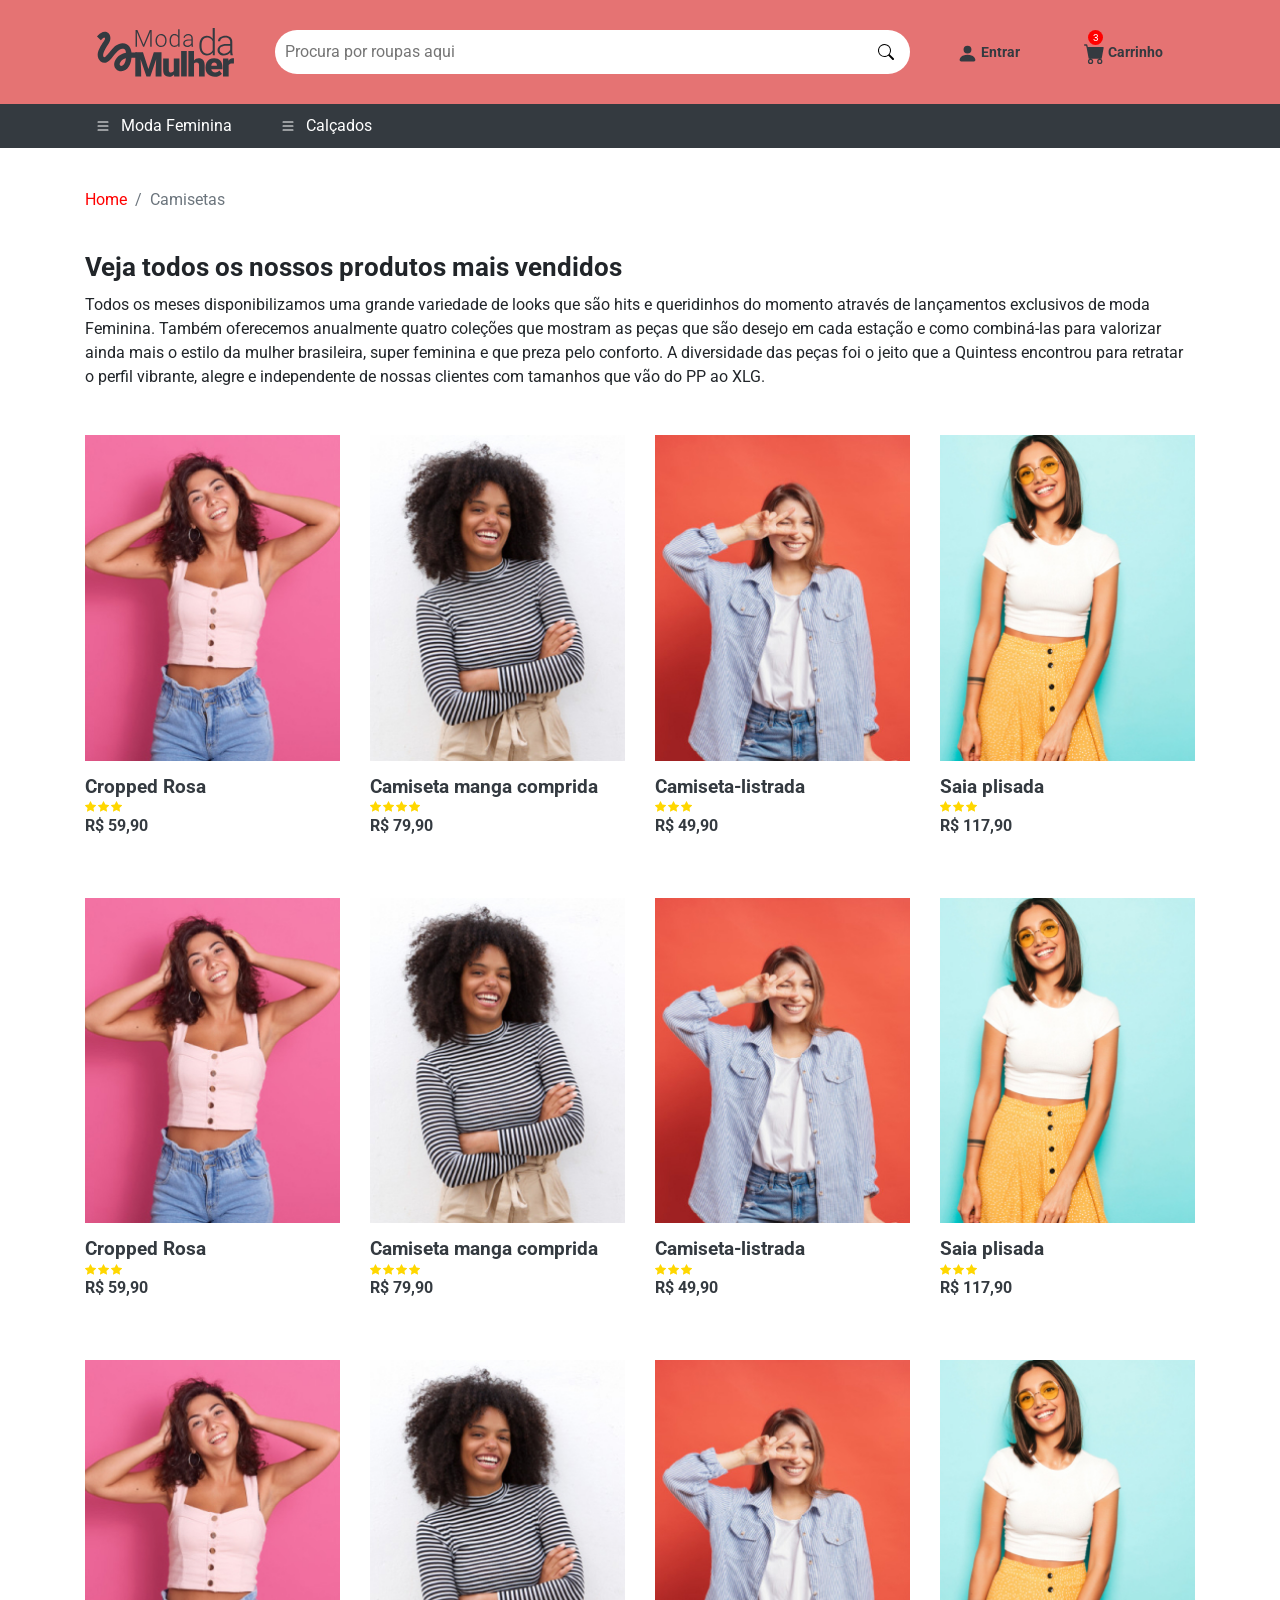
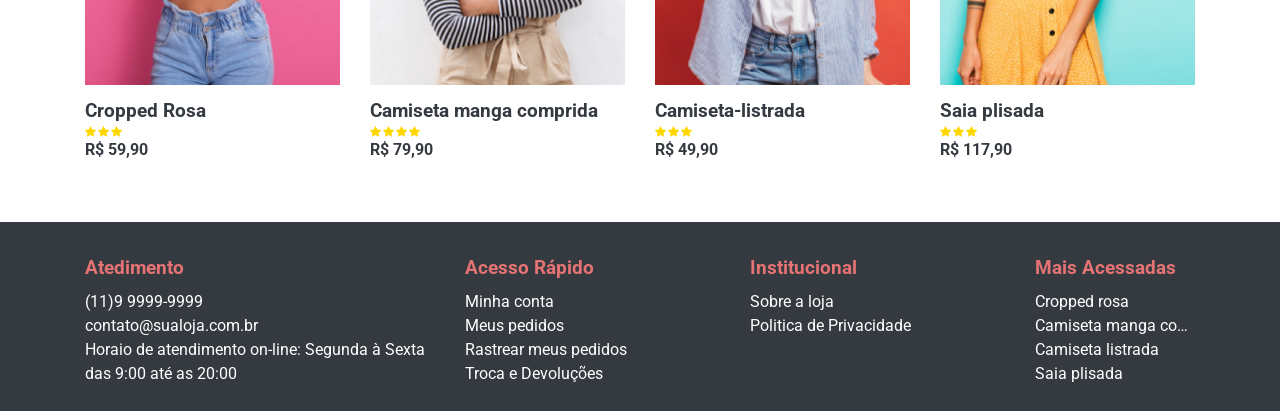
==== commit 5da508fe: "Auterações dos textos" ====
--- a/camisetas.html
+++ b/camisetas.html
@@ -1,601 +1,1074 @@
 <!DOCTYPE html>
 <html lang="pt-br">
-<head>
-  <meta charset="UTF-8">
-  <meta name="viewport" content="width=device-width, initial-scale=1.0">
-  <title>Mundo da Mulher - Camisetas</title>
-
-  <!-- Favicons -->
-  <link rel="apple-touch-icon" sizes="57x57" href="./assets/images/favicons/apple-icon-57x57.png">
-  <link rel="apple-touch-icon" sizes="60x60" href="./assets/images/favicons/apple-icon-60x60.png">
-  <link rel="apple-touch-icon" sizes="72x72" href="./assets/images/favicons/apple-icon-72x72.png">
-  <link rel="apple-touch-icon" sizes="76x76" href="./assets/images/favicons/apple-icon-76x76.png">
-  <link rel="apple-touch-icon" sizes="114x114" href="./assets/images/favicons/apple-icon-114x114.png">
-  <link rel="apple-touch-icon" sizes="120x120" href="./assets/images/favicons/apple-icon-120x120.png">
-  <link rel="apple-touch-icon" sizes="144x144" href="./assets/images/favicons/apple-icon-144x144.png">
-  <link rel="apple-touch-icon" sizes="152x152" href="./assets/images/favicons/apple-icon-152x152.png">
-  <link rel="apple-touch-icon" sizes="180x180" href="./assets/images/favicons/apple-icon-180x180.png">
-  <link rel="icon" type="image/png" sizes="192x192"  href="./assets/images/favicons/android-icon-192x192.png">
-  <link rel="icon" type="image/png" sizes="32x32" href="./assets/images/favicons/favicon-32x32.png">
-  <link rel="icon" type="image/png" sizes="96x96" href="./assets/images/favicons/favicon-96x96.png">
-  <link rel="icon" type="image/png" sizes="16x16" href="./assets/images/favicons/favicon-16x16.png">
-  <link rel="manifest" href="/manifest.json">
-  <meta name="msapplication-TileColor" content="#E57373">
-  <meta name="msapplication-TileImage" content="./assets/images/favicons/ms-icon-144x144.png">
-  <meta name="theme-color" content="#E57373">
-  <!-- Fim do Favicons -->
-
-  <!-- Link para css -->
-  <link rel="stylesheet" href="./assets/css/style.css">
-
-</head>
-<body>
-  <!-- Header -->
-  <header class="container-fluid">
-    <!-- Container -->
-    <section class="container">
-      <!-- Row -->
-      <article class="row d-flex align-items-center">
-        <!-- Logo -->
-        <a href="./" class="col-md-2 d-flex justify-content-center">
-          <img src="./assets/images/logo.svg" class="img-fluid" alt="Logo da empresa - Mundo daa Mulher">
-        </a>
-        <!-- Fim do Logo -->
-
-        <!-- Buscador -->
-        <form action="#" class="col-md-7 d-flex align-items-center">
-          <input type="text" name="name" placeholder="Procura por roupas aqui">
-
-          <button class="d-flex align-items-center">
-            <svg xmlns="http://www.w3.org/2000/svg" width="16" height="16" fill="currentColor" class="bi bi-search" viewBox="0 0 16 16">
-              <path d="M11.742 10.344a6.5 6.5 0 1 0-1.397 1.398h-.001q.044.06.098.115l3.85 3.85a1 1 0 0 0 1.415-1.414l-3.85-3.85a1 1 0 0 0-.115-.1zM12 6.5a5.5 5.5 0 1 1-11 0 5.5 5.5 0 0 1 11 0"/>
-            </svg>
-          </button>
-        </form>
-
-        <!-- Administrativo do cliente -->
-        <ul class="col-md-3 nav d-flex align-items-center justify-content-around">
-          <li class="nav-item">
-            <a href="#">
-              <svg xmlns="http://www.w3.org/2000/svg" width="21" height="21" fill="currentColor" class="bi bi-person-fill" viewBox="0 0 16 16">
-              <path d="M3 14s-1 0-1-1 1-4 6-4 6 3 6 4-1 1-1 1zm5-6a3 3 0 1 0 0-6 3 3 0 0 0 0 6"/>
+  <head>
+    <meta charset="UTF-8" />
+    <meta name="viewport" content="width=device-width, initial-scale=1.0" />
+    <title>Mundo da Mulher - Camisetas</title>
+
+    <!-- Favicons -->
+    <link
+      rel="apple-touch-icon"
+      sizes="57x57"
+      href="./assets/images/favicons/apple-icon-57x57.png"
+    />
+    <link
+      rel="apple-touch-icon"
+      sizes="60x60"
+      href="./assets/images/favicons/apple-icon-60x60.png"
+    />
+    <link
+      rel="apple-touch-icon"
+      sizes="72x72"
+      href="./assets/images/favicons/apple-icon-72x72.png"
+    />
+    <link
+      rel="apple-touch-icon"
+      sizes="76x76"
+      href="./assets/images/favicons/apple-icon-76x76.png"
+    />
+    <link
+      rel="apple-touch-icon"
+      sizes="114x114"
+      href="./assets/images/favicons/apple-icon-114x114.png"
+    />
+    <link
+      rel="apple-touch-icon"
+      sizes="120x120"
+      href="./assets/images/favicons/apple-icon-120x120.png"
+    />
+    <link
+      rel="apple-touch-icon"
+      sizes="144x144"
+      href="./assets/images/favicons/apple-icon-144x144.png"
+    />
+    <link
+      rel="apple-touch-icon"
+      sizes="152x152"
+      href="./assets/images/favicons/apple-icon-152x152.png"
+    />
+    <link
+      rel="apple-touch-icon"
+      sizes="180x180"
+      href="./assets/images/favicons/apple-icon-180x180.png"
+    />
+    <link
+      rel="icon"
+      type="image/png"
+      sizes="192x192"
+      href="./assets/images/favicons/android-icon-192x192.png"
+    />
+    <link
+      rel="icon"
+      type="image/png"
+      sizes="32x32"
+      href="./assets/images/favicons/favicon-32x32.png"
+    />
+    <link
+      rel="icon"
+      type="image/png"
+      sizes="96x96"
+      href="./assets/images/favicons/favicon-96x96.png"
+    />
+    <link
+      rel="icon"
+      type="image/png"
+      sizes="16x16"
+      href="./assets/images/favicons/favicon-16x16.png"
+    />
+    <link rel="manifest" href="/manifest.json" />
+    <meta name="msapplication-TileColor" content="#E57373" />
+    <meta
+      name="msapplication-TileImage"
+      content="./assets/images/favicons/ms-icon-144x144.png"
+    />
+    <meta name="theme-color" content="#E57373" />
+    <!-- Fim do Favicons -->
+
+    <!-- Link para css -->
+    <link rel="stylesheet" href="./assets/css/style.css" />
+  </head>
+  <body>
+    <!-- Header -->
+    <header class="container-fluid">
+      <!-- Container -->
+      <section class="container">
+        <!-- Row -->
+        <article class="row d-flex align-items-center">
+          <!-- Logo -->
+          <a href="./" class="col-md-2 d-flex justify-content-center">
+            <img
+              src="./assets/images/logo.svg"
+              class="img-fluid"
+              alt="Logo da empresa - Mundo daa Mulher"
+            />
+          </a>
+          <!-- Fim do Logo -->
+
+          <!-- Buscador -->
+          <form action="#" class="col-md-7 d-flex align-items-center">
+            <input
+              type="text"
+              name="name"
+              placeholder="Procura por roupas aqui"
+            />
+
+            <button class="d-flex align-items-center">
+              <svg
+                xmlns="http://www.w3.org/2000/svg"
+                width="16"
+                height="16"
+                fill="currentColor"
+                class="bi bi-search"
+                viewBox="0 0 16 16"
+              >
+                <path
+                  d="M11.742 10.344a6.5 6.5 0 1 0-1.397 1.398h-.001q.044.06.098.115l3.85 3.85a1 1 0 0 0 1.415-1.414l-3.85-3.85a1 1 0 0 0-.115-.1zM12 6.5a5.5 5.5 0 1 1-11 0 5.5 5.5 0 0 1 11 0"
+                />
               </svg>
-              Entrar
-            </a>
-          </li>
-          <li class="nav-item">
-            <span class="notificao d-flex align-items-center justify-content-center">3</span>
-            <a href="#">
-              <svg xmlns="http://www.w3.org/2000/svg" width="21" height="21" fill="currentColor" class="bi bi-cart-fill" viewBox="0 0 16 16">
-              <path d="M0 1.5A.5.5 0 0 1 .5 1H2a.5.5 0 0 1 .485.379L2.89 3H14.5a.5.5 0 0 1 .491.592l-1.5 8A.5.5 0 0 1 13 12H4a.5.5 0 0 1-.491-.408L2.01 3.607 1.61 2H.5a.5.5 0 0 1-.5-.5M5 12a2 2 0 1 0 0 4 2 2 0 0 0 0-4m7 0a2 2 0 1 0 0 4 2 2 0 0 0 0-4m-7 1a1 1 0 1 1 0 2 1 1 0 0 1 0-2m7 0a1 1 0 1 1 0 2 1 1 0 0 1 0-2"/>
-              </svg>
-              Carrinho
-            </a>
-
-          </li>
-        </ul>        
-        <!-- Fim do Administrativo do cliente -->
-      </article>
-    <!-- Fim do Row -->
-    </section>
-    <!-- Fim do Conteiner -->
-  </header>
-  <!-- Fim do Header -->
-
-  <!-- Menu de navegação -->
-  <nav class="container-fluid nav-produtos">
-    <!-- Container -->
-    <section class="container">
-      <!-- Menu -->
-      <ul class="nav">
-        <li class="col-xl-2 col-md-12 nav-item d-flex align-items-center">
-          <svg xmlns="http://www.w3.org/2000/svg" width="16" height="16" fill="currentColor" class="bi bi-list" viewBox="0 0 16 16">
-            <path fill-rule="evenodd" d="M2.5 12a.5.5 0 0 1 .5-.5h10a.5.5 0 0 1 0 1H3a.5.5 0 0 1-.5-.5m0-4a.5.5 0 0 1 .5-.5h10a.5.5 0 0 1 0 1H3a.5.5 0 0 1-.5-.5m0-4a.5.5 0 0 1 .5-.5h10a.5.5 0 0 1 0 1H3a.5.5 0 0 1-.5-.5"/>
-          </svg>
-          Moda Feminina
-
-          <!-- SubMenu -->
-          <ul class=" nav flex-column">
+            </button>
+          </form>
+
+          <!-- Administrativo do cliente -->
+          <ul
+            class="col-md-3 nav d-flex align-items-center justify-content-around"
+          >
             <li class="nav-item">
-              <a href="#">Lançamentos</a>
+              <a href="#">
+                <svg
+                  xmlns="http://www.w3.org/2000/svg"
+                  width="21"
+                  height="21"
+                  fill="currentColor"
+                  class="bi bi-person-fill"
+                  viewBox="0 0 16 16"
+                >
+                  <path
+                    d="M3 14s-1 0-1-1 1-4 6-4 6 3 6 4-1 1-1 1zm5-6a3 3 0 1 0 0-6 3 3 0 0 0 0 6"
+                  />
+                </svg>
+                Entrar
+              </a>
             </li>
-
             <li class="nav-item">
-              <a href="#">Plus Size</a>
-            </li>
-
-            <li class="nav-item">
-              <a href="#">Moda Praia</a>
-            </li>
-
-            <li class="nav-item">
-              <a href="#">Acessórios</a>
-            </li>
-
-            <li class="nav-item">
-              <a href="#">Promoção</a>
+              <span
+                class="notificao d-flex align-items-center justify-content-center"
+                >3</span
+              >
+              <a href="#">
+                <svg
+                  xmlns="http://www.w3.org/2000/svg"
+                  width="21"
+                  height="21"
+                  fill="currentColor"
+                  class="bi bi-cart-fill"
+                  viewBox="0 0 16 16"
+                >
+                  <path
+                    d="M0 1.5A.5.5 0 0 1 .5 1H2a.5.5 0 0 1 .485.379L2.89 3H14.5a.5.5 0 0 1 .491.592l-1.5 8A.5.5 0 0 1 13 12H4a.5.5 0 0 1-.491-.408L2.01 3.607 1.61 2H.5a.5.5 0 0 1-.5-.5M5 12a2 2 0 1 0 0 4 2 2 0 0 0 0-4m7 0a2 2 0 1 0 0 4 2 2 0 0 0 0-4m-7 1a1 1 0 1 1 0 2 1 1 0 0 1 0-2m7 0a1 1 0 1 1 0 2 1 1 0 0 1 0-2"
+                  />
+                </svg>
+                Carrinho
+              </a>
             </li>
           </ul>
-          <!-- Fim do SubMenu -->
-        </li>
-        
-        <li class="col-xl-2 col-md-12 d-flex align-items-center">
-          <svg xmlns="http://www.w3.org/2000/svg" width="16" height="16" fill="currentColor" class="bi bi-list" viewBox="0 0 16 16">
-            <path fill-rule="evenodd" d="M2.5 12a.5.5 0 0 1 .5-.5h10a.5.5 0 0 1 0 1H3a.5.5 0 0 1-.5-.5m0-4a.5.5 0 0 1 .5-.5h10a.5.5 0 0 1 0 1H3a.5.5 0 0 1-.5-.5m0-4a.5.5 0 0 1 .5-.5h10a.5.5 0 0 1 0 1H3a.5.5 0 0 1-.5-.5"/>
-          </svg>
-          Calçados
-        </li>
-
-      </ul>
-      <!-- Fim do Menu -->
-    </section>
-    <!-- Fim do Container -->
-
-  </nav>
-  <!-- Fim do Menu de navegação -->
-
-  <main>
-    <!-- Container Produtos -->
-    <section class="container produtos">
-      <!-- Trilhas de páginas-->
-      <nav aria-label="breadcrumb">
-        <ol class="breadcrumb">
-          <li class="breadcrumb-item"><a href="./">Home</a></li>
-          <li class="breadcrumb-item active" aria-current="page">Camisetas</li>
-        </ol>
-      </nav>
-      <!-- Titulo -->
-      <h1>Veja todos os nossos produtos mais vendidos</h1>
-      <!-- Texto para fala do produto -->
-      <p>
-        Lorem ipsum dolor sit amet. Non dicta adipisci et nihil corporis est eius minima aut reiciendis suscipit. Ab laborum consequatur rem error officia et recusandae saepe eos sapiente asperiores id modi amet vel laboriosam perspiciatis. Ut aliquid repellendus sit eveniet odit est explicabo debitis sed omnis cumque nam molestias maxime nam pariatur sunt et quisquam magni. Aut amet perferendis non deserunt itaque et amet delectus ut ipsam laudantium.Non doloremque velit rem nesciunt optio qui eveniet autem.
-      </p>
-
-      <!-- Lista dos produtos -->
-      <article class="row">
-        <!-- Produto 1 -->
-        <a href="#" class="container-produtos col-md-3">
-          <img src="./assets/images/cropped-rosa.jpg" alt="Cropped Rosa">
-
-          <article class="produtos-itens">
-            <h2>Cropped Rosa</h2>
-
-            <div class="produtos-star">
-              <svg xmlns="http://www.w3.org/2000/svg" width="11" height="11" fill="currentColor" class="bi bi-star-fill" viewBox="0 0 16 16">
-                <path d="M3.612 15.443c-.386.198-.824-.149-.746-.592l.83-4.73L.173 6.765c-.329-.314-.158-.888.283-.95l4.898-.696L7.538.792c.197-.39.73-.39.927 0l2.184 4.327 4.898.696c.441.062.612.636.282.95l-3.522 3.356.83 4.73c.078.443-.36.79-.746.592L8 13.187l-4.389 2.256z"/>
-              </svg>
-
-              <svg xmlns="http://www.w3.org/2000/svg" width="11" height="11" fill="currentColor" class="bi bi-star-fill" viewBox="0 0 16 16">
-                <path d="M3.612 15.443c-.386.198-.824-.149-.746-.592l.83-4.73L.173 6.765c-.329-.314-.158-.888.283-.95l4.898-.696L7.538.792c.197-.39.73-.39.927 0l2.184 4.327 4.898.696c.441.062.612.636.282.95l-3.522 3.356.83 4.73c.078.443-.36.79-.746.592L8 13.187l-4.389 2.256z"/>
-              </svg>
-
-              <svg xmlns="http://www.w3.org/2000/svg" width="11" height="11" fill="currentColor" class="bi bi-star-fill" viewBox="0 0 16 16">
-                <path d="M3.612 15.443c-.386.198-.824-.149-.746-.592l.83-4.73L.173 6.765c-.329-.314-.158-.888.283-.95l4.898-.696L7.538.792c.197-.39.73-.39.927 0l2.184 4.327 4.898.696c.441.062.612.636.282.95l-3.522 3.356.83 4.73c.078.443-.36.79-.746.592L8 13.187l-4.389 2.256z"/>
-              </svg>
-            </div>
-
-            <strong class="produtos-preco">
-              R$ 59,90
-            </strong>
+          <!-- Fim do Administrativo do cliente -->
+        </article>
+        <!-- Fim do Row -->
+      </section>
+      <!-- Fim do Conteiner -->
+    </header>
+    <!-- Fim do Header -->
+
+    <!-- Menu de navegação -->
+    <nav class="container-fluid nav-produtos">
+      <!-- Container -->
+      <section class="container">
+        <!-- Menu -->
+        <ul class="nav">
+          <li class="col-xl-2 col-md-12 nav-item d-flex align-items-center">
+            <svg
+              xmlns="http://www.w3.org/2000/svg"
+              width="16"
+              height="16"
+              fill="currentColor"
+              class="bi bi-list"
+              viewBox="0 0 16 16"
+            >
+              <path
+                fill-rule="evenodd"
+                d="M2.5 12a.5.5 0 0 1 .5-.5h10a.5.5 0 0 1 0 1H3a.5.5 0 0 1-.5-.5m0-4a.5.5 0 0 1 .5-.5h10a.5.5 0 0 1 0 1H3a.5.5 0 0 1-.5-.5m0-4a.5.5 0 0 1 .5-.5h10a.5.5 0 0 1 0 1H3a.5.5 0 0 1-.5-.5"
+              />
+            </svg>
+            Moda Feminina
+
+            <!-- SubMenu -->
+            <ul class="nav flex-column">
+              <li class="nav-item">
+                <a href="#">Lançamentos</a>
+              </li>
+
+              <li class="nav-item">
+                <a href="#">Plus Size</a>
+              </li>
+
+              <li class="nav-item">
+                <a href="#">Moda Praia</a>
+              </li>
+
+              <li class="nav-item">
+                <a href="#">Acessórios</a>
+              </li>
+
+              <li class="nav-item">
+                <a href="#">Promoção</a>
+              </li>
+            </ul>
+            <!-- Fim do SubMenu -->
+          </li>
+
+          <li class="col-xl-2 col-md-12 d-flex align-items-center">
+            <svg
+              xmlns="http://www.w3.org/2000/svg"
+              width="16"
+              height="16"
+              fill="currentColor"
+              class="bi bi-list"
+              viewBox="0 0 16 16"
+            >
+              <path
+                fill-rule="evenodd"
+                d="M2.5 12a.5.5 0 0 1 .5-.5h10a.5.5 0 0 1 0 1H3a.5.5 0 0 1-.5-.5m0-4a.5.5 0 0 1 .5-.5h10a.5.5 0 0 1 0 1H3a.5.5 0 0 1-.5-.5m0-4a.5.5 0 0 1 .5-.5h10a.5.5 0 0 1 0 1H3a.5.5 0 0 1-.5-.5"
+              />
+            </svg>
+            Calçados
+          </li>
+        </ul>
+        <!-- Fim do Menu -->
+      </section>
+      <!-- Fim do Container -->
+    </nav>
+    <!-- Fim do Menu de navegação -->
+
+    <main>
+      <!-- Container Produtos -->
+      <section class="container produtos">
+        <!-- Trilhas de páginas-->
+        <nav aria-label="breadcrumb">
+          <ol class="breadcrumb">
+            <li class="breadcrumb-item"><a href="./">Home</a></li>
+            <li class="breadcrumb-item active" aria-current="page">
+              Camisetas
+            </li>
+          </ol>
+        </nav>
+        <!-- Titulo -->
+        <h1>Veja todos os nossos produtos mais vendidos</h1>
+        <!-- Texto para fala do produto -->
+        <p>
+          Todos os meses disponibilizamos uma grande variedade de looks que são
+          hits e queridinhos do momento através de lançamentos exclusivos de
+          moda Feminina. Também oferecemos anualmente quatro coleções que
+          mostram as peças que são desejo em cada estação e como combiná-las
+          para valorizar ainda mais o estilo da mulher brasileira, super
+          feminina e que preza pelo conforto. A diversidade das peças foi o
+          jeito que a Quintess encontrou para retratar o perfil vibrante, alegre
+          e independente de nossas clientes com tamanhos que vão do PP ao XLG.
+        </p>
+
+        <!-- Lista dos produtos -->
+        <article class="row">
+          <!-- Produto 1 -->
+          <a href="#" class="container-produtos col-md-3">
+            <img src="./assets/images/cropped-rosa.jpg" alt="Cropped Rosa" />
+
+            <article class="produtos-itens">
+              <h2>Cropped Rosa</h2>
+
+              <div class="produtos-star">
+                <svg
+                  xmlns="http://www.w3.org/2000/svg"
+                  width="11"
+                  height="11"
+                  fill="currentColor"
+                  class="bi bi-star-fill"
+                  viewBox="0 0 16 16"
+                >
+                  <path
+                    d="M3.612 15.443c-.386.198-.824-.149-.746-.592l.83-4.73L.173 6.765c-.329-.314-.158-.888.283-.95l4.898-.696L7.538.792c.197-.39.73-.39.927 0l2.184 4.327 4.898.696c.441.062.612.636.282.95l-3.522 3.356.83 4.73c.078.443-.36.79-.746.592L8 13.187l-4.389 2.256z"
+                  />
+                </svg>
+
+                <svg
+                  xmlns="http://www.w3.org/2000/svg"
+                  width="11"
+                  height="11"
+                  fill="currentColor"
+                  class="bi bi-star-fill"
+                  viewBox="0 0 16 16"
+                >
+                  <path
+                    d="M3.612 15.443c-.386.198-.824-.149-.746-.592l.83-4.73L.173 6.765c-.329-.314-.158-.888.283-.95l4.898-.696L7.538.792c.197-.39.73-.39.927 0l2.184 4.327 4.898.696c.441.062.612.636.282.95l-3.522 3.356.83 4.73c.078.443-.36.79-.746.592L8 13.187l-4.389 2.256z"
+                  />
+                </svg>
+
+                <svg
+                  xmlns="http://www.w3.org/2000/svg"
+                  width="11"
+                  height="11"
+                  fill="currentColor"
+                  class="bi bi-star-fill"
+                  viewBox="0 0 16 16"
+                >
+                  <path
+                    d="M3.612 15.443c-.386.198-.824-.149-.746-.592l.83-4.73L.173 6.765c-.329-.314-.158-.888.283-.95l4.898-.696L7.538.792c.197-.39.73-.39.927 0l2.184 4.327 4.898.696c.441.062.612.636.282.95l-3.522 3.356.83 4.73c.078.443-.36.79-.746.592L8 13.187l-4.389 2.256z"
+                  />
+                </svg>
+              </div>
+
+              <strong class="produtos-preco"> R$ 59,90 </strong>
+            </article>
+          </a>
+          <!-- Fim do Produto 1 -->
+
+          <!-- Produto 2 -->
+          <a
+            href="./produto-camiseta-manga-comprida.html"
+            class="container-produtos col-md-3"
+          >
+            <img
+              src="./assets/images/camiseta-manga-comprida.jpg"
+              alt="Camiseta manga comprida"
+            />
+
+            <article class="produtos-itens">
+              <h2>Camiseta manga comprida</h2>
+
+              <div class="produtos-star">
+                <svg
+                  xmlns="http://www.w3.org/2000/svg"
+                  width="11"
+                  height="11"
+                  fill="currentColor"
+                  class="bi bi-star-fill"
+                  viewBox="0 0 16 16"
+                >
+                  <path
+                    d="M3.612 15.443c-.386.198-.824-.149-.746-.592l.83-4.73L.173 6.765c-.329-.314-.158-.888.283-.95l4.898-.696L7.538.792c.197-.39.73-.39.927 0l2.184 4.327 4.898.696c.441.062.612.636.282.95l-3.522 3.356.83 4.73c.078.443-.36.79-.746.592L8 13.187l-4.389 2.256z"
+                  />
+                </svg>
+
+                <svg
+                  xmlns="http://www.w3.org/2000/svg"
+                  width="11"
+                  height="11"
+                  fill="currentColor"
+                  class="bi bi-star-fill"
+                  viewBox="0 0 16 16"
+                >
+                  <path
+                    d="M3.612 15.443c-.386.198-.824-.149-.746-.592l.83-4.73L.173 6.765c-.329-.314-.158-.888.283-.95l4.898-.696L7.538.792c.197-.39.73-.39.927 0l2.184 4.327 4.898.696c.441.062.612.636.282.95l-3.522 3.356.83 4.73c.078.443-.36.79-.746.592L8 13.187l-4.389 2.256z"
+                  />
+                </svg>
+
+                <svg
+                  xmlns="http://www.w3.org/2000/svg"
+                  width="11"
+                  height="11"
+                  fill="currentColor"
+                  class="bi bi-star-fill"
+                  viewBox="0 0 16 16"
+                >
+                  <path
+                    d="M3.612 15.443c-.386.198-.824-.149-.746-.592l.83-4.73L.173 6.765c-.329-.314-.158-.888.283-.95l4.898-.696L7.538.792c.197-.39.73-.39.927 0l2.184 4.327 4.898.696c.441.062.612.636.282.95l-3.522 3.356.83 4.73c.078.443-.36.79-.746.592L8 13.187l-4.389 2.256z"
+                  />
+                </svg>
+
+                <svg
+                  xmlns="http://www.w3.org/2000/svg"
+                  width="11"
+                  height="11"
+                  fill="currentColor"
+                  class="bi bi-star-fill"
+                  viewBox="0 0 16 16"
+                >
+                  <path
+                    d="M3.612 15.443c-.386.198-.824-.149-.746-.592l.83-4.73L.173 6.765c-.329-.314-.158-.888.283-.95l4.898-.696L7.538.792c.197-.39.73-.39.927 0l2.184 4.327 4.898.696c.441.062.612.636.282.95l-3.522 3.356.83 4.73c.078.443-.36.79-.746.592L8 13.187l-4.389 2.256z"
+                  />
+                </svg>
+              </div>
+
+              <strong class="produtos-preco"> R$ 79,90 </strong>
+            </article>
+          </a>
+          <!-- Fim do Produto 2 -->
+
+          <!-- Produto 3 -->
+          <a href="#" class="container-produtos col-md-3">
+            <img
+              src="./assets/images/camiseta-listrada.jpg"
+              alt="Camiseta-listrada"
+            />
+
+            <article class="produtos-itens">
+              <h2>Camiseta-listrada</h2>
+
+              <div class="produtos-star">
+                <svg
+                  xmlns="http://www.w3.org/2000/svg"
+                  width="11"
+                  height="11"
+                  fill="currentColor"
+                  class="bi bi-star-fill"
+                  viewBox="0 0 16 16"
+                >
+                  <path
+                    d="M3.612 15.443c-.386.198-.824-.149-.746-.592l.83-4.73L.173 6.765c-.329-.314-.158-.888.283-.95l4.898-.696L7.538.792c.197-.39.73-.39.927 0l2.184 4.327 4.898.696c.441.062.612.636.282.95l-3.522 3.356.83 4.73c.078.443-.36.79-.746.592L8 13.187l-4.389 2.256z"
+                  />
+                </svg>
+
+                <svg
+                  xmlns="http://www.w3.org/2000/svg"
+                  width="11"
+                  height="11"
+                  fill="currentColor"
+                  class="bi bi-star-fill"
+                  viewBox="0 0 16 16"
+                >
+                  <path
+                    d="M3.612 15.443c-.386.198-.824-.149-.746-.592l.83-4.73L.173 6.765c-.329-.314-.158-.888.283-.95l4.898-.696L7.538.792c.197-.39.73-.39.927 0l2.184 4.327 4.898.696c.441.062.612.636.282.95l-3.522 3.356.83 4.73c.078.443-.36.79-.746.592L8 13.187l-4.389 2.256z"
+                  />
+                </svg>
+
+                <svg
+                  xmlns="http://www.w3.org/2000/svg"
+                  width="11"
+                  height="11"
+                  fill="currentColor"
+                  class="bi bi-star-fill"
+                  viewBox="0 0 16 16"
+                >
+                  <path
+                    d="M3.612 15.443c-.386.198-.824-.149-.746-.592l.83-4.73L.173 6.765c-.329-.314-.158-.888.283-.95l4.898-.696L7.538.792c.197-.39.73-.39.927 0l2.184 4.327 4.898.696c.441.062.612.636.282.95l-3.522 3.356.83 4.73c.078.443-.36.79-.746.592L8 13.187l-4.389 2.256z"
+                  />
+                </svg>
+              </div>
+
+              <strong class="produtos-preco"> R$ 49,90 </strong>
+            </article>
+          </a>
+          <!-- Fim do Produto 3 -->
+
+          <!-- Produto 4 -->
+          <a href="#" class="container-produtos col-md-3">
+            <img src="./assets/images/saia-plisada.jpg" alt="saia-plisada" />
+
+            <article class="produtos-itens">
+              <h2>Saia plisada</h2>
+
+              <div class="produtos-star">
+                <svg
+                  xmlns="http://www.w3.org/2000/svg"
+                  width="11"
+                  height="11"
+                  fill="currentColor"
+                  class="bi bi-star-fill"
+                  viewBox="0 0 16 16"
+                >
+                  <path
+                    d="M3.612 15.443c-.386.198-.824-.149-.746-.592l.83-4.73L.173 6.765c-.329-.314-.158-.888.283-.95l4.898-.696L7.538.792c.197-.39.73-.39.927 0l2.184 4.327 4.898.696c.441.062.612.636.282.95l-3.522 3.356.83 4.73c.078.443-.36.79-.746.592L8 13.187l-4.389 2.256z"
+                  />
+                </svg>
+
+                <svg
+                  xmlns="http://www.w3.org/2000/svg"
+                  width="11"
+                  height="11"
+                  fill="currentColor"
+                  class="bi bi-star-fill"
+                  viewBox="0 0 16 16"
+                >
+                  <path
+                    d="M3.612 15.443c-.386.198-.824-.149-.746-.592l.83-4.73L.173 6.765c-.329-.314-.158-.888.283-.95l4.898-.696L7.538.792c.197-.39.73-.39.927 0l2.184 4.327 4.898.696c.441.062.612.636.282.95l-3.522 3.356.83 4.73c.078.443-.36.79-.746.592L8 13.187l-4.389 2.256z"
+                  />
+                </svg>
+
+                <svg
+                  xmlns="http://www.w3.org/2000/svg"
+                  width="11"
+                  height="11"
+                  fill="currentColor"
+                  class="bi bi-star-fill"
+                  viewBox="0 0 16 16"
+                >
+                  <path
+                    d="M3.612 15.443c-.386.198-.824-.149-.746-.592l.83-4.73L.173 6.765c-.329-.314-.158-.888.283-.95l4.898-.696L7.538.792c.197-.39.73-.39.927 0l2.184 4.327 4.898.696c.441.062.612.636.282.95l-3.522 3.356.83 4.73c.078.443-.36.79-.746.592L8 13.187l-4.389 2.256z"
+                  />
+                </svg>
+              </div>
+
+              <strong class="produtos-preco"> R$ 117,90 </strong>
+            </article>
+          </a>
+          <!-- Fim do Produto 4 -->
+
+          <!-- Produto 1 -->
+          <a href="#" class="container-produtos col-md-3">
+            <img src="./assets/images/cropped-rosa.jpg" alt="Cropped Rosa" />
+
+            <article class="produtos-itens">
+              <h2>Cropped Rosa</h2>
+
+              <div class="produtos-star">
+                <svg
+                  xmlns="http://www.w3.org/2000/svg"
+                  width="11"
+                  height="11"
+                  fill="currentColor"
+                  class="bi bi-star-fill"
+                  viewBox="0 0 16 16"
+                >
+                  <path
+                    d="M3.612 15.443c-.386.198-.824-.149-.746-.592l.83-4.73L.173 6.765c-.329-.314-.158-.888.283-.95l4.898-.696L7.538.792c.197-.39.73-.39.927 0l2.184 4.327 4.898.696c.441.062.612.636.282.95l-3.522 3.356.83 4.73c.078.443-.36.79-.746.592L8 13.187l-4.389 2.256z"
+                  />
+                </svg>
+
+                <svg
+                  xmlns="http://www.w3.org/2000/svg"
+                  width="11"
+                  height="11"
+                  fill="currentColor"
+                  class="bi bi-star-fill"
+                  viewBox="0 0 16 16"
+                >
+                  <path
+                    d="M3.612 15.443c-.386.198-.824-.149-.746-.592l.83-4.73L.173 6.765c-.329-.314-.158-.888.283-.95l4.898-.696L7.538.792c.197-.39.73-.39.927 0l2.184 4.327 4.898.696c.441.062.612.636.282.95l-3.522 3.356.83 4.73c.078.443-.36.79-.746.592L8 13.187l-4.389 2.256z"
+                  />
+                </svg>
+
+                <svg
+                  xmlns="http://www.w3.org/2000/svg"
+                  width="11"
+                  height="11"
+                  fill="currentColor"
+                  class="bi bi-star-fill"
+                  viewBox="0 0 16 16"
+                >
+                  <path
+                    d="M3.612 15.443c-.386.198-.824-.149-.746-.592l.83-4.73L.173 6.765c-.329-.314-.158-.888.283-.95l4.898-.696L7.538.792c.197-.39.73-.39.927 0l2.184 4.327 4.898.696c.441.062.612.636.282.95l-3.522 3.356.83 4.73c.078.443-.36.79-.746.592L8 13.187l-4.389 2.256z"
+                  />
+                </svg>
+              </div>
+
+              <strong class="produtos-preco"> R$ 59,90 </strong>
+            </article>
+          </a>
+          <!-- Fim do Produto 1 -->
+
+          <!-- Produto 2 -->
+          <a href="#" class="container-produtos col-md-3">
+            <img
+              src="./assets/images/camiseta-manga-comprida.jpg"
+              alt="Camiseta manga comprida"
+            />
+
+            <article class="produtos-itens">
+              <h2>Camiseta manga comprida</h2>
+
+              <div class="produtos-star">
+                <svg
+                  xmlns="http://www.w3.org/2000/svg"
+                  width="11"
+                  height="11"
+                  fill="currentColor"
+                  class="bi bi-star-fill"
+                  viewBox="0 0 16 16"
+                >
+                  <path
+                    d="M3.612 15.443c-.386.198-.824-.149-.746-.592l.83-4.73L.173 6.765c-.329-.314-.158-.888.283-.95l4.898-.696L7.538.792c.197-.39.73-.39.927 0l2.184 4.327 4.898.696c.441.062.612.636.282.95l-3.522 3.356.83 4.73c.078.443-.36.79-.746.592L8 13.187l-4.389 2.256z"
+                  />
+                </svg>
+
+                <svg
+                  xmlns="http://www.w3.org/2000/svg"
+                  width="11"
+                  height="11"
+                  fill="currentColor"
+                  class="bi bi-star-fill"
+                  viewBox="0 0 16 16"
+                >
+                  <path
+                    d="M3.612 15.443c-.386.198-.824-.149-.746-.592l.83-4.73L.173 6.765c-.329-.314-.158-.888.283-.95l4.898-.696L7.538.792c.197-.39.73-.39.927 0l2.184 4.327 4.898.696c.441.062.612.636.282.95l-3.522 3.356.83 4.73c.078.443-.36.79-.746.592L8 13.187l-4.389 2.256z"
+                  />
+                </svg>
+
+                <svg
+                  xmlns="http://www.w3.org/2000/svg"
+                  width="11"
+                  height="11"
+                  fill="currentColor"
+                  class="bi bi-star-fill"
+                  viewBox="0 0 16 16"
+                >
+                  <path
+                    d="M3.612 15.443c-.386.198-.824-.149-.746-.592l.83-4.73L.173 6.765c-.329-.314-.158-.888.283-.95l4.898-.696L7.538.792c.197-.39.73-.39.927 0l2.184 4.327 4.898.696c.441.062.612.636.282.95l-3.522 3.356.83 4.73c.078.443-.36.79-.746.592L8 13.187l-4.389 2.256z"
+                  />
+                </svg>
+
+                <svg
+                  xmlns="http://www.w3.org/2000/svg"
+                  width="11"
+                  height="11"
+                  fill="currentColor"
+                  class="bi bi-star-fill"
+                  viewBox="0 0 16 16"
+                >
+                  <path
+                    d="M3.612 15.443c-.386.198-.824-.149-.746-.592l.83-4.73L.173 6.765c-.329-.314-.158-.888.283-.95l4.898-.696L7.538.792c.197-.39.73-.39.927 0l2.184 4.327 4.898.696c.441.062.612.636.282.95l-3.522 3.356.83 4.73c.078.443-.36.79-.746.592L8 13.187l-4.389 2.256z"
+                  />
+                </svg>
+              </div>
+
+              <strong class="produtos-preco"> R$ 79,90 </strong>
+            </article>
+          </a>
+          <!-- Fim do Produto 2 -->
+
+          <!-- Produto 3 -->
+          <a href="#" class="container-produtos col-md-3">
+            <img
+              src="./assets/images/camiseta-listrada.jpg"
+              alt="Camiseta-listrada"
+            />
+
+            <article class="produtos-itens">
+              <h2>Camiseta-listrada</h2>
+
+              <div class="produtos-star">
+                <svg
+                  xmlns="http://www.w3.org/2000/svg"
+                  width="11"
+                  height="11"
+                  fill="currentColor"
+                  class="bi bi-star-fill"
+                  viewBox="0 0 16 16"
+                >
+                  <path
+                    d="M3.612 15.443c-.386.198-.824-.149-.746-.592l.83-4.73L.173 6.765c-.329-.314-.158-.888.283-.95l4.898-.696L7.538.792c.197-.39.73-.39.927 0l2.184 4.327 4.898.696c.441.062.612.636.282.95l-3.522 3.356.83 4.73c.078.443-.36.79-.746.592L8 13.187l-4.389 2.256z"
+                  />
+                </svg>
+
+                <svg
+                  xmlns="http://www.w3.org/2000/svg"
+                  width="11"
+                  height="11"
+                  fill="currentColor"
+                  class="bi bi-star-fill"
+                  viewBox="0 0 16 16"
+                >
+                  <path
+                    d="M3.612 15.443c-.386.198-.824-.149-.746-.592l.83-4.73L.173 6.765c-.329-.314-.158-.888.283-.95l4.898-.696L7.538.792c.197-.39.73-.39.927 0l2.184 4.327 4.898.696c.441.062.612.636.282.95l-3.522 3.356.83 4.73c.078.443-.36.79-.746.592L8 13.187l-4.389 2.256z"
+                  />
+                </svg>
+
+                <svg
+                  xmlns="http://www.w3.org/2000/svg"
+                  width="11"
+                  height="11"
+                  fill="currentColor"
+                  class="bi bi-star-fill"
+                  viewBox="0 0 16 16"
+                >
+                  <path
+                    d="M3.612 15.443c-.386.198-.824-.149-.746-.592l.83-4.73L.173 6.765c-.329-.314-.158-.888.283-.95l4.898-.696L7.538.792c.197-.39.73-.39.927 0l2.184 4.327 4.898.696c.441.062.612.636.282.95l-3.522 3.356.83 4.73c.078.443-.36.79-.746.592L8 13.187l-4.389 2.256z"
+                  />
+                </svg>
+              </div>
+
+              <strong class="produtos-preco"> R$ 49,90 </strong>
+            </article>
+          </a>
+          <!-- Fim do Produto 3 -->
+
+          <!-- Produto 4 -->
+          <a href="#" class="container-produtos col-md-3">
+            <img src="./assets/images/saia-plisada.jpg" alt="saia-plisada" />
+
+            <article class="produtos-itens">
+              <h2>Saia plisada</h2>
+
+              <div class="produtos-star">
+                <svg
+                  xmlns="http://www.w3.org/2000/svg"
+                  width="11"
+                  height="11"
+                  fill="currentColor"
+                  class="bi bi-star-fill"
+                  viewBox="0 0 16 16"
+                >
+                  <path
+                    d="M3.612 15.443c-.386.198-.824-.149-.746-.592l.83-4.73L.173 6.765c-.329-.314-.158-.888.283-.95l4.898-.696L7.538.792c.197-.39.73-.39.927 0l2.184 4.327 4.898.696c.441.062.612.636.282.95l-3.522 3.356.83 4.73c.078.443-.36.79-.746.592L8 13.187l-4.389 2.256z"
+                  />
+                </svg>
+
+                <svg
+                  xmlns="http://www.w3.org/2000/svg"
+                  width="11"
+                  height="11"
+                  fill="currentColor"
+                  class="bi bi-star-fill"
+                  viewBox="0 0 16 16"
+                >
+                  <path
+                    d="M3.612 15.443c-.386.198-.824-.149-.746-.592l.83-4.73L.173 6.765c-.329-.314-.158-.888.283-.95l4.898-.696L7.538.792c.197-.39.73-.39.927 0l2.184 4.327 4.898.696c.441.062.612.636.282.95l-3.522 3.356.83 4.73c.078.443-.36.79-.746.592L8 13.187l-4.389 2.256z"
+                  />
+                </svg>
+
+                <svg
+                  xmlns="http://www.w3.org/2000/svg"
+                  width="11"
+                  height="11"
+                  fill="currentColor"
+                  class="bi bi-star-fill"
+                  viewBox="0 0 16 16"
+                >
+                  <path
+                    d="M3.612 15.443c-.386.198-.824-.149-.746-.592l.83-4.73L.173 6.765c-.329-.314-.158-.888.283-.95l4.898-.696L7.538.792c.197-.39.73-.39.927 0l2.184 4.327 4.898.696c.441.062.612.636.282.95l-3.522 3.356.83 4.73c.078.443-.36.79-.746.592L8 13.187l-4.389 2.256z"
+                  />
+                </svg>
+              </div>
+
+              <strong class="produtos-preco"> R$ 117,90 </strong>
+            </article>
+          </a>
+          <!-- Fim do Produto 4 -->
+
+          <!-- Produto 1 -->
+          <a href="#" class="container-produtos col-md-3">
+            <img src="./assets/images/cropped-rosa.jpg" alt="Cropped Rosa" />
+
+            <article class="produtos-itens">
+              <h2>Cropped Rosa</h2>
+
+              <div class="produtos-star">
+                <svg
+                  xmlns="http://www.w3.org/2000/svg"
+                  width="11"
+                  height="11"
+                  fill="currentColor"
+                  class="bi bi-star-fill"
+                  viewBox="0 0 16 16"
+                >
+                  <path
+                    d="M3.612 15.443c-.386.198-.824-.149-.746-.592l.83-4.73L.173 6.765c-.329-.314-.158-.888.283-.95l4.898-.696L7.538.792c.197-.39.73-.39.927 0l2.184 4.327 4.898.696c.441.062.612.636.282.95l-3.522 3.356.83 4.73c.078.443-.36.79-.746.592L8 13.187l-4.389 2.256z"
+                  />
+                </svg>
+
+                <svg
+                  xmlns="http://www.w3.org/2000/svg"
+                  width="11"
+                  height="11"
+                  fill="currentColor"
+                  class="bi bi-star-fill"
+                  viewBox="0 0 16 16"
+                >
+                  <path
+                    d="M3.612 15.443c-.386.198-.824-.149-.746-.592l.83-4.73L.173 6.765c-.329-.314-.158-.888.283-.95l4.898-.696L7.538.792c.197-.39.73-.39.927 0l2.184 4.327 4.898.696c.441.062.612.636.282.95l-3.522 3.356.83 4.73c.078.443-.36.79-.746.592L8 13.187l-4.389 2.256z"
+                  />
+                </svg>
+
+                <svg
+                  xmlns="http://www.w3.org/2000/svg"
+                  width="11"
+                  height="11"
+                  fill="currentColor"
+                  class="bi bi-star-fill"
+                  viewBox="0 0 16 16"
+                >
+                  <path
+                    d="M3.612 15.443c-.386.198-.824-.149-.746-.592l.83-4.73L.173 6.765c-.329-.314-.158-.888.283-.95l4.898-.696L7.538.792c.197-.39.73-.39.927 0l2.184 4.327 4.898.696c.441.062.612.636.282.95l-3.522 3.356.83 4.73c.078.443-.36.79-.746.592L8 13.187l-4.389 2.256z"
+                  />
+                </svg>
+              </div>
+
+              <strong class="produtos-preco"> R$ 59,90 </strong>
+            </article>
+          </a>
+          <!-- Fim do Produto 1 -->
+
+          <!-- Produto 2 -->
+          <a href="#" class="container-produtos col-md-3">
+            <img
+              src="./assets/images/camiseta-manga-comprida.jpg"
+              alt="Camiseta manga comprida"
+            />
+
+            <article class="produtos-itens">
+              <h2>Camiseta manga comprida</h2>
+
+              <div class="produtos-star">
+                <svg
+                  xmlns="http://www.w3.org/2000/svg"
+                  width="11"
+                  height="11"
+                  fill="currentColor"
+                  class="bi bi-star-fill"
+                  viewBox="0 0 16 16"
+                >
+                  <path
+                    d="M3.612 15.443c-.386.198-.824-.149-.746-.592l.83-4.73L.173 6.765c-.329-.314-.158-.888.283-.95l4.898-.696L7.538.792c.197-.39.73-.39.927 0l2.184 4.327 4.898.696c.441.062.612.636.282.95l-3.522 3.356.83 4.73c.078.443-.36.79-.746.592L8 13.187l-4.389 2.256z"
+                  />
+                </svg>
+
+                <svg
+                  xmlns="http://www.w3.org/2000/svg"
+                  width="11"
+                  height="11"
+                  fill="currentColor"
+                  class="bi bi-star-fill"
+                  viewBox="0 0 16 16"
+                >
+                  <path
+                    d="M3.612 15.443c-.386.198-.824-.149-.746-.592l.83-4.73L.173 6.765c-.329-.314-.158-.888.283-.95l4.898-.696L7.538.792c.197-.39.73-.39.927 0l2.184 4.327 4.898.696c.441.062.612.636.282.95l-3.522 3.356.83 4.73c.078.443-.36.79-.746.592L8 13.187l-4.389 2.256z"
+                  />
+                </svg>
+
+                <svg
+                  xmlns="http://www.w3.org/2000/svg"
+                  width="11"
+                  height="11"
+                  fill="currentColor"
+                  class="bi bi-star-fill"
+                  viewBox="0 0 16 16"
+                >
+                  <path
+                    d="M3.612 15.443c-.386.198-.824-.149-.746-.592l.83-4.73L.173 6.765c-.329-.314-.158-.888.283-.95l4.898-.696L7.538.792c.197-.39.73-.39.927 0l2.184 4.327 4.898.696c.441.062.612.636.282.95l-3.522 3.356.83 4.73c.078.443-.36.79-.746.592L8 13.187l-4.389 2.256z"
+                  />
+                </svg>
+
+                <svg
+                  xmlns="http://www.w3.org/2000/svg"
+                  width="11"
+                  height="11"
+                  fill="currentColor"
+                  class="bi bi-star-fill"
+                  viewBox="0 0 16 16"
+                >
+                  <path
+                    d="M3.612 15.443c-.386.198-.824-.149-.746-.592l.83-4.73L.173 6.765c-.329-.314-.158-.888.283-.95l4.898-.696L7.538.792c.197-.39.73-.39.927 0l2.184 4.327 4.898.696c.441.062.612.636.282.95l-3.522 3.356.83 4.73c.078.443-.36.79-.746.592L8 13.187l-4.389 2.256z"
+                  />
+                </svg>
+              </div>
+
+              <strong class="produtos-preco"> R$ 79,90 </strong>
+            </article>
+          </a>
+          <!-- Fim do Produto 2 -->
+
+          <!-- Produto 3 -->
+          <a href="#" class="container-produtos col-md-3">
+            <img
+              src="./assets/images/camiseta-listrada.jpg"
+              alt="Camiseta-listrada"
+            />
+
+            <article class="produtos-itens">
+              <h2>Camiseta-listrada</h2>
+
+              <div class="produtos-star">
+                <svg
+                  xmlns="http://www.w3.org/2000/svg"
+                  width="11"
+                  height="11"
+                  fill="currentColor"
+                  class="bi bi-star-fill"
+                  viewBox="0 0 16 16"
+                >
+                  <path
+                    d="M3.612 15.443c-.386.198-.824-.149-.746-.592l.83-4.73L.173 6.765c-.329-.314-.158-.888.283-.95l4.898-.696L7.538.792c.197-.39.73-.39.927 0l2.184 4.327 4.898.696c.441.062.612.636.282.95l-3.522 3.356.83 4.73c.078.443-.36.79-.746.592L8 13.187l-4.389 2.256z"
+                  />
+                </svg>
+
+                <svg
+                  xmlns="http://www.w3.org/2000/svg"
+                  width="11"
+                  height="11"
+                  fill="currentColor"
+                  class="bi bi-star-fill"
+                  viewBox="0 0 16 16"
+                >
+                  <path
+                    d="M3.612 15.443c-.386.198-.824-.149-.746-.592l.83-4.73L.173 6.765c-.329-.314-.158-.888.283-.95l4.898-.696L7.538.792c.197-.39.73-.39.927 0l2.184 4.327 4.898.696c.441.062.612.636.282.95l-3.522 3.356.83 4.73c.078.443-.36.79-.746.592L8 13.187l-4.389 2.256z"
+                  />
+                </svg>
+
+                <svg
+                  xmlns="http://www.w3.org/2000/svg"
+                  width="11"
+                  height="11"
+                  fill="currentColor"
+                  class="bi bi-star-fill"
+                  viewBox="0 0 16 16"
+                >
+                  <path
+                    d="M3.612 15.443c-.386.198-.824-.149-.746-.592l.83-4.73L.173 6.765c-.329-.314-.158-.888.283-.95l4.898-.696L7.538.792c.197-.39.73-.39.927 0l2.184 4.327 4.898.696c.441.062.612.636.282.95l-3.522 3.356.83 4.73c.078.443-.36.79-.746.592L8 13.187l-4.389 2.256z"
+                  />
+                </svg>
+              </div>
+
+              <strong class="produtos-preco"> R$ 49,90 </strong>
+            </article>
+          </a>
+          <!-- Fim do Produto 3 -->
+
+          <!-- Produto 4 -->
+          <a href="#" class="container-produtos col-md-3">
+            <img src="./assets/images/saia-plisada.jpg" alt="saia-plisada" />
+
+            <article class="produtos-itens">
+              <h2>Saia plisada</h2>
+
+              <div class="produtos-star">
+                <svg
+                  xmlns="http://www.w3.org/2000/svg"
+                  width="11"
+                  height="11"
+                  fill="currentColor"
+                  class="bi bi-star-fill"
+                  viewBox="0 0 16 16"
+                >
+                  <path
+                    d="M3.612 15.443c-.386.198-.824-.149-.746-.592l.83-4.73L.173 6.765c-.329-.314-.158-.888.283-.95l4.898-.696L7.538.792c.197-.39.73-.39.927 0l2.184 4.327 4.898.696c.441.062.612.636.282.95l-3.522 3.356.83 4.73c.078.443-.36.79-.746.592L8 13.187l-4.389 2.256z"
+                  />
+                </svg>
+
+                <svg
+                  xmlns="http://www.w3.org/2000/svg"
+                  width="11"
+                  height="11"
+                  fill="currentColor"
+                  class="bi bi-star-fill"
+                  viewBox="0 0 16 16"
+                >
+                  <path
+                    d="M3.612 15.443c-.386.198-.824-.149-.746-.592l.83-4.73L.173 6.765c-.329-.314-.158-.888.283-.95l4.898-.696L7.538.792c.197-.39.73-.39.927 0l2.184 4.327 4.898.696c.441.062.612.636.282.95l-3.522 3.356.83 4.73c.078.443-.36.79-.746.592L8 13.187l-4.389 2.256z"
+                  />
+                </svg>
+
+                <svg
+                  xmlns="http://www.w3.org/2000/svg"
+                  width="11"
+                  height="11"
+                  fill="currentColor"
+                  class="bi bi-star-fill"
+                  viewBox="0 0 16 16"
+                >
+                  <path
+                    d="M3.612 15.443c-.386.198-.824-.149-.746-.592l.83-4.73L.173 6.765c-.329-.314-.158-.888.283-.95l4.898-.696L7.538.792c.197-.39.73-.39.927 0l2.184 4.327 4.898.696c.441.062.612.636.282.95l-3.522 3.356.83 4.73c.078.443-.36.79-.746.592L8 13.187l-4.389 2.256z"
+                  />
+                </svg>
+              </div>
+
+              <strong class="produtos-preco"> R$ 117,90 </strong>
+            </article>
+          </a>
+          <!-- Fim do Produto 4 -->
+        </article>
+        <!-- Fim das Lista dos produtos -->
+      </section>
+      <!-- Fim dos Container Produtos -->
+    </main>
+
+    <footer class="container-fluid">
+      <section class="container">
+        <!-- Menu-->
+        <section class="row">
+          <!-- Atedimentos -->
+          <article class="col-md-4">
+            <h4>Atedimento</h4>
+            <!-- Links -->
+            <ul class="nav flex-column">
+              <li class="nav-item">
+                <a href="tel:+5511999999999">(11)9 9999-9999</a>
+              </li>
+
+              <li class="nav-item">
+                <a href="mailto:contato@sualoja.com.br"
+                  >contato@sualoja.com.br</a
+                >
+              </li>
+
+              <li>
+                Horaio de atendimento on-line: Segunda à Sexta das 9:00 até as
+                20:00
+              </li>
+            </ul>
           </article>
-        </a>
-        <!-- Fim do Produto 1 -->
-
-        <!-- Produto 2 -->
-        <a href="./produto-camiseta-manga-comprida.html" class="container-produtos col-md-3">
-          <img src="./assets/images/camiseta-manga-comprida.jpg" alt="Camiseta manga comprida">
-
-          <article class="produtos-itens">
-            <h2>Camiseta manga comprida</h2>
-
-            <div class="produtos-star">
-              <svg xmlns="http://www.w3.org/2000/svg" width="11" height="11" fill="currentColor" class="bi bi-star-fill" viewBox="0 0 16 16">
-                <path d="M3.612 15.443c-.386.198-.824-.149-.746-.592l.83-4.73L.173 6.765c-.329-.314-.158-.888.283-.95l4.898-.696L7.538.792c.197-.39.73-.39.927 0l2.184 4.327 4.898.696c.441.062.612.636.282.95l-3.522 3.356.83 4.73c.078.443-.36.79-.746.592L8 13.187l-4.389 2.256z"/>
-              </svg>
-
-              <svg xmlns="http://www.w3.org/2000/svg" width="11" height="11" fill="currentColor" class="bi bi-star-fill" viewBox="0 0 16 16">
-                <path d="M3.612 15.443c-.386.198-.824-.149-.746-.592l.83-4.73L.173 6.765c-.329-.314-.158-.888.283-.95l4.898-.696L7.538.792c.197-.39.73-.39.927 0l2.184 4.327 4.898.696c.441.062.612.636.282.95l-3.522 3.356.83 4.73c.078.443-.36.79-.746.592L8 13.187l-4.389 2.256z"/>
-              </svg>
-
-              <svg xmlns="http://www.w3.org/2000/svg" width="11" height="11" fill="currentColor" class="bi bi-star-fill" viewBox="0 0 16 16">
-                <path d="M3.612 15.443c-.386.198-.824-.149-.746-.592l.83-4.73L.173 6.765c-.329-.314-.158-.888.283-.95l4.898-.696L7.538.792c.197-.39.73-.39.927 0l2.184 4.327 4.898.696c.441.062.612.636.282.95l-3.522 3.356.83 4.73c.078.443-.36.79-.746.592L8 13.187l-4.389 2.256z"/>
-              </svg>
-
-              <svg xmlns="http://www.w3.org/2000/svg" width="11" height="11" fill="currentColor" class="bi bi-star-fill" viewBox="0 0 16 16">
-                <path d="M3.612 15.443c-.386.198-.824-.149-.746-.592l.83-4.73L.173 6.765c-.329-.314-.158-.888.283-.95l4.898-.696L7.538.792c.197-.39.73-.39.927 0l2.184 4.327 4.898.696c.441.062.612.636.282.95l-3.522 3.356.83 4.73c.078.443-.36.79-.746.592L8 13.187l-4.389 2.256z"/>
-              </svg>
-            </div>
-
-            <strong class="produtos-preco">
-              R$ 79,90
-            </strong>
+          <!-- Acesso Rápido-->
+          <article class="col-md-3">
+            <h4>Acesso Rápido</h4>
+            <!-- Links -->
+            <ul class="nav flex-column">
+              <li class="nav-item">
+                <a href="#">Minha conta</a>
+              </li>
+
+              <li class="nav-item">
+                <a href="#">Meus pedidos</a>
+              </li>
+
+              <li class="nav-item">
+                <a href="#">Rastrear meus pedidos</a>
+              </li>
+
+              <li class="nav-item">
+                <a href="#">Troca e Devoluções</a>
+              </li>
+            </ul>
           </article>
-        </a>
-        <!-- Fim do Produto 2 -->
-
-        <!-- Produto 3 -->
-        <a href="#" class="container-produtos col-md-3">
-          <img src="./assets/images/camiseta-listrada.jpg" alt="Camiseta-listrada">
-
-          <article class="produtos-itens">
-            <h2>Camiseta-listrada</h2>
-
-            <div class="produtos-star">
-              <svg xmlns="http://www.w3.org/2000/svg" width="11" height="11" fill="currentColor" class="bi bi-star-fill" viewBox="0 0 16 16">
-                <path d="M3.612 15.443c-.386.198-.824-.149-.746-.592l.83-4.73L.173 6.765c-.329-.314-.158-.888.283-.95l4.898-.696L7.538.792c.197-.39.73-.39.927 0l2.184 4.327 4.898.696c.441.062.612.636.282.95l-3.522 3.356.83 4.73c.078.443-.36.79-.746.592L8 13.187l-4.389 2.256z"/>
-              </svg>
-
-              <svg xmlns="http://www.w3.org/2000/svg" width="11" height="11" fill="currentColor" class="bi bi-star-fill" viewBox="0 0 16 16">
-                <path d="M3.612 15.443c-.386.198-.824-.149-.746-.592l.83-4.73L.173 6.765c-.329-.314-.158-.888.283-.95l4.898-.696L7.538.792c.197-.39.73-.39.927 0l2.184 4.327 4.898.696c.441.062.612.636.282.95l-3.522 3.356.83 4.73c.078.443-.36.79-.746.592L8 13.187l-4.389 2.256z"/>
-              </svg>
-
-              <svg xmlns="http://www.w3.org/2000/svg" width="11" height="11" fill="currentColor" class="bi bi-star-fill" viewBox="0 0 16 16">
-                <path d="M3.612 15.443c-.386.198-.824-.149-.746-.592l.83-4.73L.173 6.765c-.329-.314-.158-.888.283-.95l4.898-.696L7.538.792c.197-.39.73-.39.927 0l2.184 4.327 4.898.696c.441.062.612.636.282.95l-3.522 3.356.83 4.73c.078.443-.36.79-.746.592L8 13.187l-4.389 2.256z"/>
-              </svg>
-            </div>
-
-            <strong class="produtos-preco">
-              R$ 49,90
-            </strong>
+          <!-- Institucional-->
+          <article class="col-md-3">
+            <h4>Institucional</h4>
+            <!-- Links -->
+            <ul class="nav flex-column">
+              <li class="nav-item">
+                <a href="#">Sobre a loja</a>
+              </li>
+
+              <li class="nav-item">
+                <a href="#">Politica de Privacidade</a>
+              </li>
+            </ul>
           </article>
-        </a>
-        <!-- Fim do Produto 3 -->
-        
-        <!-- Produto 4 -->
-        <a href="#" class="container-produtos col-md-3">
-          <img src="./assets/images/saia-plisada.jpg" alt="saia-plisada">
-    
-          <article class="produtos-itens">
-            <h2>Saia plisada</h2>
-    
-            <div class="produtos-star">
-              <svg xmlns="http://www.w3.org/2000/svg" width="11" height="11" fill="currentColor" class="bi bi-star-fill" viewBox="0 0 16 16">
-                <path d="M3.612 15.443c-.386.198-.824-.149-.746-.592l.83-4.73L.173 6.765c-.329-.314-.158-.888.283-.95l4.898-.696L7.538.792c.197-.39.73-.39.927 0l2.184 4.327 4.898.696c.441.062.612.636.282.95l-3.522 3.356.83 4.73c.078.443-.36.79-.746.592L8 13.187l-4.389 2.256z"/>
-              </svg>
-    
-              <svg xmlns="http://www.w3.org/2000/svg" width="11" height="11" fill="currentColor" class="bi bi-star-fill" viewBox="0 0 16 16">
-                <path d="M3.612 15.443c-.386.198-.824-.149-.746-.592l.83-4.73L.173 6.765c-.329-.314-.158-.888.283-.95l4.898-.696L7.538.792c.197-.39.73-.39.927 0l2.184 4.327 4.898.696c.441.062.612.636.282.95l-3.522 3.356.83 4.73c.078.443-.36.79-.746.592L8 13.187l-4.389 2.256z"/>
-              </svg>
-    
-              <svg xmlns="http://www.w3.org/2000/svg" width="11" height="11" fill="currentColor" class="bi bi-star-fill" viewBox="0 0 16 16">
-                <path d="M3.612 15.443c-.386.198-.824-.149-.746-.592l.83-4.73L.173 6.765c-.329-.314-.158-.888.283-.95l4.898-.696L7.538.792c.197-.39.73-.39.927 0l2.184 4.327 4.898.696c.441.062.612.636.282.95l-3.522 3.356.83 4.73c.078.443-.36.79-.746.592L8 13.187l-4.389 2.256z"/>
-              </svg>
-            </div>
-    
-            <strong class="produtos-preco">
-              R$ 117,90
-            </strong>
+          <!-- Mais Acessadas-->
+          <article class="col-md-2">
+            <h4>Mais Acessadas</h4>
+            <!-- Links -->
+            <ul class="nav flex-column">
+              <li class="nav-item">
+                <a href="#">Cropped rosa</a>
+              </li>
+
+              <li class="nav-item ellipsis">
+                <a href="#">Camiseta manga comprida</a>
+              </li>
+
+              <li class="nav-item">
+                <a href="#">Camiseta listrada</a>
+              </li>
+
+              <li class="nav-item">
+                <a href="#">Saia plisada</a>
+              </li>
+            </ul>
           </article>
-        </a>
-        <!-- Fim do Produto 4 -->
-        
-        <!-- Produto 1 -->
-        <a href="#" class="container-produtos col-md-3">
-                <img src="./assets/images/cropped-rosa.jpg" alt="Cropped Rosa">
-        
-                <article class="produtos-itens">
-                  <h2>Cropped Rosa</h2>
-        
-                  <div class="produtos-star">
-                    <svg xmlns="http://www.w3.org/2000/svg" width="11" height="11" fill="currentColor" class="bi bi-star-fill" viewBox="0 0 16 16">
-                      <path d="M3.612 15.443c-.386.198-.824-.149-.746-.592l.83-4.73L.173 6.765c-.329-.314-.158-.888.283-.95l4.898-.696L7.538.792c.197-.39.73-.39.927 0l2.184 4.327 4.898.696c.441.062.612.636.282.95l-3.522 3.356.83 4.73c.078.443-.36.79-.746.592L8 13.187l-4.389 2.256z"/>
-                    </svg>
-        
-                    <svg xmlns="http://www.w3.org/2000/svg" width="11" height="11" fill="currentColor" class="bi bi-star-fill" viewBox="0 0 16 16">
-                      <path d="M3.612 15.443c-.386.198-.824-.149-.746-.592l.83-4.73L.173 6.765c-.329-.314-.158-.888.283-.95l4.898-.696L7.538.792c.197-.39.73-.39.927 0l2.184 4.327 4.898.696c.441.062.612.636.282.95l-3.522 3.356.83 4.73c.078.443-.36.79-.746.592L8 13.187l-4.389 2.256z"/>
-                    </svg>
-        
-                    <svg xmlns="http://www.w3.org/2000/svg" width="11" height="11" fill="currentColor" class="bi bi-star-fill" viewBox="0 0 16 16">
-                      <path d="M3.612 15.443c-.386.198-.824-.149-.746-.592l.83-4.73L.173 6.765c-.329-.314-.158-.888.283-.95l4.898-.696L7.538.792c.197-.39.73-.39.927 0l2.184 4.327 4.898.696c.441.062.612.636.282.95l-3.522 3.356.83 4.73c.078.443-.36.79-.746.592L8 13.187l-4.389 2.256z"/>
-                    </svg>
-                  </div>
-        
-                  <strong class="produtos-preco">
-                    R$ 59,90
-                  </strong>
-                </article>
-        </a>
-        <!-- Fim do Produto 1 -->
-        
-        <!-- Produto 2 -->
-        <a href="#" class="container-produtos col-md-3">
-                <img src="./assets/images/camiseta-manga-comprida.jpg" alt="Camiseta manga comprida">
-        
-                <article class="produtos-itens">
-                  <h2>Camiseta manga comprida</h2>
-        
-                  <div class="produtos-star">
-                    <svg xmlns="http://www.w3.org/2000/svg" width="11" height="11" fill="currentColor" class="bi bi-star-fill" viewBox="0 0 16 16">
-                      <path d="M3.612 15.443c-.386.198-.824-.149-.746-.592l.83-4.73L.173 6.765c-.329-.314-.158-.888.283-.95l4.898-.696L7.538.792c.197-.39.73-.39.927 0l2.184 4.327 4.898.696c.441.062.612.636.282.95l-3.522 3.356.83 4.73c.078.443-.36.79-.746.592L8 13.187l-4.389 2.256z"/>
-                    </svg>
-        
-                    <svg xmlns="http://www.w3.org/2000/svg" width="11" height="11" fill="currentColor" class="bi bi-star-fill" viewBox="0 0 16 16">
-                      <path d="M3.612 15.443c-.386.198-.824-.149-.746-.592l.83-4.73L.173 6.765c-.329-.314-.158-.888.283-.95l4.898-.696L7.538.792c.197-.39.73-.39.927 0l2.184 4.327 4.898.696c.441.062.612.636.282.95l-3.522 3.356.83 4.73c.078.443-.36.79-.746.592L8 13.187l-4.389 2.256z"/>
-                    </svg>
-        
-                    <svg xmlns="http://www.w3.org/2000/svg" width="11" height="11" fill="currentColor" class="bi bi-star-fill" viewBox="0 0 16 16">
-                      <path d="M3.612 15.443c-.386.198-.824-.149-.746-.592l.83-4.73L.173 6.765c-.329-.314-.158-.888.283-.95l4.898-.696L7.538.792c.197-.39.73-.39.927 0l2.184 4.327 4.898.696c.441.062.612.636.282.95l-3.522 3.356.83 4.73c.078.443-.36.79-.746.592L8 13.187l-4.389 2.256z"/>
-                    </svg>
-        
-                    <svg xmlns="http://www.w3.org/2000/svg" width="11" height="11" fill="currentColor" class="bi bi-star-fill" viewBox="0 0 16 16">
-                      <path d="M3.612 15.443c-.386.198-.824-.149-.746-.592l.83-4.73L.173 6.765c-.329-.314-.158-.888.283-.95l4.898-.696L7.538.792c.197-.39.73-.39.927 0l2.184 4.327 4.898.696c.441.062.612.636.282.95l-3.522 3.356.83 4.73c.078.443-.36.79-.746.592L8 13.187l-4.389 2.256z"/>
-                    </svg>
-                  </div>
-        
-                  <strong class="produtos-preco">
-                    R$ 79,90
-                  </strong>
-                </article>
-        </a>
-        <!-- Fim do Produto 2 -->
-        
-        <!-- Produto 3 -->
-        <a href="#" class="container-produtos col-md-3">
-                <img src="./assets/images/camiseta-listrada.jpg" alt="Camiseta-listrada">
-        
-                <article class="produtos-itens">
-                  <h2>Camiseta-listrada</h2>
-        
-                  <div class="produtos-star">
-                    <svg xmlns="http://www.w3.org/2000/svg" width="11" height="11" fill="currentColor" class="bi bi-star-fill" viewBox="0 0 16 16">
-                      <path d="M3.612 15.443c-.386.198-.824-.149-.746-.592l.83-4.73L.173 6.765c-.329-.314-.158-.888.283-.95l4.898-.696L7.538.792c.197-.39.73-.39.927 0l2.184 4.327 4.898.696c.441.062.612.636.282.95l-3.522 3.356.83 4.73c.078.443-.36.79-.746.592L8 13.187l-4.389 2.256z"/>
-                    </svg>
-        
-                    <svg xmlns="http://www.w3.org/2000/svg" width="11" height="11" fill="currentColor" class="bi bi-star-fill" viewBox="0 0 16 16">
-                      <path d="M3.612 15.443c-.386.198-.824-.149-.746-.592l.83-4.73L.173 6.765c-.329-.314-.158-.888.283-.95l4.898-.696L7.538.792c.197-.39.73-.39.927 0l2.184 4.327 4.898.696c.441.062.612.636.282.95l-3.522 3.356.83 4.73c.078.443-.36.79-.746.592L8 13.187l-4.389 2.256z"/>
-                    </svg>
-        
-                    <svg xmlns="http://www.w3.org/2000/svg" width="11" height="11" fill="currentColor" class="bi bi-star-fill" viewBox="0 0 16 16">
-                      <path d="M3.612 15.443c-.386.198-.824-.149-.746-.592l.83-4.73L.173 6.765c-.329-.314-.158-.888.283-.95l4.898-.696L7.538.792c.197-.39.73-.39.927 0l2.184 4.327 4.898.696c.441.062.612.636.282.95l-3.522 3.356.83 4.73c.078.443-.36.79-.746.592L8 13.187l-4.389 2.256z"/>
-                    </svg>
-                  </div>
-        
-                  <strong class="produtos-preco">
-                    R$ 49,90
-                  </strong>
-                </article>
-        </a>
-              <!-- Fim do Produto 3 -->
-              
-        <!-- Produto 4 -->
-        <a href="#" class="container-produtos col-md-3">
-                <img src="./assets/images/saia-plisada.jpg" alt="saia-plisada">
-          
-                <article class="produtos-itens">
-                  <h2>Saia plisada</h2>
-          
-                  <div class="produtos-star">
-                    <svg xmlns="http://www.w3.org/2000/svg" width="11" height="11" fill="currentColor" class="bi bi-star-fill" viewBox="0 0 16 16">
-                      <path d="M3.612 15.443c-.386.198-.824-.149-.746-.592l.83-4.73L.173 6.765c-.329-.314-.158-.888.283-.95l4.898-.696L7.538.792c.197-.39.73-.39.927 0l2.184 4.327 4.898.696c.441.062.612.636.282.95l-3.522 3.356.83 4.73c.078.443-.36.79-.746.592L8 13.187l-4.389 2.256z"/>
-                    </svg>
-          
-                    <svg xmlns="http://www.w3.org/2000/svg" width="11" height="11" fill="currentColor" class="bi bi-star-fill" viewBox="0 0 16 16">
-                      <path d="M3.612 15.443c-.386.198-.824-.149-.746-.592l.83-4.73L.173 6.765c-.329-.314-.158-.888.283-.95l4.898-.696L7.538.792c.197-.39.73-.39.927 0l2.184 4.327 4.898.696c.441.062.612.636.282.95l-3.522 3.356.83 4.73c.078.443-.36.79-.746.592L8 13.187l-4.389 2.256z"/>
-                    </svg>
-          
-                    <svg xmlns="http://www.w3.org/2000/svg" width="11" height="11" fill="currentColor" class="bi bi-star-fill" viewBox="0 0 16 16">
-                      <path d="M3.612 15.443c-.386.198-.824-.149-.746-.592l.83-4.73L.173 6.765c-.329-.314-.158-.888.283-.95l4.898-.696L7.538.792c.197-.39.73-.39.927 0l2.184 4.327 4.898.696c.441.062.612.636.282.95l-3.522 3.356.83 4.73c.078.443-.36.79-.746.592L8 13.187l-4.389 2.256z"/>
-                    </svg>
-                  </div>
-          
-                  <strong class="produtos-preco">
-                    R$ 117,90
-                  </strong>
-                </article>
-        </a>
-        <!-- Fim do Produto 4 -->
-              
-        <!-- Produto 1 -->
-        <a href="#" class="container-produtos col-md-3">
-          <img src="./assets/images/cropped-rosa.jpg" alt="Cropped Rosa">
-
-          <article class="produtos-itens">
-            <h2>Cropped Rosa</h2>
-
-            <div class="produtos-star">
-              <svg xmlns="http://www.w3.org/2000/svg" width="11" height="11" fill="currentColor" class="bi bi-star-fill" viewBox="0 0 16 16">
-                <path d="M3.612 15.443c-.386.198-.824-.149-.746-.592l.83-4.73L.173 6.765c-.329-.314-.158-.888.283-.95l4.898-.696L7.538.792c.197-.39.73-.39.927 0l2.184 4.327 4.898.696c.441.062.612.636.282.95l-3.522 3.356.83 4.73c.078.443-.36.79-.746.592L8 13.187l-4.389 2.256z"/>
-              </svg>
-
-              <svg xmlns="http://www.w3.org/2000/svg" width="11" height="11" fill="currentColor" class="bi bi-star-fill" viewBox="0 0 16 16">
-                <path d="M3.612 15.443c-.386.198-.824-.149-.746-.592l.83-4.73L.173 6.765c-.329-.314-.158-.888.283-.95l4.898-.696L7.538.792c.197-.39.73-.39.927 0l2.184 4.327 4.898.696c.441.062.612.636.282.95l-3.522 3.356.83 4.73c.078.443-.36.79-.746.592L8 13.187l-4.389 2.256z"/>
-              </svg>
-
-              <svg xmlns="http://www.w3.org/2000/svg" width="11" height="11" fill="currentColor" class="bi bi-star-fill" viewBox="0 0 16 16">
-                <path d="M3.612 15.443c-.386.198-.824-.149-.746-.592l.83-4.73L.173 6.765c-.329-.314-.158-.888.283-.95l4.898-.696L7.538.792c.197-.39.73-.39.927 0l2.184 4.327 4.898.696c.441.062.612.636.282.95l-3.522 3.356.83 4.73c.078.443-.36.79-.746.592L8 13.187l-4.389 2.256z"/>
-              </svg>
-            </div>
-
-            <strong class="produtos-preco">
-              R$ 59,90
-            </strong>
-          </article>
-        </a>
-        <!-- Fim do Produto 1 -->
-
-        <!-- Produto 2 -->
-        <a href="#" class="container-produtos col-md-3">
-          <img src="./assets/images/camiseta-manga-comprida.jpg" alt="Camiseta manga comprida">
-
-          <article class="produtos-itens">
-            <h2>Camiseta manga comprida</h2>
-
-            <div class="produtos-star">
-              <svg xmlns="http://www.w3.org/2000/svg" width="11" height="11" fill="currentColor" class="bi bi-star-fill" viewBox="0 0 16 16">
-                <path d="M3.612 15.443c-.386.198-.824-.149-.746-.592l.83-4.73L.173 6.765c-.329-.314-.158-.888.283-.95l4.898-.696L7.538.792c.197-.39.73-.39.927 0l2.184 4.327 4.898.696c.441.062.612.636.282.95l-3.522 3.356.83 4.73c.078.443-.36.79-.746.592L8 13.187l-4.389 2.256z"/>
-              </svg>
-
-              <svg xmlns="http://www.w3.org/2000/svg" width="11" height="11" fill="currentColor" class="bi bi-star-fill" viewBox="0 0 16 16">
-                <path d="M3.612 15.443c-.386.198-.824-.149-.746-.592l.83-4.73L.173 6.765c-.329-.314-.158-.888.283-.95l4.898-.696L7.538.792c.197-.39.73-.39.927 0l2.184 4.327 4.898.696c.441.062.612.636.282.95l-3.522 3.356.83 4.73c.078.443-.36.79-.746.592L8 13.187l-4.389 2.256z"/>
-              </svg>
-
-              <svg xmlns="http://www.w3.org/2000/svg" width="11" height="11" fill="currentColor" class="bi bi-star-fill" viewBox="0 0 16 16">
-                <path d="M3.612 15.443c-.386.198-.824-.149-.746-.592l.83-4.73L.173 6.765c-.329-.314-.158-.888.283-.95l4.898-.696L7.538.792c.197-.39.73-.39.927 0l2.184 4.327 4.898.696c.441.062.612.636.282.95l-3.522 3.356.83 4.73c.078.443-.36.79-.746.592L8 13.187l-4.389 2.256z"/>
-              </svg>
-
-              <svg xmlns="http://www.w3.org/2000/svg" width="11" height="11" fill="currentColor" class="bi bi-star-fill" viewBox="0 0 16 16">
-                <path d="M3.612 15.443c-.386.198-.824-.149-.746-.592l.83-4.73L.173 6.765c-.329-.314-.158-.888.283-.95l4.898-.696L7.538.792c.197-.39.73-.39.927 0l2.184 4.327 4.898.696c.441.062.612.636.282.95l-3.522 3.356.83 4.73c.078.443-.36.79-.746.592L8 13.187l-4.389 2.256z"/>
-              </svg>
-            </div>
-
-            <strong class="produtos-preco">
-              R$ 79,90
-            </strong>
-          </article>
-        </a>
-        <!-- Fim do Produto 2 -->
-
-        <!-- Produto 3 -->
-        <a href="#" class="container-produtos col-md-3">
-          <img src="./assets/images/camiseta-listrada.jpg" alt="Camiseta-listrada">
-
-          <article class="produtos-itens">
-            <h2>Camiseta-listrada</h2>
-
-            <div class="produtos-star">
-              <svg xmlns="http://www.w3.org/2000/svg" width="11" height="11" fill="currentColor" class="bi bi-star-fill" viewBox="0 0 16 16">
-                <path d="M3.612 15.443c-.386.198-.824-.149-.746-.592l.83-4.73L.173 6.765c-.329-.314-.158-.888.283-.95l4.898-.696L7.538.792c.197-.39.73-.39.927 0l2.184 4.327 4.898.696c.441.062.612.636.282.95l-3.522 3.356.83 4.73c.078.443-.36.79-.746.592L8 13.187l-4.389 2.256z"/>
-              </svg>
-
-              <svg xmlns="http://www.w3.org/2000/svg" width="11" height="11" fill="currentColor" class="bi bi-star-fill" viewBox="0 0 16 16">
-                <path d="M3.612 15.443c-.386.198-.824-.149-.746-.592l.83-4.73L.173 6.765c-.329-.314-.158-.888.283-.95l4.898-.696L7.538.792c.197-.39.73-.39.927 0l2.184 4.327 4.898.696c.441.062.612.636.282.95l-3.522 3.356.83 4.73c.078.443-.36.79-.746.592L8 13.187l-4.389 2.256z"/>
-              </svg>
-
-              <svg xmlns="http://www.w3.org/2000/svg" width="11" height="11" fill="currentColor" class="bi bi-star-fill" viewBox="0 0 16 16">
-                <path d="M3.612 15.443c-.386.198-.824-.149-.746-.592l.83-4.73L.173 6.765c-.329-.314-.158-.888.283-.95l4.898-.696L7.538.792c.197-.39.73-.39.927 0l2.184 4.327 4.898.696c.441.062.612.636.282.95l-3.522 3.356.83 4.73c.078.443-.36.79-.746.592L8 13.187l-4.389 2.256z"/>
-              </svg>
-            </div>
-
-            <strong class="produtos-preco">
-              R$ 49,90
-            </strong>
-          </article>
-        </a>
-        <!-- Fim do Produto 3 -->
-        
-        <!-- Produto 4 -->
-        <a href="#" class="container-produtos col-md-3">
-          <img src="./assets/images/saia-plisada.jpg" alt="saia-plisada">
-    
-          <article class="produtos-itens">
-            <h2>Saia plisada</h2>
-    
-            <div class="produtos-star">
-              <svg xmlns="http://www.w3.org/2000/svg" width="11" height="11" fill="currentColor" class="bi bi-star-fill" viewBox="0 0 16 16">
-                <path d="M3.612 15.443c-.386.198-.824-.149-.746-.592l.83-4.73L.173 6.765c-.329-.314-.158-.888.283-.95l4.898-.696L7.538.792c.197-.39.73-.39.927 0l2.184 4.327 4.898.696c.441.062.612.636.282.95l-3.522 3.356.83 4.73c.078.443-.36.79-.746.592L8 13.187l-4.389 2.256z"/>
-              </svg>
-    
-              <svg xmlns="http://www.w3.org/2000/svg" width="11" height="11" fill="currentColor" class="bi bi-star-fill" viewBox="0 0 16 16">
-                <path d="M3.612 15.443c-.386.198-.824-.149-.746-.592l.83-4.73L.173 6.765c-.329-.314-.158-.888.283-.95l4.898-.696L7.538.792c.197-.39.73-.39.927 0l2.184 4.327 4.898.696c.441.062.612.636.282.95l-3.522 3.356.83 4.73c.078.443-.36.79-.746.592L8 13.187l-4.389 2.256z"/>
-              </svg>
-    
-              <svg xmlns="http://www.w3.org/2000/svg" width="11" height="11" fill="currentColor" class="bi bi-star-fill" viewBox="0 0 16 16">
-                <path d="M3.612 15.443c-.386.198-.824-.149-.746-.592l.83-4.73L.173 6.765c-.329-.314-.158-.888.283-.95l4.898-.696L7.538.792c.197-.39.73-.39.927 0l2.184 4.327 4.898.696c.441.062.612.636.282.95l-3.522 3.356.83 4.73c.078.443-.36.79-.746.592L8 13.187l-4.389 2.256z"/>
-              </svg>
-            </div>
-    
-            <strong class="produtos-preco">
-              R$ 117,90
-            </strong>
-          </article>
-        </a>
-        <!-- Fim do Produto 4 -->    
-      </article>
-      <!-- Fim das Lista dos produtos -->
-    </section>
-  <!-- Fim dos Container Produtos -->
-  </main>
-
-  <footer class="container-fluid">
-    <section class="container">
-      <!-- Menu-->
-      <section class="row">
-        <!-- Atedimentos -->
-        <article class="col-md-4">
-          <h4>Atedimento</h4>
-          <!-- Links -->
-          <ul class="nav flex-column">
-            <li class="nav-item">
-              <a href="tel:+5511999999999">(11)9 9999-9999</a>
-            </li>
-
-            <li class="nav-item">
-              <a href="mailto:contato@sualoja.com.br">contato@sualoja.com.br</a>
-            </li>
-
-            <li>
-              Horaio de atendimento on-line: Segunda à Sexta das 9:00 até as 20:00 
-            </li>
-
-          </ul>
-
-        </article>
-        <!-- Acesso Rápido-->
-        <article class="col-md-3">
-          <h4>Acesso Rápido</h4>
-        <!-- Links -->
-          <ul class="nav flex-column">
-            <li class="nav-item">
-              <a href="#">Minha conta</a>
-            </li>
-
-            <li class="nav-item">
-              <a href="#">Meus pedidos</a>
-            </li>     
-
-            <li class="nav-item">
-              <a href="#">Rastrear meus pedidos</a>
-            </li>
-
-            <li class="nav-item">
-              <a href="#">Troca e Devoluções</a>
-            </li>
-          </ul>
-        </article>
-        <!-- Institucional-->
-        <article class="col-md-3">
-          <h4>Institucional</h4>
-        <!-- Links -->
-          <ul class="nav flex-column">
-            <li class="nav-item">
-              <a href="#">Sobre a loja</a>
-            </li>
-
-            <li class="nav-item">
-              <a href="#">Politica de Privacidade</a>
-            </li>     
-          </ul>
-        </article> 
-        <!-- Mais Acessadas-->
-        <article class="col-md-2">
-          <h4>Mais Acessadas</h4>
-        <!-- Links -->
-          <ul class="nav flex-column">
-            <li class="nav-item">
-              <a href="#">Cropped rosa</a>
-            </li>
-
-            <li class="nav-item ellipsis">
-              <a href="#">Camiseta manga comprida</a>
-            </li>
-            
-            <li class="nav-item">
-              <a href="#">Camiseta listrada</a>
-            </li> 
-
-            <li class="nav-item">
-              <a href="#">Saia plisada</a>
-            </li> 
-          </ul>
-        </article>
+        </section>
       </section>
-    </section>  
-      <!-- Fim do Menu-->       
-  </footer>
-
-  <!-- Arquivos bootstrap -->
-  <script src="./assets/js/jquery.slim.min.js"></script>
-  <script src="./assets/js/popper.min.js"></script>
-  <script src="./assets/js/bootstrap.min.js"></script>
-</body>
-</html>+      <!-- Fim do Menu-->
+    </footer>
+
+    <!-- Arquivos bootstrap -->
+    <script src="./assets/js/jquery.slim.min.js"></script>
+    <script src="./assets/js/popper.min.js"></script>
+    <script src="./assets/js/bootstrap.min.js"></script>
+  </body>
+</html>
